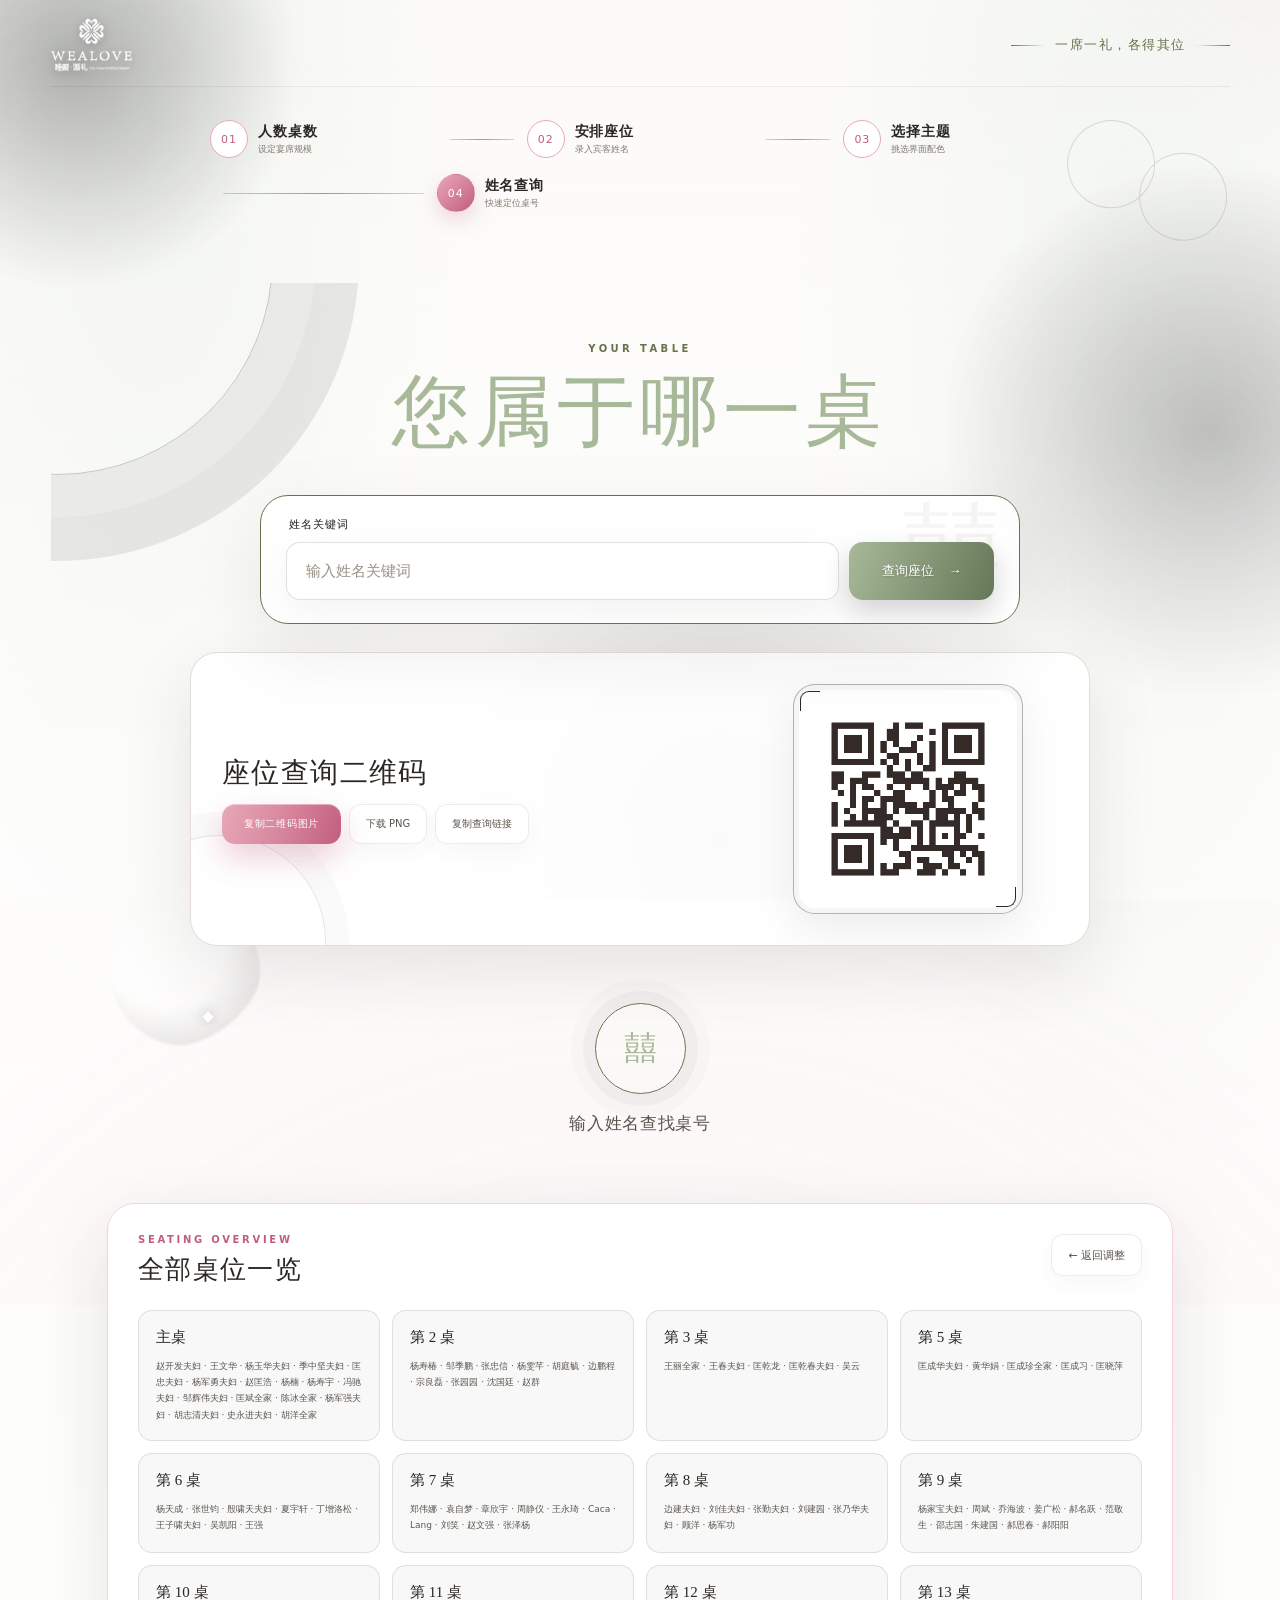
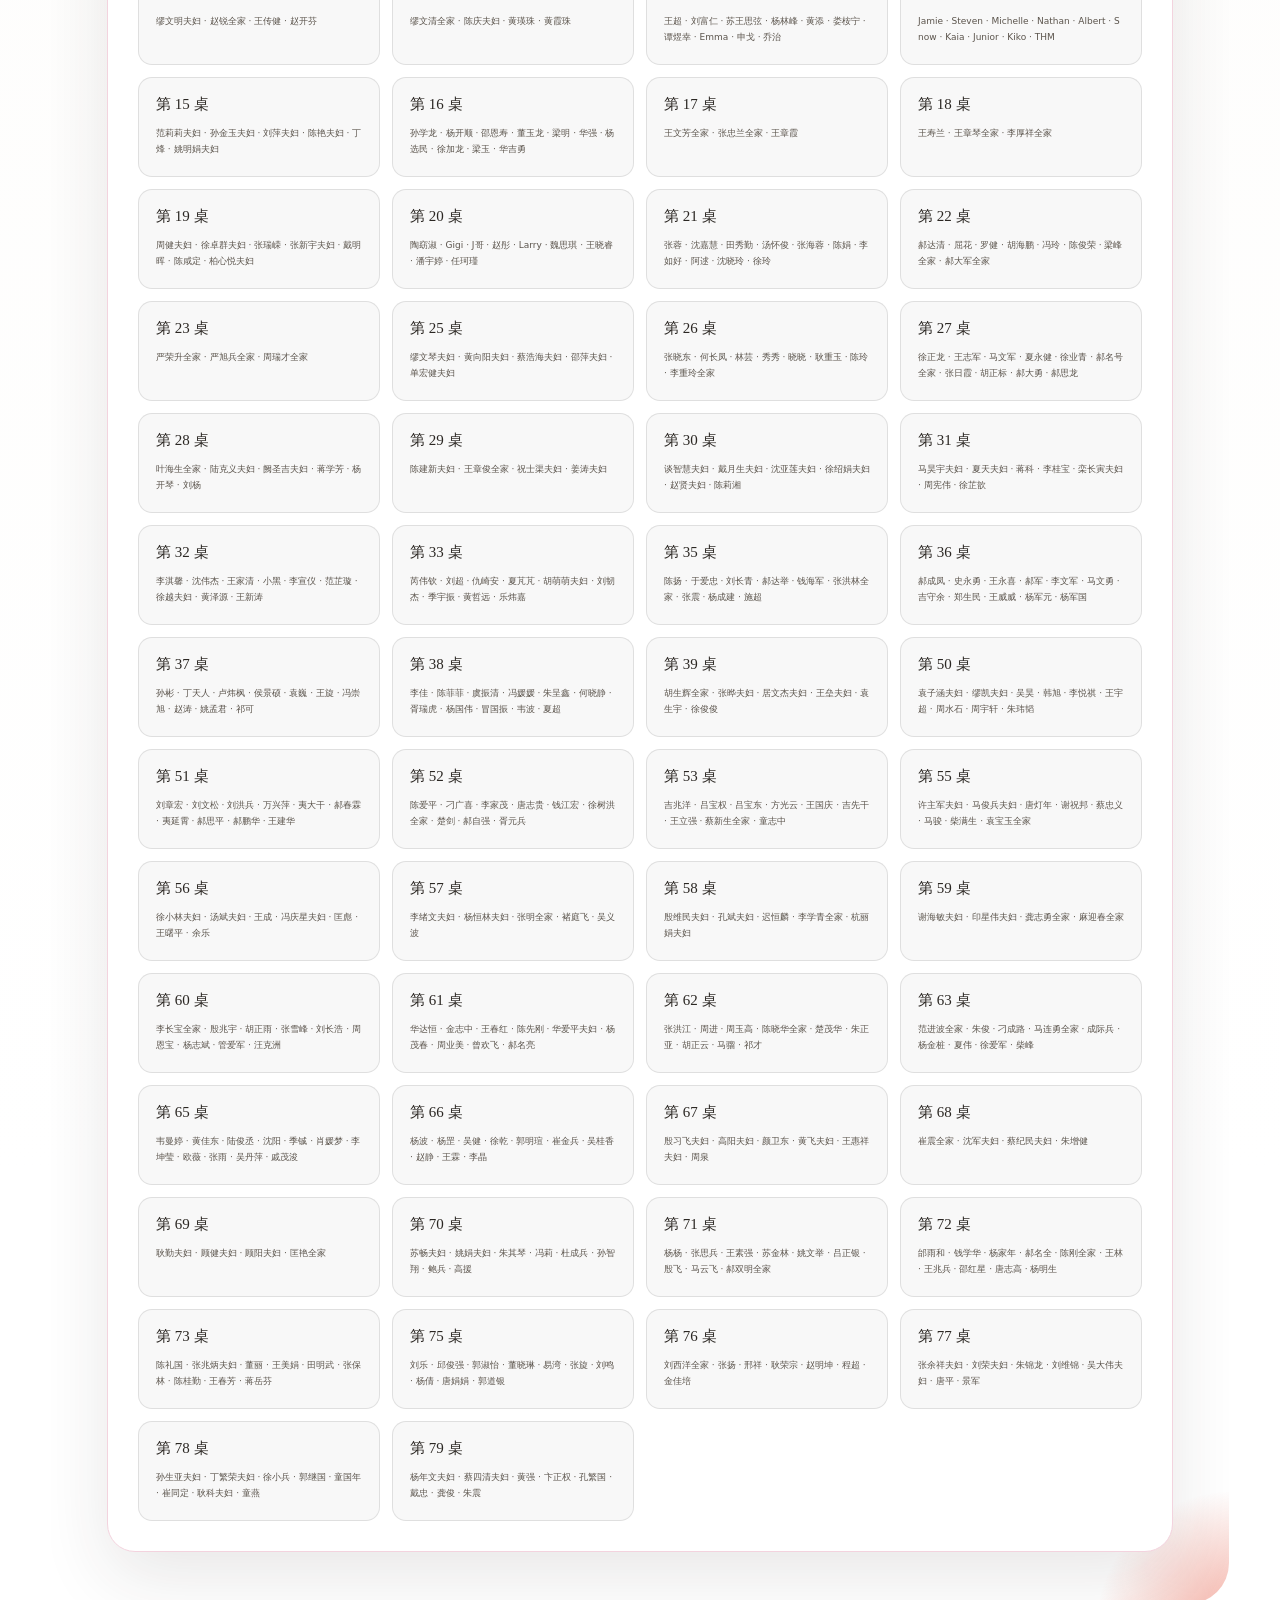
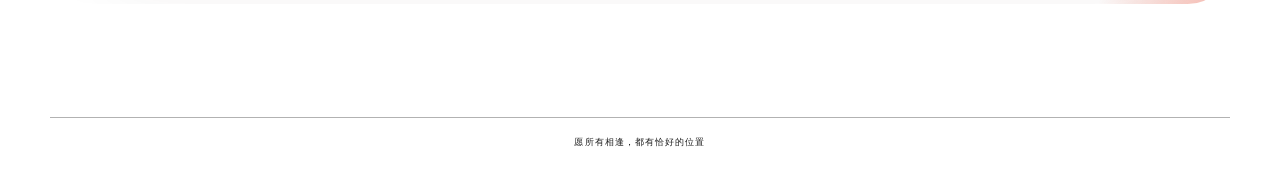
==== admin.html @ 51a12b63 "deploy admin.html" ====
<!doctype html>
<html lang="zh-CN">
<head>
<script>window.SHARE_URL_OVERRIDE = window.location.origin + "/";</script>
  <meta charset="UTF-8" />
  <meta name="viewport" content="width=device-width, initial-scale=1.0" />
  <meta name="theme-color" content="#fffaf7" />
  <link rel="icon" href="data:image/svg+xml,%3Csvg xmlns='http://www.w3.org/2000/svg' viewBox='0 0 64 64'%3E%3Crect width='64' height='64' rx='16' fill='%23fffaf7'/%3E%3Ctext x='32' y='43' text-anchor='middle' font-size='36' fill='%23b87f7d'%3E%E5%9B%8D%3C/text%3E%3C/svg%3E" />
  <title>婚庆座位</title>
  <meta name="apple-mobile-web-app-title" content="婚庆座位" />
  <meta name="description" content="输入宾客与桌数，自动排桌并快速查询座位。" />
  <style>
:root {
  --ink: #2b2723;
  --ink-soft: #635c53;
  --paper: #faf7f0;
  --paper-warm: #fbf9f4;
  --blush: #c9c9c9;
  --blush-deep: #1c1c1c;
  --rose-wash: #f0f0f0;
  --gold: #3a3a3a;
  --gold-deep: #1c1c1c;
  --line: rgba(43, 39, 35, 0.14);
  --shadow-sm: 0 12px 32px rgba(43, 39, 35, 0.08);
  --shadow-md: 0 24px 70px rgba(43, 39, 35, 0.11);
  --shadow-lg: 0 38px 100px rgba(43, 39, 35, 0.15);
  --serif: "Songti SC", "STSong", "Noto Serif SC", "Source Han Serif SC", Georgia, serif;
  --sans: "Microsoft YaHei", "PingFang SC", "Noto Sans SC", system-ui, sans-serif;
  --handwriting: "华文行楷", "STXingkai", "Kaiti SC", "STKaiti", "KaiTi", "楷体", "Segoe Script", "Brush Script MT", "Pacifico", cursive;
}

* { box-sizing: border-box; }
html { scroll-behavior: smooth; }
body {
  margin: 0;
  min-width: 320px;
  min-height: 100vh;
  color: var(--ink);
  font-family: var(--sans);
  background: linear-gradient(180deg, #f5f2ea 0%, #f7f4ec 46%, #faf8f2 100%);
  overflow-x: hidden;
}
button, input, textarea { font: inherit; }
button { color: inherit; }
button, a { -webkit-tap-highlight-color: transparent; }
button:focus-visible, input:focus-visible, textarea:focus-visible, [tabindex]:focus-visible {
  outline: 3px solid rgba(0, 0, 0, 0.23);
  outline-offset: 2px;
}

/* 动态生态背景：流动的绿意与金色柔光 */
body::before {
  content: "";
  position: fixed;
  inset: -45%;
  z-index: 0;
  pointer-events: none;
  background:
    radial-gradient(38% 52% at 12% 6%, rgba(0, 0, 0, 0.30), transparent 62%),
    radial-gradient(42% 48% at 88% 10%, rgba(0, 0, 0, 0.26), transparent 64%),
    radial-gradient(58% 62% at 50% 112%, rgba(0, 0, 0, 0.18), transparent 70%);
  animation: eco-drift 19s ease-in-out infinite alternate;
}
body::after {
  content: "";
  position: fixed;
  inset: 0;
  z-index: 0;
  pointer-events: none;
  background: linear-gradient(180deg, rgba(249, 247, 240, 0.28) 0%, rgba(249, 247, 240, 0.82) 100%);
}
@keyframes eco-drift {
  from { transform: translate3d(0, 0, 0) scale(1); }
  to { transform: translate3d(-2.5%, 2.5%, 0) scale(1.08); }
}

.is-hidden { display: none !important; }

.page-atmosphere { position: fixed; inset: 0; z-index: 0; pointer-events: none; overflow: hidden; }
.glow { position: absolute; border-radius: 50%; filter: blur(4px); opacity: 0.75; animation: breathe 9s ease-in-out infinite alternate; }
.glow-one { top: -170px; left: -160px; width: 470px; height: 470px; background: radial-gradient(circle, rgba(0, 0, 0, 0.44), rgba(0, 0, 0, 0) 68%); }
.glow-two { top: 18%; right: -200px; width: 540px; height: 540px; background: radial-gradient(circle, rgba(0, 0, 0, 0.3), rgba(0, 0, 0, 0) 71%); animation-delay: -4s; }
.glow-three { bottom: -250px; left: 32%; width: 620px; height: 620px; background: radial-gradient(circle, rgba(0, 0, 0, 0.27), rgba(0, 0, 0, 0) 70%); animation-delay: -7s; }
@keyframes breathe { from { transform: scale(0.94) translate3d(0, 0, 0); opacity: 0.55; } to { transform: scale(1.1) translate3d(10px, -12px, 0); opacity: 0.9; } }

.corner-rings { position: absolute; top: 105px; right: 4.5vw; width: 150px; height: 150px; opacity: 0.18; transform: rotate(-14deg); }
.corner-rings span { position: absolute; width: 88px; height: 88px; border: 1px solid var(--gold); border-radius: 50%; }
.corner-rings span:first-child { left: 0; top: 7px; }
.corner-rings span:last-child { right: 0; bottom: 6px; }
.petal-field { position: absolute; inset: 0; }
.petal {
  --fall-duration: 13s; --fall-delay: 0s; --petal-size: 13px; --drift: 90px; --spin: 320deg;
  position: absolute; top: -40px; left: var(--petal-left, 10%); width: var(--petal-size); height: calc(var(--petal-size) * 0.72);
  border-radius: 80% 10% 80% 10%;
  background: linear-gradient(135deg, rgba(255, 255, 255, 0.95), rgba(0, 0, 0, 0.72));
  box-shadow: 0 0 10px rgba(0, 0, 0, 0.18); opacity: 0;
  animation: petal-fall var(--fall-duration) linear var(--fall-delay) infinite;
}
.petal:nth-child(3n) { background: linear-gradient(135deg, rgba(255, 255, 255, 0.98), rgba(0, 0, 0, 0.72)); }
.petal:nth-child(4n) { transform: scale(0.72); }
@keyframes petal-fall {
  0% { transform: translate3d(0, -5vh, 0) rotate(0deg); opacity: 0; }
  10% { opacity: 0.7; }
  45% { transform: translate3d(calc(var(--drift) * 0.55), 44vh, 0) rotate(calc(var(--spin) * 0.45)); opacity: 0.56; }
  78% { opacity: 0.48; }
  100% { transform: translate3d(var(--drift), 108vh, 0) rotate(var(--spin)); opacity: 0; }
}

.site-header, .progress-nav, .app-shell, .site-footer { position: relative; z-index: 2; }
.site-header { width: min(1180px, calc(100% - 48px)); margin: 0 auto; padding: 30px 0 24px; display: flex; align-items: center; justify-content: space-between; border-bottom: 1px solid rgba(0, 0, 0, 0.1); }
.brand { display: inline-flex; gap: 13px; align-items: center; color: inherit; text-decoration: none; }
.brand-mark { width: 47px; height: 47px; display: grid; place-items: center; border: 1px solid rgba(0, 0, 0, 0.52); border-radius: 50%; color: var(--gold-deep); font-family: var(--serif); font-size: 23px; background: rgba(255, 255, 255, 0.68); box-shadow: inset 0 0 0 4px rgba(255, 255, 255, 0.72), 0 8px 20px rgba(134, 124, 114, 0.07); }
.brand-copy { display: grid; gap: 2px; }
.brand-copy strong { font-family: var(--serif); font-size: 20px; font-weight: 600; letter-spacing: 0.18em; }
.brand-copy small { color: #82786e; font-size: 8px; letter-spacing: 0.18em; }
.header-note { display: flex; align-items: center; gap: 10px; margin: 0; color: #726960; font-family: var(--serif); font-size: 13px; letter-spacing: 0.12em; }
.header-note span, .site-footer span { display: block; width: 34px; height: 1px; background: linear-gradient(90deg, transparent, var(--gold)); }
.header-note span { transform: rotate(180deg); }

.progress-nav { width: min(860px, calc(100% - 48px)); margin: 25px auto 0; display: grid; grid-template-columns: 1fr minmax(42px, 90px) 1fr minmax(42px, 90px) 1fr; align-items: center; }
.progress-step { appearance: none; border: 0; background: transparent; display: flex; align-items: center; gap: 10px; padding: 8px 0; text-align: left; cursor: pointer; opacity: 0.44; transition: opacity 0.35s ease, transform 0.35s ease; }
.progress-step:disabled { cursor: default; }
.progress-step.is-active, .progress-step.is-complete { opacity: 1; }
.progress-step.is-active .step-index { color: #fff; border-color: var(--blush-deep); background: var(--blush-deep); box-shadow: 0 8px 20px rgba(0, 0, 0, 0.23); }
.progress-step.is-complete .step-index { color: var(--gold-deep); border-color: rgba(0, 0, 0, 0.65); background: #faf7ec; }
.step-index { flex: 0 0 38px; width: 38px; height: 38px; display: grid; place-items: center; border: 1px solid rgba(122, 112, 102, 0.22); border-radius: 50%; color: #7a7167; font-size: 11px; letter-spacing: 0.08em; transition: 0.35s ease; }
.step-copy { display: grid; gap: 2px; }
.step-copy strong { font-family: var(--serif); font-size: 14px; font-weight: 600; letter-spacing: 0.06em; white-space: nowrap; }
.step-copy small { color: #82786e; font-size: 9px; white-space: nowrap; }
.progress-line { height: 1px; margin: 0 13px; background: linear-gradient(90deg, rgba(0, 0, 0, 0.16), rgba(0, 0, 0, 0.38), rgba(0, 0, 0, 0.16)); }

.app-shell { width: min(1180px, calc(100% - 48px)); margin: 0 auto; padding: 62px 0 112px; }
.view { min-height: 420px; }
.view.is-active { animation: view-in 0.72s cubic-bezier(0.22, 0.9, 0.24, 1) both; }
@keyframes view-in { from { opacity: 0; transform: translateY(18px); filter: blur(3px); } to { opacity: 1; transform: translateY(0); filter: blur(0); } }
.eyebrow, .section-kicker { margin: 0 0 12px; color: var(--gold-deep); font-size: 10px; font-weight: 600; letter-spacing: 0.27em; text-transform: uppercase; }
.hero-copy { max-width: 790px; margin-bottom: 46px; }
.hero-copy h1, .section-heading h1, .lookup-hero h1 { margin: 0; font-family: var(--serif); font-size: clamp(37px, 5vw, 66px); font-weight: 500; line-height: 1.24; letter-spacing: 0.03em; }
.hero-copy h1 em { position: relative; color: var(--blush-deep); font-style: normal; }
.hero-copy h1 em::after { content: ""; position: absolute; left: 1%; right: 0; bottom: -7px; height: 9px; background: url("data:image/svg+xml,%3Csvg width='260' height='10' viewBox='0 0 260 10' xmlns='http://www.w3.org/2000/svg'%3E%3Cpath d='M1 7C71 2.4 163 1.8 259 3.7' fill='none' stroke='%23d8b7b4' stroke-width='1.5' stroke-linecap='round'/%3E%3C/svg%3E") center / 100% 100% no-repeat; opacity: 0.72; }
.hero-desc { max-width: 690px; margin: 24px 0 0; color: var(--ink-soft); font-size: 15px; line-height: 1.95; }
.reveal { animation: reveal-up 0.75s cubic-bezier(0.2, 0.75, 0.2, 1) both; }
.delay-one { animation-delay: 0.08s; }
.delay-two { animation-delay: 0.16s; }
@keyframes reveal-up { from { opacity: 0; transform: translateY(16px); } to { opacity: 1; transform: translateY(0); } }
.setup-layout { display: grid; grid-template-columns: minmax(0, 1.16fr) minmax(360px, 0.84fr); gap: 26px; align-items: stretch; }
.form-card, .preview-card, .lookup-card, .overview-section { border: 1px solid rgba(0, 0, 0, 0.14); border-radius: 28px; background: rgba(255, 255, 255, 0.76); box-shadow: var(--shadow-md); backdrop-filter: blur(18px); }
.form-card { padding: 38px; position: relative; overflow: hidden; }
.form-card::before { content: ""; position: absolute; right: -92px; bottom: -108px; width: 260px; height: 260px; border: 1px solid rgba(0, 0, 0, 0.12); border-radius: 50%; box-shadow: 0 0 0 24px rgba(0, 0, 0, 0.035), 0 0 0 49px rgba(0, 0, 0, 0.025); }
.card-heading, .overview-heading { display: flex; justify-content: space-between; align-items: flex-start; gap: 20px; }
.card-heading h2, .overview-heading h2 { margin: 0; font-family: var(--serif); font-size: 26px; font-weight: 500; letter-spacing: 0.05em; }
.card-heading .section-kicker { margin-bottom: 7px; }
.mini-ring { display: block; width: 39px; height: 39px; border: 1px solid rgba(0, 0, 0, 0.42); border-radius: 50%; position: relative; }
.mini-ring::after { content: ""; position: absolute; width: 23px; height: 23px; right: -9px; top: 12px; border: 1px solid rgba(0, 0, 0, 0.52); border-radius: 50%; }
.input-grid { display: grid; grid-template-columns: 1fr 1fr; gap: 18px; margin-top: 34px; }
.field-group { display: grid; gap: 11px; }
.field-label { display: flex; align-items: baseline; justify-content: space-between; gap: 14px; }
.field-label b { font-family: var(--serif); font-size: 15px; font-weight: 600; }
.field-label small { color: #82786e; font-size: 10px; }
.input-wrap { position: relative; display: block; }
.input-wrap input { width: 100%; height: 60px; padding: 0 58px 0 18px; border: 1px solid rgba(0, 0, 0, 0.16); border-radius: 15px; color: var(--ink); background: rgba(248, 248, 248, 0.86); box-shadow: inset 0 1px 0 #fff, 0 8px 24px rgba(82, 74, 67, 0.035); font-size: 19px; font-weight: 600; transition: border-color 0.25s ease, box-shadow 0.25s ease, transform 0.25s ease; }
.input-wrap input::placeholder { color: #9a9085; font-size: 14px; font-weight: 400; }
.input-wrap input:focus { border-color: rgba(0, 0, 0, 0.53); box-shadow: 0 0 0 4px rgba(0, 0, 0, 0.12), 0 12px 28px rgba(82, 74, 67, 0.06); transform: translateY(-1px); }
.input-unit { position: absolute; right: 18px; top: 50%; transform: translateY(-50%); color: #82786e; font-family: var(--serif); font-size: 14px; }
.input-unit::before { content: ""; position: absolute; left: -13px; top: 50%; width: 1px; height: 19px; background: rgba(124, 114, 104, 0.13); transform: translateY(-50%); }
.calculation-note { display: flex; gap: 12px; align-items: center; margin: 25px 0 0; padding: 15px 17px; border: 1px solid rgba(0, 0, 0, 0.15); border-radius: 14px; background: linear-gradient(105deg, rgba(251, 227, 223, 0.82), rgba(248, 248, 248, 0.93)); }
.note-icon { flex: 0 0 29px; width: 29px; height: 29px; display: grid; place-items: center; border: 1px solid rgba(0, 0, 0, 0.32); border-radius: 50%; color: var(--gold-deep); font-family: var(--serif); font-size: 13px; }
.calculation-note p { margin: 0; color: #635c53; font-size: 11px; line-height: 1.7; }
.form-error { min-height: 20px; margin: 13px 0 0; color: #1c1c1c; font-size: 12px; }
.primary-button, .soft-button, .confirm-button { appearance: none; border: 0; cursor: pointer; transition: transform 0.25s ease, box-shadow 0.25s ease, background 0.25s ease, opacity 0.25s ease; }
.primary-button { width: 100%; min-height: 58px; margin-top: 8px; padding: 0 23px; display: inline-flex; align-items: center; justify-content: center; gap: 18px; border-radius: 15px; color: #fff; background: linear-gradient(110deg, #1c1c1c, #1c1c1c 62%, #1c1c1c); box-shadow: 0 16px 34px rgba(0, 0, 0, 0.25), inset 0 1px 0 rgba(255, 255, 255, 0.28); font-family: var(--serif); font-size: 15px; letter-spacing: 0.07em; position: relative; overflow: hidden; }
.primary-button::before { content: ""; position: absolute; inset: 0; background: linear-gradient(100deg, transparent 15%, rgba(255, 255, 255, 0.22) 46%, transparent 72%); transform: translateX(-110%); transition: transform 0.75s ease; }
.primary-button:hover:not(:disabled) { transform: translateY(-2px); box-shadow: 0 20px 42px rgba(0, 0, 0, 0.31), inset 0 1px 0 rgba(255, 255, 255, 0.3); }
.primary-button:hover:not(:disabled)::before { transform: translateX(110%); }
.primary-button:disabled { cursor: not-allowed; opacity: 0.42; box-shadow: none; }
.primary-button.compact { width: auto; min-height: 48px; margin: 0; padding: 0 22px; border-radius: 13px; font-size: 13px; }
.button-arrow { font-family: var(--sans); font-size: 19px; transition: transform 0.25s ease; }
.primary-button:hover .button-arrow { transform: translateX(4px); }
.text-button { display: block; margin: 14px auto 0; padding: 5px 8px; border: 0; color: var(--blush-deep); background: transparent; font-family: var(--serif); font-size: 12px; cursor: pointer; border-bottom: 1px solid rgba(0, 0, 0, 0.28); }.preview-card { position: relative; overflow: hidden; padding: 35px 34px 30px; color: #fff; background: linear-gradient(155deg, rgba(255, 255, 255, 0.97), rgba(255, 247, 245, 0.92)), var(--paper); }
.preview-card::before { content: ""; position: absolute; top: -70px; right: -62px; width: 230px; height: 230px; border: 1px solid rgba(0, 0, 0, 0.17); border-radius: 50%; box-shadow: 0 0 0 31px rgba(0, 0, 0, 0.04), 0 0 0 65px rgba(0, 0, 0, 0.025); }
.preview-top { position: relative; display: flex; align-items: center; justify-content: space-between; }
.preview-top .section-kicker { margin: 0; }
.preview-status { padding: 6px 10px; border: 1px solid rgba(0, 0, 0, 0.25); border-radius: 999px; color: #726960; background: rgba(255, 255, 255, 0.7); font-size: 9px; }
.preview-status.ready { color: #111111; background: #f5f5f5; border-color: rgba(0, 0, 0, 0.4); }
.average-display { position: relative; display: grid; grid-template-columns: auto 1fr; align-items: end; margin: 42px 0 34px; padding-bottom: 25px; border-bottom: 1px solid rgba(123, 113, 103, 0.1); }
.average-number { color: var(--blush-deep); font-family: var(--serif); font-size: clamp(62px, 8vw, 86px); line-height: 0.82; font-weight: 400; letter-spacing: -0.05em; }
.average-unit { align-self: end; padding: 0 0 3px 10px; color: #635c53; font-family: var(--serif); font-size: 14px; }
.average-display small { grid-column: 1 / -1; margin-top: 13px; color: #8a8075; font-size: 9px; letter-spacing: 0.18em; }
.preview-stats { display: grid; grid-template-columns: repeat(3, 1fr); gap: 10px; }
.preview-stats div { padding: 13px 8px; text-align: center; border-radius: 13px; background: rgba(246, 246, 246, 0.74); border: 1px solid rgba(141, 131, 121, 0.09); }
.preview-stats strong { display: block; color: #38342f; font-family: var(--serif); font-size: 22px; font-weight: 500; }
.preview-stats small { display: block; margin-top: 5px; color: #8a8075; font-size: 9px; }
.formula-card { position: relative; margin-top: 19px; padding: 16px; border-left: 2px solid rgba(0, 0, 0, 0.56); border-radius: 0 12px 12px 0; background: linear-gradient(90deg, rgba(251, 227, 223, 0.8), rgba(255, 255, 255, 0.56)); }
.formula-card span { color: var(--gold-deep); font-size: 9px; letter-spacing: 0.16em; }
.formula-card p { margin: 7px 0 0; color: #524b44; font-size: 11px; line-height: 1.75; }
.preview-footnote { position: relative; margin: 18px 0 0; color: #82786e; font-size: 9px; line-height: 1.7; }

.section-heading { display: flex; justify-content: space-between; align-items: flex-end; gap: 35px; margin-bottom: 31px; }
.section-heading h1 { font-size: clamp(31px, 4vw, 48px); }
.section-heading > div:first-child > p:last-child { margin: 13px 0 0; color: var(--ink-soft); font-size: 13px; line-height: 1.75; }
.heading-actions { flex: 0 0 auto; display: flex; gap: 10px; }
.soft-button { min-height: 42px; padding: 0 16px; border: 1px solid rgba(132, 122, 112, 0.14); border-radius: 12px; color: #5b544c; background: rgba(255, 255, 255, 0.76); box-shadow: 0 8px 20px rgba(82, 74, 67, 0.045); font-size: 11px; }
.soft-button:hover { transform: translateY(-1px); border-color: rgba(0, 0, 0, 0.31); background: #fff; box-shadow: 0 11px 24px rgba(82, 74, 67, 0.08); }
.danger-soft { color: #1c1c1c; }
.seating-summary { display: grid; grid-template-columns: auto minmax(140px, 1fr) auto; align-items: center; gap: 23px; padding: 21px 25px; margin-bottom: 22px; border: 1px solid rgba(147, 137, 127, 0.13); border-radius: 20px; background: rgba(255, 255, 255, 0.72); box-shadow: var(--shadow-sm); backdrop-filter: blur(14px); }
.summary-main { display: flex; align-items: center; gap: 13px; }
.summary-icon { width: 40px; height: 40px; display: grid; place-items: center; border-radius: 50%; color: var(--blush-deep); background: var(--rose-wash); font-size: 19px; }
.summary-main p { margin: 0; font-family: var(--serif); font-size: 13px; }
.summary-main p strong { color: var(--blush-deep); font-size: 20px; font-weight: 500; }
.summary-main small { display: block; margin-top: 3px; color: #82786e; font-size: 9px; }
.progress-track { height: 7px; border-radius: 999px; background: rgba(0, 0, 0, 0.18); overflow: hidden; }
.progress-track span { display: block; width: 0; height: 100%; border-radius: inherit; background: linear-gradient(90deg, #ececec, #1c1c1c 58%, #1c1c1c); transition: width 0.55s cubic-bezier(0.22, 0.8, 0.26, 1); }
.summary-percent { min-width: 45px; color: var(--blush-deep); font-family: var(--serif); font-size: 17px; text-align: right; }
.table-toolbar { display: flex; justify-content: space-between; align-items: center; gap: 20px; margin: 23px 0 17px; }
.toolbar-search { width: min(360px, 100%); display: flex; align-items: center; gap: 9px; padding: 0 14px; height: 42px; border: 1px solid rgba(128, 118, 108, 0.14); border-radius: 12px; background: rgba(255, 255, 255, 0.7); }
.toolbar-search span { color: #82786e; font-size: 18px; }
.toolbar-search input { width: 100%; border: 0; outline: 0; color: var(--ink); background: transparent; font-size: 12px; }
.toolbar-search input::placeholder { color: #92887d; }
#tableResultCount { margin: 0; color: #7a7167; font-size: 10px; }
.tables-grid { display: grid; grid-template-columns: repeat(3, minmax(0, 1fr)); gap: 18px; }
.table-card { position: relative; min-width: 0; padding: 22px; border: 1px solid rgba(140, 130, 120, 0.13); border-radius: 22px; background: linear-gradient(145deg, rgba(255, 255, 255, 0.94), rgba(246, 246, 246, 0.85)), #fff; box-shadow: 0 13px 36px rgba(82, 74, 67, 0.065); overflow: hidden; animation: card-in 0.52s cubic-bezier(0.2, 0.8, 0.25, 1) both; transition: transform 0.25s ease, box-shadow 0.25s ease, border-color 0.25s ease; }
.table-card::before { content: ""; position: absolute; top: -48px; right: -43px; width: 115px; height: 115px; border: 1px solid rgba(0, 0, 0, 0.12); border-radius: 50%; box-shadow: 0 0 0 16px rgba(0, 0, 0, 0.025); }
.table-card:hover { transform: translateY(-3px); border-color: rgba(0, 0, 0, 0.24); box-shadow: 0 18px 44px rgba(82, 74, 67, 0.1); }
.table-card.remainder-card { border-color: rgba(0, 0, 0, 0.3); background: linear-gradient(145deg, rgba(255, 255, 255, 0.97), rgba(251, 227, 223, 0.88)), #fff; }
.table-card.full-card { border-color: rgba(0, 0, 0, 0.31); }
.table-card.full-card::after { content: "满"; position: absolute; top: 18px; right: 17px; width: 28px; height: 28px; display: grid; place-items: center; border-radius: 50%; color: #fff; background: rgba(0, 0, 0, 0.88); font-family: var(--serif); font-size: 11px; box-shadow: 0 7px 16px rgba(0, 0, 0, 0.18); }
@keyframes card-in { from { opacity: 0; transform: translateY(13px) scale(0.985); } to { opacity: 1; transform: translateY(0) scale(1); } }
.table-card-head { display: flex; align-items: flex-start; justify-content: space-between; gap: 14px; position: relative; z-index: 1; }
.table-number { display: flex; align-items: flex-end; gap: 7px; min-width: 0; }
.table-number small { align-self: center; color: #92887d; font-size: 8px; letter-spacing: 0.15em; writing-mode: vertical-rl; transform: rotate(180deg); }
.table-number strong { color: #322e29; font-family: var(--serif); font-size: 34px; font-weight: 400; line-height: 1; letter-spacing: -0.06em; }
.table-number span { padding-bottom: 3px; color: #6a6259; font-family: var(--serif); font-size: 12px; }
.table-meta { padding-right: 1px; text-align: right; }
.table-type { display: inline-block; margin-bottom: 5px; padding: 4px 8px; border: 1px solid rgba(0, 0, 0, 0.17); border-radius: 999px; color: #1c1c1c; background: rgba(237, 138, 122, 0.62); font-size: 8px; }
.remainder-card .table-type { color: #111111; border-color: rgba(0, 0, 0, 0.24); background: rgba(242, 160, 147, 0.7); }
.table-meta p { margin: 0; color: #8a8075; font-size: 9px; }
.table-meta p b { color: #453f39; font-size: 13px; font-weight: 600; }
.seat-progress { height: 4px; margin: 17px 0 15px; border-radius: 99px; background: rgba(0, 0, 0, 0.17); overflow: hidden; }
.seat-progress span { display: block; height: 100%; width: 0; border-radius: inherit; background: linear-gradient(90deg, #ececec, #1c1c1c); transition: width 0.45s ease; }
.remainder-card .seat-progress span { background: linear-gradient(90deg, #3a3a3a, #1c1c1c); }
.names-list { display: flex; flex-wrap: wrap; align-content: flex-start; gap: 7px; min-height: 91px; max-height: 170px; overflow-y: auto; scrollbar-width: thin; scrollbar-color: rgba(0, 0, 0, 0.24) transparent; }
.names-list::-webkit-scrollbar { width: 4px; }
.names-list::-webkit-scrollbar-thumb { background: rgba(0, 0, 0, 0.24); border-radius: 99px; }
.name-chip { height: 28px; max-width: 100%; display: inline-flex; align-items: center; gap: 2px; padding: 0 5px 0 8px; border: 1px solid rgba(143, 133, 123, 0.11); border-radius: 8px; background: #f6f6f6; animation: chip-in 0.3s ease both; }
@keyframes chip-in { from { opacity: 0; transform: scale(0.9); } to { opacity: 1; transform: scale(1); } }
.name-chip input { width: var(--name-width, 48px); max-width: 105px; border: 0; outline: 0; padding: 0; color: #3c3833; background: transparent; font-size: 11px; }
.name-chip button { flex: 0 0 18px; width: 18px; height: 18px; display: grid; place-items: center; padding: 0; border: 0; border-radius: 50%; color: #92887d; background: transparent; font-size: 14px; line-height: 1; cursor: pointer; transition: color 0.2s ease, background 0.2s ease; }
.name-chip button:hover { color: #1c1c1c; background: rgba(0, 0, 0, 0.15); }
.empty-names { width: 100%; min-height: 91px; display: grid; place-items: center; align-content: center; gap: 5px; border: 1px dashed rgba(142, 132, 122, 0.17); border-radius: 10px; color: #92887d; font-size: 10px; text-align: center; }
.empty-names span { color: rgba(0, 0, 0, 0.72); font-family: var(--serif); font-size: 19px; }
.quick-add { display: flex; gap: 7px; margin-top: 14px; }
.quick-add input { min-width: 0; flex: 1; height: 38px; padding: 0 11px; border: 1px solid rgba(0, 0, 0, 0.13); border-radius: 10px; outline: 0; color: var(--ink); background: rgba(248, 248, 248, 0.82); font-size: 10px; transition: 0.2s ease; }
.quick-add input:focus { border-color: rgba(0, 0, 0, 0.42); box-shadow: 0 0 0 3px rgba(0, 0, 0, 0.1); }
.quick-add input:disabled { cursor: not-allowed; opacity: 0.55; }
.quick-add button { flex: 0 0 38px; width: 38px; height: 38px; border: 0; border-radius: 10px; color: #fff; background: #1c1c1c; font-size: 19px; cursor: pointer; transition: 0.2s ease; }
.quick-add button:hover:not(:disabled) { background: #1c1c1c; transform: translateY(-1px); }
.quick-add button:disabled { opacity: 0.35; cursor: not-allowed; }
.card-bulk-button { width: 100%; margin-top: 8px; padding: 6px; border: 0; color: #82786e; background: transparent; font-size: 9px; cursor: pointer; }
.card-bulk-button:hover { color: var(--blush-deep); }
.empty-filter { padding: 40px; color: #82786e; text-align: center; font-family: var(--serif); font-size: 13px; }
.sticky-next { position: sticky; z-index: 5; bottom: 18px; width: min(600px, calc(100% - 20px)); margin: 31px auto 0; padding: 12px 13px 12px 20px; display: flex; align-items: center; justify-content: space-between; gap: 20px; border: 1px solid rgba(142, 132, 122, 0.16); border-radius: 18px; background: rgba(255, 255, 255, 0.9); box-shadow: 0 18px 50px rgba(92, 83, 75, 0.16); backdrop-filter: blur(18px); }
.sticky-next > div { min-width: 0; display: grid; gap: 3px; }
.sticky-next strong { font-family: var(--serif); font-size: 12px; font-weight: 600; }
.sticky-next small { color: #82786e; font-size: 9px; }.lookup-hero { max-width: 700px; margin: 6px auto 32px; text-align: center; }
.lookup-hero h1 { font-size: clamp(36px, 5vw, 58px); }
.lookup-hero > p:last-child { margin: 16px auto 0; color: var(--ink-soft); font-size: 13px; line-height: 1.8; }
.lookup-card { width: min(760px, 100%); margin: 0 auto; padding: 21px 25px 23px; position: relative; overflow: hidden; }
.lookup-card::after { content: "囍"; position: absolute; right: 17px; top: 5px; color: rgba(0, 0, 0, 0.075); font-family: var(--serif); font-size: 100px; line-height: 1; pointer-events: none; }
.lookup-form { position: relative; z-index: 1; }
.lookup-form > label { display: block; margin: 0 0 10px 3px; color: #635c53; font-family: var(--serif); font-size: 11px; letter-spacing: 0.08em; }
.lookup-input-row { display: grid; grid-template-columns: 1fr auto; gap: 10px; }
.lookup-input-row input { min-width: 0; height: 58px; padding: 0 19px; border: 1px solid rgba(0, 0, 0, 0.15); border-radius: 14px; outline: 0; color: var(--ink); background: rgba(248, 248, 248, 0.9); font-size: 15px; transition: 0.25s ease; }
.lookup-input-row input:focus { border-color: rgba(0, 0, 0, 0.47); box-shadow: 0 0 0 4px rgba(0, 0, 0, 0.11); }
.lookup-input-row input::placeholder { color: #9a9085; }
.lookup-input-row button { min-width: 145px; height: 58px; padding: 0 20px; display: inline-flex; align-items: center; justify-content: center; gap: 15px; border: 0; border-radius: 14px; color: #fff; background: linear-gradient(110deg, #1c1c1c, #1c1c1c); box-shadow: 0 12px 28px rgba(0, 0, 0, 0.22); font-family: var(--serif); font-size: 13px; cursor: pointer; transition: 0.25s ease; }
.lookup-input-row button:hover { transform: translateY(-1px); box-shadow: 0 16px 34px rgba(0, 0, 0, 0.28); }
.quick-names { position: relative; z-index: 1; margin-top: 16px; padding-top: 15px; border-top: 1px solid rgba(0, 0, 0, 0.09); }
.quick-names > span { display: block; margin-bottom: 9px; color: #8a8075; font-size: 9px; letter-spacing: 0.08em; }
#quickNamesList { display: flex; flex-wrap: wrap; gap: 6px; max-height: 73px; overflow-y: auto; }
.quick-name { padding: 5px 9px; border: 1px solid rgba(0, 0, 0, 0.1); border-radius: 999px; color: #5b544c; background: #f6f6f6; font-size: 9px; cursor: pointer; transition: 0.2s ease; }
.quick-name:hover { color: var(--blush-deep); border-color: rgba(0, 0, 0, 0.28); }
.lookup-result { width: min(760px, 100%); margin: 25px auto 0; }
.result-found, .result-empty { position: relative; border: 1px solid rgba(0, 0, 0, 0.24); border-radius: 25px; background: rgba(255, 255, 255, 0.88); box-shadow: var(--shadow-md); overflow: hidden; animation: result-open 0.65s cubic-bezier(0.18, 0.82, 0.24, 1) both; }
.result-found::before, .result-found::after { content: ""; position: absolute; border-radius: 50%; pointer-events: none; }
.result-found::before { width: 220px; height: 220px; right: -108px; top: -110px; border: 1px solid rgba(0, 0, 0, 0.17); box-shadow: 0 0 0 26px rgba(0, 0, 0, 0.025); }
.result-found::after { width: 110px; height: 110px; left: -53px; bottom: -63px; background: radial-gradient(circle, rgba(0, 0, 0, 0.3), transparent 67%); }
@keyframes result-open { from { opacity: 0; transform: translateY(16px) scale(0.98); } to { opacity: 1; transform: translateY(0) scale(1); } }
.result-found-header { padding: 20px 25px; display: flex; align-items: center; gap: 11px; border-bottom: 1px solid rgba(137, 127, 117, 0.09); }
.result-found-header span { width: 29px; height: 29px; display: grid; place-items: center; border-radius: 50%; color: #fff; background: #1c1c1c; font-size: 14px; }
.result-found-header p { margin: 0; color: #635c53; font-size: 11px; }
.result-found-header strong { color: #38342f; font-family: var(--serif); font-size: 14px; }
.result-main { position: relative; padding: 32px 26px 29px; display: grid; grid-template-columns: auto 1fr; gap: 24px; align-items: center; }
.result-table-seal { width: 116px; height: 116px; display: grid; place-items: center; align-content: center; border: 1px solid rgba(0, 0, 0, 0.4); border-radius: 50%; color: #1c1c1c; background: radial-gradient(circle, #fbf8f0 48%, #f5f5f5); box-shadow: inset 0 0 0 6px rgba(255, 255, 255, 0.82), 0 13px 30px rgba(152, 142, 132, 0.09); }
.result-table-seal small { font-size: 8px; letter-spacing: 0.18em; }
.result-table-seal strong { margin: 1px 0 0; font-family: var(--serif); font-size: 48px; font-weight: 400; line-height: 1; }
.result-table-seal span { font-family: var(--serif); font-size: 11px; }
.result-copy h2 { margin: 0 0 8px; font-family: var(--serif); font-size: 22px; font-weight: 500; letter-spacing: 0.05em; }
.result-copy h2 mark { color: var(--blush-deep); background: transparent; }
.result-copy > p { margin: 0; color: #726960; font-size: 11px; line-height: 1.8; }
.result-tags { display: flex; flex-wrap: wrap; gap: 7px; margin-top: 14px; }
.result-tags span { padding: 5px 9px; border-radius: 999px; color: #635c53; background: #f6f6f6; border: 1px solid rgba(0, 0, 0, 0.1); font-size: 9px; }
.result-matches { display: grid; gap: 12px; }
.result-empty { padding: 44px 25px; text-align: center; }
.result-empty .empty-symbol { display: grid; place-items: center; width: 50px; height: 50px; margin: 0 auto 13px; border: 1px solid rgba(0, 0, 0, 0.31); border-radius: 50%; color: var(--gold-deep); font-family: var(--serif); font-size: 19px; }
.result-empty h2 { margin: 0; font-family: var(--serif); font-size: 19px; font-weight: 500; }
.result-empty p { margin: 9px 0 0; color: #7a7167; font-size: 11px; line-height: 1.7; }
.lookup-placeholder { width: min(600px, 100%); margin: 57px auto 0; text-align: center; }
.placeholder-ring { width: 91px; height: 91px; margin: 0 auto 18px; display: grid; place-items: center; border: 1px solid rgba(0, 0, 0, 0.27); border-radius: 50%; box-shadow: 0 0 0 12px rgba(0, 0, 0, 0.035), 0 0 0 24px rgba(0, 0, 0, 0.02); animation: ring-pulse 3s ease-in-out infinite; }
.placeholder-ring span { color: rgba(0, 0, 0, 0.65); font-family: var(--serif); font-size: 33px; }
@keyframes ring-pulse { 0%, 100% { transform: scale(1); opacity: 0.8; } 50% { transform: scale(1.035); opacity: 1; } }
.lookup-placeholder h2 { margin: 0; color: #453f39; font-family: var(--serif); font-size: 17px; font-weight: 500; letter-spacing: 0.04em; }
.lookup-placeholder p { margin: 8px 0 0; color: #8a8075; font-size: 10px; }
.overview-section { margin-top: 68px; padding: 30px; }
.overview-heading { margin-bottom: 23px; }
.overview-heading .section-kicker { margin-bottom: 7px; }
.overview-grid { display: grid; grid-template-columns: repeat(4, minmax(0, 1fr)); gap: 12px; }
.overview-card { padding: 17px; border: 1px solid rgba(0, 0, 0, 0.1); border-radius: 14px; background: rgba(246, 246, 246, 0.73); transition: 0.22s ease; }
.overview-card:hover { transform: translateY(-2px); border-color: rgba(0, 0, 0, 0.24); }
.overview-card-head { display: flex; align-items: center; justify-content: space-between; gap: 8px; margin-bottom: 11px; }
.overview-card-head strong { font-family: var(--serif); font-size: 15px; font-weight: 500; }
.overview-card-head span { color: #8a8075; font-size: 8px; }
.overview-names { min-height: 34px; color: #5b544c; font-size: 9px; line-height: 1.8; word-break: break-all; }
.overview-names em { color: #92887d; font-style: normal; }

.app-dialog { width: min(570px, calc(100% - 30px)); padding: 0; border: 1px solid rgba(0, 0, 0, 0.15); border-radius: 24px; color: var(--ink); background: rgba(255, 255, 255, 0.96); box-shadow: 0 35px 100px rgba(85, 77, 70, 0.24); overflow: hidden; }
.app-dialog::backdrop { background: rgba(80, 72, 65, 0.22); backdrop-filter: blur(6px); }
.app-dialog > form { margin: 0; padding: 29px; position: relative; }
.dialog-close { position: absolute; right: 17px; top: 16px; width: 33px; height: 33px; display: grid; place-items: center; padding: 0 0 2px; border: 0; border-radius: 50%; color: #82786e; background: #f9f5ea; font-size: 20px; cursor: pointer; }
.app-dialog h2 { margin: 0; font-family: var(--serif); font-size: 24px; font-weight: 500; }
.dialog-desc { margin: 9px 0 18px; color: #726960; font-size: 11px; line-height: 1.7; }
.dialog-textarea-label { display: block; }
#batchNames { width: 100%; min-height: 210px; resize: vertical; padding: 15px; border: 1px solid rgba(0, 0, 0, 0.14); border-radius: 14px; outline: 0; color: var(--ink); background: #fbf8f0; font-size: 12px; line-height: 1.85; transition: 0.2s ease; }
#batchNames:focus { border-color: rgba(0, 0, 0, 0.43); box-shadow: 0 0 0 4px rgba(0, 0, 0, 0.1); }
.dialog-meta { min-height: 39px; display: flex; align-items: center; justify-content: space-between; gap: 12px; }
.dialog-meta > span { color: #7a7167; font-size: 9px; }
.file-button { padding: 6px 9px; border-bottom: 1px solid rgba(0, 0, 0, 0.27); color: #1c1c1c; font-size: 9px; cursor: pointer; }
#nameFile { display: none; }
.dialog-actions { display: flex; justify-content: flex-end; gap: 9px; margin-top: 10px; }
.confirm-dialog { width: min(410px, calc(100% - 30px)); text-align: center; }
.confirm-dialog > form { padding: 31px; }
.confirm-symbol { width: 48px; height: 48px; margin: 0 auto 14px; display: grid; place-items: center; border-radius: 50%; color: var(--blush-deep); background: var(--rose-wash); font-family: var(--serif); font-size: 22px; }
.confirm-dialog h2 { font-size: 21px; }
.confirm-dialog p { margin: 10px 0 20px; color: #726960; font-size: 11px; line-height: 1.7; }
.dialog-actions.centered { justify-content: center; }
.confirm-button { min-height: 42px; padding: 0 20px; border-radius: 12px; color: #fff; background: #1c1c1c; font-size: 11px; }
.confirm-button:hover { transform: translateY(-1px); background: #1c1c1c; }
.toast { position: fixed; z-index: 100; left: 50%; bottom: 26px; max-width: calc(100% - 36px); padding: 11px 17px; border: 1px solid rgba(0, 0, 0, 0.23); border-radius: 999px; color: #fff; background: rgba(72, 64, 58, 0.9); box-shadow: 0 14px 35px rgba(66, 58, 52, 0.18); font-size: 10px; opacity: 0; pointer-events: none; transform: translate(-50%, 12px); transition: 0.3s ease; }
.toast.show { opacity: 1; transform: translate(-50%, 0); }
.site-footer { width: min(1180px, calc(100% - 48px)); margin: 0 auto 30px; display: flex; align-items: center; justify-content: center; gap: 15px; color: #8a8075; font-family: var(--serif); font-size: 9px; letter-spacing: 0.12em; }
.site-footer span:last-child { transform: rotate(180deg); }
.site-footer p { margin: 0; }


/* QR sharing */
.share-qr-card {
  width: min(900px, 100%);
  margin: 28px auto 0;
  padding: 31px;
  display: grid;
  grid-template-columns: minmax(0, 1fr) 300px;
  align-items: center;
  gap: 34px;
  position: relative;
  overflow: hidden;
  border: 1px solid rgba(0, 0, 0, 0.22);
  border-radius: 27px;
  background:
    radial-gradient(circle at 93% 8%, rgba(0, 0, 0, 0.19), transparent 29%),
    linear-gradient(145deg, rgba(255, 255, 255, 0.94), rgba(251, 227, 223, 0.9));
  box-shadow: var(--shadow-md);
  backdrop-filter: blur(18px);
}
.share-qr-card::before {
  content: "";
  position: absolute;
  left: -77px;
  bottom: -102px;
  width: 210px;
  height: 210px;
  border: 1px solid rgba(0, 0, 0, 0.11);
  border-radius: 50%;
  box-shadow: 0 0 0 23px rgba(0, 0, 0, 0.018);
  pointer-events: none;
}
.qr-copy { position: relative; z-index: 1; min-width: 0; }
.qr-copy .section-kicker { margin-bottom: 7px; }
.qr-copy h2 {
  margin: 0;
  font-family: var(--serif);
  font-size: 28px;
  font-weight: 500;
  letter-spacing: 0.05em;
}
.qr-description {
  margin: 11px 0 20px;
  color: #635c53;
  font-size: 11px;
  line-height: 1.82;
}
.qr-link-label {
  display: block;
  margin: 0 0 8px 2px;
  color: #726960;
  font-size: 9px;
  letter-spacing: 0.08em;
}
.qr-link-row {
  display: grid;
  grid-template-columns: minmax(0, 1fr) auto;
  gap: 8px;
}
.qr-link-row input {
  min-width: 0;
  height: 43px;
  padding: 0 12px;
  border: 1px solid rgba(0, 0, 0, 0.14);
  border-radius: 11px;
  outline: 0;
  color: #3c3833;
  background: rgba(248, 248, 248, 0.85);
  font-size: 10px;
  transition: 0.2s ease;
}
.qr-link-row input:focus {
  border-color: rgba(0, 0, 0, 0.43);
  box-shadow: 0 0 0 3px rgba(0, 0, 0, 0.1);
}
.qr-link-row button {
  min-width: 86px;
  padding: 0 13px;
  border: 1px solid rgba(0, 0, 0, 0.2);
  border-radius: 11px;
  color: #1c1c1c;
  background: #f6f6f6;
  font-size: 10px;
  cursor: pointer;
  transition: 0.2s ease;
}
.qr-link-row button:hover { border-color: rgba(0, 0, 0, 0.4); background: #fff; }
.qr-actions {
  display: flex;
  flex-wrap: wrap;
  gap: 8px;
  margin-top: 12px;
}
.qr-actions .primary-button.compact,
.qr-actions .soft-button { min-height: 40px; font-size: 10px; }
.qr-status {
  min-height: 17px;
  margin: 11px 1px 0;
  color: #726960;
  font-size: 9px;
  line-height: 1.6;
}
.qr-status.is-warning { color: #1c1c1c; }
.qr-status.is-success { color: #1c1c1c; }
.qr-status.is-error { color: #1c1c1c; }
.qr-canvas-wrap {
  position: relative;
  z-index: 1;
  display: grid;
  justify-items: center;
  gap: 13px;
}
.qr-frame {
  width: 230px;
  height: 230px;
  padding: 13px;
  position: relative;
  border: 1px solid rgba(0, 0, 0, 0.3);
  border-radius: 22px;
  background: #fff;
  box-shadow: 0 16px 42px rgba(97, 88, 80, 0.11), inset 0 0 0 5px rgba(246, 246, 246, 0.95);
}
.qr-frame canvas {
  display: block;
  width: 100%;
  height: 100%;
  border-radius: 7px;
}
.qr-corner {
  position: absolute;
  width: 20px;
  height: 20px;
  border-color: rgba(0, 0, 0, 0.64);
  pointer-events: none;
}
.qr-corner-one { left: 6px; top: 6px; border-left: 1px solid; border-top: 1px solid; border-radius: 9px 0 0; }
.qr-corner-two { right: 6px; bottom: 6px; border-right: 1px solid; border-bottom: 1px solid; border-radius: 0 0 9px; }
.qr-canvas-wrap > p {
  margin: 0;
  display: flex;
  align-items: center;
  gap: 7px;
  color: #6a6259;
  font-family: var(--serif);
  font-size: 10px;
  letter-spacing: 0.08em;
}
.qr-canvas-wrap > p span {
  width: 24px;
  height: 24px;
  display: grid;
  place-items: center;
  border: 1px solid rgba(0, 0, 0, 0.28);
  border-radius: 50%;
  color: var(--blush-deep);
  font-size: 12px;
}


/* Dreamy white lookup */
#lookupView {
  position: relative;
  isolation: isolate;
  overflow: hidden;
  padding: 56px clamp(18px, 4.5vw, 56px) 52px;
  border: 1px solid rgba(255, 255, 255, 0.96);
  border-radius: 42px;
  background:
    radial-gradient(circle at 13% 8%, rgba(237, 138, 122, 0.56), transparent 31%),
    radial-gradient(circle at 88% 15%, rgba(242, 160, 147, 0.68), transparent 28%),
    radial-gradient(circle at 78% 88%, rgba(237, 138, 122, 0.5), transparent 32%),
    linear-gradient(145deg, rgba(255, 255, 255, 0.98), rgba(253, 249, 243, 0.94));
  box-shadow:
    0 38px 110px rgba(120, 110, 100, 0.13),
    inset 0 1px 0 #fff,
    inset 0 0 80px rgba(255, 255, 255, 0.76);
}
#lookupView::before,
#lookupView::after {
  content: "";
  position: absolute;
  z-index: 0;
  border-radius: 50%;
  pointer-events: none;
}
#lookupView::before {
  width: 430px;
  height: 430px;
  left: -210px;
  top: -240px;
  border: 1px solid rgba(0, 0, 0, 0.2);
  box-shadow: 0 0 0 42px rgba(255, 255, 255, 0.2), 0 0 0 86px rgba(0, 0, 0, 0.08);
  animation: dream-orbit 11s ease-in-out infinite alternate;
}
#lookupView::after {
  width: 280px;
  height: 280px;
  right: -145px;
  bottom: -165px;
  background: radial-gradient(circle, rgba(237, 138, 122, 0.72), rgba(255, 255, 255, 0) 70%);
  animation: dream-breathe 8s ease-in-out infinite alternate;
}
#lookupView > * { position: relative; z-index: 2; }
.dream-clouds {
  position: absolute !important;
  inset: 0;
  z-index: 0 !important;
  overflow: hidden;
  pointer-events: none;
}
.dream-clouds span {
  position: absolute;
  display: block;
  border-radius: 50%;
  background: radial-gradient(circle at 36% 32%, #fff, rgba(255, 255, 255, 0.72) 44%, rgba(0, 0, 0, 0.16) 73%, transparent 75%);
  filter: blur(1px);
  opacity: 0.8;
  animation: cloud-drift 10s ease-in-out infinite alternate;
}
.dream-clouds span:nth-child(1) { width: 150px; height: 150px; left: 5%; top: 21%; animation-delay: -3s; }
.dream-clouds span:nth-child(2) { width: 88px; height: 88px; right: 7%; top: 33%; opacity: 0.67; animation-delay: -6s; }
.dream-clouds span:nth-child(3) { width: 120px; height: 120px; right: 20%; bottom: 8%; opacity: 0.52; animation-delay: -1.5s; }
.dream-clouds i {
  position: absolute;
  width: 8px;
  height: 8px;
  display: block;
  background: #fff;
  box-shadow: 0 0 12px #b5b5b5, 0 0 25px rgba(255, 255, 255, 0.9);
  transform: rotate(45deg);
  animation: star-twinkle 3.2s ease-in-out infinite;
}
.dream-clouds i::before,
.dream-clouds i::after {
  content: "";
  position: absolute;
  inset: 2px 6px;
  background: #fff;
  box-shadow: 0 0 10px #b5b5b5;
}
.dream-clouds i::after { transform: rotate(90deg); }
.dream-clouds i:nth-of-type(1) { left: 13%; top: 25%; animation-delay: -0.8s; }
.dream-clouds i:nth-of-type(2) { right: 23%; top: 16%; transform: rotate(45deg) scale(0.72); animation-delay: -2.1s; }
.dream-clouds i:nth-of-type(3) { right: 11%; bottom: 22%; transform: rotate(45deg) scale(0.58); animation-delay: -1.3s; }
@keyframes dream-orbit {
  from { transform: translate3d(0, 0, 0) rotate(0deg); }
  to { transform: translate3d(22px, 18px, 0) rotate(24deg); }
}
@keyframes dream-breathe {
  from { transform: scale(0.9); opacity: 0.54; }
  to { transform: scale(1.15); opacity: 0.95; }
}
@keyframes cloud-drift {
  from { transform: translate3d(-8px, 4px, 0) scale(0.96); }
  to { transform: translate3d(14px, -10px, 0) scale(1.05); }
}
@keyframes star-twinkle {
  0%, 100% { opacity: 0.25; transform: rotate(45deg) scale(0.62); }
  50% { opacity: 1; transform: rotate(45deg) scale(1.2); }
}
#lookupView .lookup-hero {
  position: relative;
  z-index: 4;
  max-width: 840px;
  margin: 4px auto 37px;
}
#lookupView .lookup-hero .eyebrow {
  color: #1c1c1c;
  letter-spacing: 0.34em;
}
#lookupView .lookup-hero h1 {
  color: #4a443e;
  font-size: clamp(43px, 7vw, 78px);
  line-height: 1.18;
  letter-spacing: 0.06em;
  text-shadow: 0 2px 0 #fff, 0 15px 40px rgba(130, 122, 112, 0.2);
}
#lookupView .lookup-card {
  position: relative;
  z-index: 4;
  width: min(760px, 100%);
  border: 1px solid rgba(255, 255, 255, 0.98);
  background: rgba(255, 255, 255, 0.91);
  box-shadow: 0 26px 70px rgba(120, 112, 104, 0.14), inset 0 1px 0 #fff;
}
#lookupView .lookup-card::after { color: rgba(170, 160, 148, 0.1); }
#lookupView .lookup-form > label { color: #1c1c1c; }
#lookupView .lookup-input-row input {
  border: 1px solid rgba(195, 185, 172, 0.58);
  background: rgba(255, 255, 255, 0.96);
  box-shadow: 0 13px 35px rgba(125, 117, 108, 0.08), inset 0 1px 0 #fff;
}
#lookupView .lookup-input-row input:focus {
  border-color: rgba(150, 141, 130, 0.62);
  box-shadow: 0 0 0 4px rgba(195, 185, 172, 0.22), 0 15px 38px rgba(125, 117, 108, 0.1);
}
#lookupView .lookup-input-row button {
  background: linear-gradient(115deg, #b5b5b5, #3a3a3a 58%, #3a3a3a);
  box-shadow: 0 14px 32px rgba(130, 122, 112, 0.25), inset 0 1px 0 rgba(255, 255, 255, 0.5);
}
#lookupView .quick-names { border-top-color: rgba(176, 166, 154, 0.18); }
#lookupView .quick-name { background: #fff; border-color: rgba(185, 175, 162, 0.35); }
#lookupView .lookup-result { z-index: 4; }
#lookupView .result-found,
#lookupView .result-empty {
  border-color: rgba(200, 190, 177, 0.56);
  background: rgba(255, 255, 255, 0.94);
  box-shadow: 0 28px 80px rgba(120, 112, 104, 0.15), inset 0 1px 0 #fff;
}
#lookupView .result-found-header span { background: #3a3a3a; }
#lookupView .result-table-seal {
  color: #1c1c1c;
  border-color: rgba(170, 160, 148, 0.58);
  background: radial-gradient(circle, #fff 48%, #f8f3e6);
  box-shadow: inset 0 0 0 6px rgba(255, 255, 255, 0.9), 0 16px 35px rgba(120, 112, 104, 0.11);
}
#lookupView .result-copy h2 mark { color: #1c1c1c; }
#lookupView .result-tags span { background: #fbf8f0; border-color: rgba(185, 175, 162, 0.28); }
#lookupView .placeholder-ring {
  color: #3a3a3a;
  border-color: rgba(170, 160, 148, 0.38);
  box-shadow: 0 0 0 13px rgba(225, 215, 202, 0.42), 0 0 0 28px rgba(245, 240, 232, 0.52);
}
#lookupView .lookup-placeholder h2 { color: #5a534b; }
#lookupView .share-qr-card,
#lookupView .overview-section {
  border-color: rgba(210, 200, 187, 0.62);
  background: rgba(255, 255, 255, 0.9);
}
body.shared-lookup-mode .progress-nav,
body.shared-lookup-mode #shareQrCard,
body.shared-lookup-mode .overview-section,
body.shared-lookup-mode .site-footer {
  display: none !important;
}
body.shared-lookup-mode .app-shell { padding-top: 44px; padding-bottom: 40px; }
body.shared-lookup-mode #lookupView { min-height: 70vh; }
body.shared-lookup-mode .lookup-hero { margin-top: 22px; }

@media (max-width: 1000px) {
  .setup-layout { grid-template-columns: 1fr; }
  .preview-card { min-height: 380px; }
  .tables-grid { grid-template-columns: repeat(2, minmax(0, 1fr)); }
  .overview-grid { grid-template-columns: repeat(3, minmax(0, 1fr)); }
}
@media (max-width: 720px) {
  #lookupView { padding: 42px 15px 34px; border-radius: 28px; }
  #lookupView .lookup-hero { margin-bottom: 27px; }
  #lookupView .lookup-hero h1 { font-size: 39px; }
  .dream-clouds span:nth-child(1) { width: 105px; height: 105px; }
  .dream-clouds span:nth-child(2) { width: 68px; height: 68px; }
  body.shared-lookup-mode .app-shell { padding-top: 28px; }

  .share-qr-card { grid-template-columns: 1fr; gap: 25px; padding: 25px 20px; }
  .qr-canvas-wrap { grid-row: 1; }
  .qr-frame { width: 210px; height: 210px; }
  .qr-copy { text-align: center; }
  .qr-link-row { text-align: left; }
  .qr-actions { justify-content: center; }
  .qr-actions .primary-button.compact,
  .qr-actions .soft-button { flex: 1 1 135px; justify-content: center; }

  .site-header, .progress-nav, .app-shell, .site-footer { width: min(100% - 30px, 1180px); }
  .site-header { padding: 21px 0 18px; }
  .header-note { display: none; }
  .brand-mark { width: 42px; height: 42px; font-size: 21px; }
  .brand-copy strong { font-size: 18px; }
  .progress-nav { grid-template-columns: repeat(3, 1fr); margin-top: 17px; }
  .progress-line { display: none; }
  .progress-step { justify-content: center; }
  .step-index { flex-basis: 31px; width: 31px; height: 31px; font-size: 9px; }
  .step-copy { display: none; }
  .app-shell { padding: 41px 0 84px; }
  .hero-copy { margin-bottom: 31px; }
  .hero-copy h1 { font-size: 36px; }
  .hero-desc { font-size: 13px; }
  .form-card, .preview-card { padding: 25px 20px; border-radius: 22px; }
  .input-grid { grid-template-columns: 1fr; }
  .card-heading h2 { font-size: 22px; }
  .section-heading { align-items: flex-start; flex-direction: column; gap: 19px; }
  .heading-actions { width: 100%; }
  .heading-actions .soft-button { flex: 1; }
  .seating-summary { grid-template-columns: 1fr auto; gap: 15px; padding: 18px; }
  .progress-track { grid-column: 1 / -1; grid-row: 2; }
  .summary-percent { grid-column: 2; grid-row: 1; }
  .tables-grid { grid-template-columns: 1fr; }
  .table-toolbar { align-items: flex-start; flex-direction: column; gap: 9px; }
  .toolbar-search { width: 100%; }
  .sticky-next { width: calc(100% - 8px); padding: 10px 10px 10px 14px; gap: 8px; }
  .sticky-next small { display: none; }
  .sticky-next .primary-button.compact { padding: 0 15px; font-size: 11px; }
  .lookup-hero { margin-top: 0; }
  .lookup-card { padding: 18px; }
  .lookup-input-row { grid-template-columns: 1fr; }
  .lookup-input-row button { width: 100%; }
  .result-main { grid-template-columns: 1fr; text-align: center; }
  .result-table-seal { margin: 0 auto; }
  .result-tags { justify-content: center; }
  .overview-section { padding: 22px 17px; }
  .overview-heading { align-items: flex-start; flex-direction: column; gap: 14px; }
  .overview-grid { grid-template-columns: repeat(2, minmax(0, 1fr)); }
  .app-dialog > form { padding: 24px 18px; }
  .dialog-meta { align-items: flex-start; flex-direction: column; gap: 4px; }
  .dialog-actions { width: 100%; }
  .dialog-actions .soft-button, .dialog-actions .primary-button.compact { flex: 1; justify-content: center; }
}
@media (max-width: 430px) {
  .progress-nav { width: calc(100% - 22px); }
  .brand-copy small { display: none; }
  .hero-copy h1 { font-size: 31px; }
  .average-number { font-size: 58px; }
  .preview-stats { gap: 6px; }
  .preview-stats div { padding: 11px 4px; }
  .overview-grid { grid-template-columns: 1fr; }
  .result-table-seal { width: 103px; height: 103px; }
  .result-table-seal strong { font-size: 42px; }
}
@media (prefers-reduced-motion: reduce) {
  *, *::before, *::after { scroll-behavior: auto !important; animation-duration: 0.001ms !important; animation-iteration-count: 1 !important; transition-duration: 0.001ms !important; }
}/* ---- Excel import window (step 1) ---- */
.import-divider {
  margin: 24px 0 20px;
  display: flex;
  align-items: center;
  gap: 14px;
  color: #92887d;
}
.import-divider::before,
.import-divider::after {
  content: "";
  flex: 1;
  height: 1px;
  background: linear-gradient(90deg, transparent, rgba(0, 0, 0, 0.35), transparent);
}
.import-divider span {
  font-family: var(--serif);
  font-size: 12px;
  letter-spacing: 0.18em;
  color: var(--gold-deep);
}
.excel-import {
  padding: 18px;
  border: 1px dashed rgba(0, 0, 0, 0.34);
  border-radius: 18px;
  background: linear-gradient(160deg, rgba(246, 246, 246, 0.72), rgba(248, 248, 248, 0.55));
}
.import-heading {
  display: flex;
  align-items: center;
  gap: 12px;
  margin-bottom: 14px;
}
.import-icon {
  flex: 0 0 40px;
  width: 40px;
  height: 40px;
  display: grid;
  place-items: center;
  border: 1px solid rgba(0, 0, 0, 0.36);
  border-radius: 50%;
  color: var(--gold-deep);
  background: rgba(255, 255, 255, 0.72);
  font-size: 18px;
}
.import-copy b {
  display: block;
  font-family: var(--serif);
  font-size: 14px;
  letter-spacing: 0.04em;
  color: var(--ink);
}
.import-copy small {
  display: block;
  margin-top: 3px;
  font-size: 11px;
  line-height: 1.6;
  color: var(--ink-soft);
}
.file-drop {
  display: flex;
  flex-direction: column;
  align-items: center;
  justify-content: center;
  gap: 4px;
  padding: 16px 14px;
  border: 1px dashed rgba(0, 0, 0, 0.42);
  border-radius: 14px;
  cursor: pointer;
  text-align: center;
  background: rgba(255, 255, 255, 0.62);
  transition: border-color 0.25s ease, background 0.25s ease, transform 0.25s ease;
}
.file-drop:hover {
  border-color: rgba(0, 0, 0, 0.62);
  background: rgba(248, 248, 248, 0.9);
  transform: translateY(-1px);
}
.file-drop .drop-title {
  font-family: var(--serif);
  font-size: 14px;
  letter-spacing: 0.05em;
  color: var(--gold-deep);
}
.file-drop .drop-hint {
  font-size: 11px;
  color: var(--ink-soft);
}
#excelFile {
  position: absolute;
  width: 1px;
  height: 1px;
  opacity: 0;
  pointer-events: none;
}
.import-status {
  margin: 10px 2px 0;
  min-height: 17px;
  font-size: 11px;
  line-height: 1.5;
  color: var(--ink-soft);
}
.import-status.is-error {
  color: #b3564e;
}


/* ===== 浪漫唯美风增强 ===== */
h1, h2, .brand-copy strong, .result-copy h2, .result-empty h2, .lookup-placeholder h2,
.overview-card-head strong, .sticky-next strong, .table-number strong {
  font-family: var(--handwriting) !important;
}
.hero-copy h1, .lookup-hero h1 {
  text-shadow: 0 2px 28px rgba(255, 255, 255, 0.72), 0 1px 0 rgba(255, 255, 255, 0.5);
}
.brand-copy strong {
  font-size: 24px;
  letter-spacing: 0.1em;
}
.hero-copy h1 em, .lookup-hero h1 {
  color: #1c1c1c;
}

/* 花瓣：更多柔粉/香槟/浅金色调，飘落更柔 */
.petal {
  box-shadow: 0 0 14px rgba(0, 0, 0, 0.2), 0 0 3px rgba(255, 255, 255, 0.55);
}
.petal:nth-child(5n) {
  background: linear-gradient(135deg, rgba(248, 248, 248, 0.98), rgba(0, 0, 0, 0.62));
}
.petal:nth-child(7n) {
  background: linear-gradient(135deg, rgba(248, 248, 248, 0.98), rgba(0, 0, 0, 0.66));
  border-radius: 50% 50% 50% 0;
}

/* 柔光呼吸 */
.glow-one { background: radial-gradient(circle, rgba(0, 0, 0, 0.42), rgba(0, 0, 0, 0) 68%); }
.glow-two { background: radial-gradient(circle, rgba(0, 0, 0, 0.4), rgba(0, 0, 0, 0) 71%); }
.glow-three { background: radial-gradient(circle, rgba(0, 0, 0, 0.32), rgba(0, 0, 0, 0) 70%); }

/* 卡片更通透、米白 */
.form-card, .preview-card, .lookup-card, .overview-section, .result-found, .result-empty {
  background: rgba(246, 246, 246, 0.72);
  backdrop-filter: blur(22px);
}
.app-shell { position: relative; z-index: 2; }

@media (max-width: 700px) {
  body::before { filter: blur(3px) saturate(0.94) brightness(1.05); }
}


/* ===== 动态生态 · 高级感 ===== */
/* 叶片飘落（复用花瓣粒子） */
.petal {
  border-radius: 0 62% 0 62%;
  background: linear-gradient(135deg, rgba(255, 255, 255, 0.92), rgba(0, 0, 0, 0.78));
  box-shadow: 0 0 12px rgba(0, 0, 0, 0.16), 0 0 3px rgba(255, 255, 255, 0.5);
}
.petal:nth-child(3n) {
  border-radius: 62% 0 62% 0;
  background: linear-gradient(135deg, rgba(248, 248, 248, 0.95), rgba(0, 0, 0, 0.72));
}
.petal:nth-child(4n) { transform: scale(0.68); border-radius: 50% 50% 50% 0; }
.petal:nth-child(5n) {
  background: linear-gradient(135deg, rgba(254, 247, 245, 0.96), rgba(0, 0, 0, 0.7));
}
.petal:nth-child(6n) {
  border-radius: 0 50% 50% 50%;
  background: linear-gradient(135deg, rgba(248, 248, 248, 0.94), rgba(0, 0, 0, 0.68));
}

/* 品牌 Logo */
.brand-logo {
  display: block;
  height: 56px;
  width: auto;
  filter: drop-shadow(0 6px 18px rgba(43, 39, 35, 0.14));
}
.site-footer .brand-logo {
  height: 42px;
  margin: 0 auto 6px;
}
.site-footer {
  display: grid;
  justify-items: center;
  gap: 8px;
  text-align: center;
}

/* 标题：深绿 + 金色仪式感 */
h1, h2, .brand-copy strong, .result-copy h2, .result-empty h2, .lookup-placeholder h2,
.overview-card-head strong, .sticky-next strong, .table-number strong {
  font-family: var(--handwriting) !important;
}
.hero-copy h1, .lookup-hero h1 {
  color: #2b2723;
  text-shadow: 0 2px 28px rgba(255, 255, 255, 0.7);
}
.hero-copy h1 em {
  color: #1c1c1c;
}

/* 按钮：墨绿→金 高级渐变 */
.primary-button {
  background: linear-gradient(110deg, #1c1c1c, #453f39 60%, #3a3631);
  box-shadow: 0 16px 34px rgba(0, 0, 0, 0.24), inset 0 1px 0 rgba(255, 255, 255, 0.22);
}
.primary-button:hover:not(:disabled) {
  box-shadow: 0 20px 42px rgba(0, 0, 0, 0.3), inset 0 1px 0 rgba(255, 255, 255, 0.26);
}
.lookup-input-row button {
  background: linear-gradient(110deg, #1c1c1c, #3a3631);
  box-shadow: 0 12px 28px rgba(0, 0, 0, 0.2);
}

/* 卡片：象牙白磨砂 + 金边 */
.form-card, .preview-card, .lookup-card, .overview-section, .result-found, .result-empty {
  background: rgba(248, 248, 248, 0.78);
  backdrop-filter: blur(22px);
  border-color: rgba(0, 0, 0, 0.28);
}
.result-table-seal {
  color: #1c1c1c;
  background: radial-gradient(circle, #f7f7f7 48%, #efefef);
}

@media (max-width: 700px) {
  .brand-logo { height: 46px; }
}


/* ===== 白色主题 · Logo 居中突出 ===== */
body {
  background: linear-gradient(180deg, #ffffff 0%, #fcfbf8 52%, #ffffff 100%) !important;
}
body::before {
  background:
    radial-gradient(34% 44% at 14% 4%, rgba(0, 0, 0, 0.13), transparent 62%),
    radial-gradient(36% 42% at 86% 8%, rgba(0, 0, 0, 0.11), transparent 64%),
    radial-gradient(52% 56% at 50% 112%, rgba(0, 0, 0, 0.08), transparent 70%) !important;
  opacity: 0.85;
}
body::after {
  background: linear-gradient(180deg, rgba(255, 255, 255, 0.08) 0%, rgba(255, 255, 255, 0.5) 100%) !important;
}

/* 顶部：Logo 居中 + 突出 */
.site-header {
  flex-direction: column !important;
  align-items: center !important;
  gap: 16px !important;
  padding: 32px 0 22px !important;
  border-bottom: 1px solid rgba(0, 0, 0, 0.18) !important;
}
.brand {
  justify-content: center;
  padding: 18px 38px;
  border-radius: 26px;
  background: rgba(255, 255, 255, 0.8);
  box-shadow: 0 20px 60px rgba(43, 39, 35, 0.12), inset 0 0 0 1px rgba(0, 0, 0, 0.2);
  backdrop-filter: blur(12px);
}
.brand-logo {
  height: 100px !important;
  width: auto !important;
  filter: drop-shadow(0 10px 24px rgba(43, 39, 35, 0.16)) !important;
}
.header-note {
  justify-content: center !important;
  color: #1c1c1c !important;
  gap: 12px !important;
}
.header-note span {
  background: linear-gradient(90deg, transparent, #1c1c1c) !important;
}
.header-note span:last-child {
  background: linear-gradient(90deg, #1c1c1c, transparent) !important;
}

/* 卡片更白 */
.form-card, .preview-card, .lookup-card, .overview-section, .result-found, .result-empty {
  background: rgba(255, 255, 255, 0.9) !important;
  border-color: rgba(0, 0, 0, 0.2) !important;
}

/* 查询界面纯白 + 极淡绿金光晕 */
#lookupView {
  background:
    radial-gradient(circle at 12% 6%, rgba(0, 0, 0, 0.08), transparent 34%),
    radial-gradient(circle at 88% 12%, rgba(0, 0, 0, 0.08), transparent 30%),
    linear-gradient(145deg, #ffffff, #fcfbf8) !important;
  box-shadow: 0 38px 110px rgba(43, 39, 35, 0.09), inset 0 1px 0 #fff !important;
  border-color: rgba(0, 0, 0, 0.18) !important;
}
.dream-clouds span { opacity: 0.45 !important; }

/* 页脚 Logo 也居中、稍大 */
.site-footer {
  display: grid !important;
  justify-items: center !important;
  gap: 10px !important;
  text-align: center !important;
  padding: 18px 0 6px !important;
}
.site-footer .brand-logo { height: 60px !important; }

@media (max-width: 700px) {
  .brand-logo { height: 76px !important; }
  .brand { padding: 13px 24px; border-radius: 20px; }
  .site-header { padding: 24px 0 16px !important; }
}


/* ===== 白色高级感 · 鎏金点缀 · Logo 融入背景 ===== */
/* Logo：去掉边框/底卡/阴影，自然融入白底 */
.brand {
  justify-content: center !important;
  padding: 0 !important;
  border-radius: 0 !important;
  background: transparent !important;
  box-shadow: none !important;
  backdrop-filter: none !important;
}
.brand-logo {
  height: 96px !important;
  filter: none !important;
}

/* 头部与页脚：一条细鎏金线 */
.site-header {
  border-bottom: 0 !important;
  position: relative !important;
}
.site-header::after {
  content: "";
  position: absolute;
  left: 50%;
  bottom: 0;
  transform: translateX(-50%);
  width: min(720px, 72vw);
  height: 1px;
  background: linear-gradient(90deg, transparent, rgba(0, 0, 0, 0.85), transparent);
}
.site-footer {
  border-top: 1px solid rgba(0, 0, 0, 0.3) !important;
  padding-top: 18px !important;
}

/* 鎏金按钮 */
.primary-button {
  background: linear-gradient(110deg, #3a3a3a, #1c1c1c 56%, #1c1c1c) !important;
  color: #fff !important;
  box-shadow: 0 16px 36px rgba(0, 0, 0, 0.26), inset 0 1px 0 rgba(255, 255, 255, 0.42) !important;
}
.primary-button:hover:not(:disabled) {
  box-shadow: 0 20px 44px rgba(0, 0, 0, 0.32), inset 0 1px 0 rgba(255, 255, 255, 0.46) !important;
}
.lookup-input-row button {
  background: linear-gradient(110deg, #3a3a3a, #1c1c1c) !important;
  color: #fff !important;
  box-shadow: 0 12px 28px rgba(0, 0, 0, 0.22) !important;
}

/* 细金描边与焦点 */
.form-card, .preview-card, .lookup-card, .overview-section, .result-found, .result-empty {
  border-color: rgba(0, 0, 0, 0.28) !important;
}
.input-wrap input:focus,
.lookup-input-row input:focus,
#batchNames:focus {
  border-color: rgba(0, 0, 0, 0.55) !important;
  box-shadow: 0 0 0 4px rgba(0, 0, 0, 0.14), 0 12px 28px rgba(0, 0, 0, 0.07) !important;
}

/* 进度步骤激活：鎏金 */
.progress-step.is-active .step-index {
  color: #fff !important;
  background: linear-gradient(135deg, #3a3a3a, #1c1c1c) !important;
  border-color: transparent !important;
}
.progress-step.is-complete .step-index {
  color: #1c1c1c !important;
  border-color: rgba(0, 0, 0, 0.6) !important;
  background: #ffffff !important;
}

/* 小标题金色 */
.eyebrow, .section-kicker {
  color: #1c1c1c !important;
}
.note-icon {
  color: #1c1c1c !important;
  border-color: rgba(0, 0, 0, 0.45) !important;
}
.result-table-seal {
  color: #1c1c1c !important;
  background: radial-gradient(circle, #ffffff 46%, #faf5e9) !important;
  border-color: rgba(0, 0, 0, 0.5) !important;
}

@media (max-width: 700px) {
  .brand-logo { height: 74px !important; }
}


/* ===== 黄金质感：金属渐变 + 高光 ===== */
.primary-button {
  background: linear-gradient(110deg, #9a9a9a 0%, #3a3a3a 36%, #1c1c1c 66%, #c9c9c9 100%) !important;
  color: #fff !important;
  text-shadow: 0 1px 2px rgba(0, 0, 0, 0.28) !important;
  box-shadow: 0 16px 36px rgba(0, 0, 0, 0.34), inset 0 1px 0 rgba(255, 255, 255, 0.6), inset 0 -1px 0 rgba(0, 0, 0, 0.28) !important;
}
.primary-button:hover:not(:disabled) {
  background: linear-gradient(110deg, #f2a093 0%, #3a3a3a 36%, #1c1c1c 66%, #c9c9c9 100%) !important;
  box-shadow: 0 20px 44px rgba(0, 0, 0, 0.4), inset 0 1px 0 rgba(255, 255, 255, 0.65), inset 0 -1px 0 rgba(0, 0, 0, 0.28) !important;
}
.lookup-input-row button {
  background: linear-gradient(110deg, #9a9a9a 0%, #3a3a3a 42%, #1c1c1c 100%) !important;
  color: #fff !important;
  text-shadow: 0 1px 2px rgba(0, 0, 0, 0.24) !important;
  box-shadow: 0 12px 28px rgba(0, 0, 0, 0.3), inset 0 1px 0 rgba(255, 255, 255, 0.55) !important;
}
.progress-step.is-active .step-index {
  background: linear-gradient(135deg, #9a9a9a, #3a3a3a 45%, #1c1c1c) !important;
}


/* ===== 红色主题 · 白色 Logo + 轻微阴影 ===== */
/* 顶部红色横幅 */
.site-header {
  flex-direction: column !important;
  align-items: center !important;
  gap: 13px !important;
  padding: 32px 24px 28px !important;
  background: linear-gradient(130deg, #1c1c1c 0%, #a61b29 52%, #111111 100%) !important;
  border-radius: 30px !important;
  margin-top: 20px !important;
  box-shadow: 0 26px 60px rgba(0, 0, 0, 0.30) !important;
  border-bottom: 0 !important;
}
.site-header::after { display: none !important; }

/* 白色 Logo + 轻微阴影 */
.brand {
  padding: 0 !important;
  background: transparent !important;
  box-shadow: none !important;
  border-radius: 0 !important;
}
.brand-logo {
  height: 96px !important;
  filter: drop-shadow(0 7px 18px rgba(0, 0, 0, 0.32)) !important;
}
.header-note {
  color: rgba(255, 255, 255, 0.92) !important;
}
.header-note span {
  background: linear-gradient(90deg, transparent, rgba(255, 255, 255, 0.75)) !important;
}
.header-note span:last-child {
  background: linear-gradient(90deg, rgba(255, 255, 255, 0.75), transparent) !important;
}

/* 页脚：白底 + 红点缀 */
.site-footer {
  border-top: 1px solid rgba(0, 0, 0, 0.3) !important;
  color: #1c1c1c !important;
}

/* 红色金属质感按钮 */
.primary-button {
  background: linear-gradient(110deg, #9a9a9a 0%, #3a3a3a 36%, #b01e1e 66%, #c9c9c9 100%) !important;
  color: #fff !important;
  text-shadow: 0 1px 2px rgba(0, 0, 0, 0.28) !important;
  box-shadow: 0 16px 36px rgba(176, 30, 30, 0.32), inset 0 1px 0 rgba(255, 255, 255, 0.5), inset 0 -1px 0 rgba(0, 0, 0, 0.28) !important;
}
.primary-button:hover:not(:disabled) {
  background: linear-gradient(110deg, #f09a8a 0%, #e05a4a 36%, #c22020 66%, #9a9a9a 100%) !important;
}
.lookup-input-row button {
  background: linear-gradient(110deg, #9a9a9a 0%, #3a3a3a 44%, #b01e1e 100%) !important;
  color: #fff !important;
  text-shadow: 0 1px 2px rgba(0, 0, 0, 0.24) !important;
  box-shadow: 0 12px 28px rgba(176, 30, 30, 0.28), inset 0 1px 0 rgba(255, 255, 255, 0.5) !important;
}
.progress-step.is-active .step-index {
  background: linear-gradient(135deg, #c9c9c9, #1c1c1c 45%, #111111) !important;
}

@media (max-width: 700px) {
  .brand-logo { height: 74px !important; }
  .site-header { border-radius: 22px !important; padding: 24px 18px 22px !important; }
}


/* ===== Logo 去边框，自然融入背景 ===== */
.site-header {
  background: transparent !important;
  box-shadow: none !important;
  border-radius: 0 !important;
  margin-top: 0 !important;
  padding: 30px 0 22px !important;
}
.site-header::after { display: none !important; }
.brand {
  padding: 0 !important;
  background: transparent !important;
  box-shadow: none !important;
  border-radius: 0 !important;
}
.brand-logo {
  height: 96px !important;
  filter: drop-shadow(0 5px 14px rgba(0, 0, 0, 0.20)) !important;
}
.header-note {
  color: #1c1c1c !important;
}
.header-note span {
  background: linear-gradient(90deg, transparent, rgba(0, 0, 0, 0.55)) !important;
}
.header-note span:last-child {
  background: linear-gradient(90deg, rgba(0, 0, 0, 0.55), transparent) !important;
}
@media (max-width: 700px) {
  .brand-logo { height: 74px !important; }
}



/* ===== 最终修订：Logo 左上角 · 更小 · 无重影 ===== */
.site-header {
  flex-direction: row !important;
  align-items: center !important;
  justify-content: space-between !important;
  gap: 12px !important;
  padding: 18px 0 14px !important;
  margin-top: 0 !important;
  border-radius: 0 !important;
  background: transparent !important;
  box-shadow: none !important;
}
.site-header::after { display: none !important; }
.brand {
  justify-content: flex-start !important;
  padding: 0 !important;
  background: transparent !important;
  box-shadow: none !important;
  border-radius: 0 !important;
}
.brand-logo {
  height: 54px !important;
  width: auto !important;
  filter: drop-shadow(0 2px 5px rgba(43, 39, 35, 0.28)) !important;
}
.header-note {
  color: #1c1c1c !important;
  gap: 10px !important;
}
.header-note span {
  background: linear-gradient(90deg, transparent, rgba(0, 0, 0, 0.5)) !important;
}
.header-note span:last-child {
  background: linear-gradient(90deg, rgba(0, 0, 0, 0.5), transparent) !important;
}

/* 座位表图片上传（第一界面） */
.chart-import {
  margin-top: 14px;
  padding: 18px;
  border: 1px dashed rgba(0, 0, 0, 0.34);
  border-radius: 18px;
  background: linear-gradient(160deg, rgba(246, 246, 246, 0.72), rgba(248, 248, 248, 0.55));
}
#chartImageFile {
  position: absolute;
  width: 1px;
  height: 1px;
  opacity: 0;
  pointer-events: none;
}
.chart-preview {
  margin-top: 12px;
  display: grid;
  gap: 10px;
  justify-items: center;
}
.chart-preview img {
  display: block;
  width: 100%;
  max-width: 440px;
  height: auto;
  border-radius: 14px;
  border: 1px solid rgba(0, 0, 0, 0.22);
  box-shadow: 0 12px 30px rgba(43, 39, 35, 0.1);
}

/* 第三界面：座位表图片 */
.chart-card {
  margin-top: 26px;
  padding: 20px;
  border: 1px solid rgba(0, 0, 0, 0.2);
  border-radius: 24px;
  background: rgba(255, 255, 255, 0.9);
  box-shadow: var(--shadow-sm);
}
.chart-card .chart-heading { margin-bottom: 12px; }
.chart-card .chart-heading h2 { margin: 2px 0 0; }
.chart-figure { margin: 0; }
.chart-figure img {
  display: block;
  width: 100%;
  height: auto;
  border-radius: 14px;
}

@media (max-width: 700px) {
  .brand-logo { height: 44px !important; }
  .site-header { padding: 14px 0 12px !important; }
}



/* ===== 第三界面座位表图片：点击放大 ===== */
.chart-figure { position: relative; cursor: zoom-in; }
.chart-figure img { cursor: zoom-in; }
.chart-hint {
  margin: 10px 0 0;
  text-align: center;
  font-size: 12px;
  letter-spacing: 0.04em;
  color: #82786e;
}
.image-lightbox {
  position: fixed;
  inset: 0;
  z-index: 1000;
  display: flex;
  align-items: center;
  justify-content: center;
  background: rgba(30, 25, 22, 0.84);
  backdrop-filter: blur(6px);
  padding: 24px;
}
.image-lightbox img {
  max-width: 92vw;
  max-height: 90vh;
  border-radius: 12px;
  box-shadow: 0 30px 80px rgba(0, 0, 0, 0.45);
  background: #ffffff;
}
.lightbox-close {
  position: absolute;
  top: 18px;
  right: 22px;
  width: 46px;
  height: 46px;
  border: none;
  border-radius: 50%;
  background: rgba(255, 255, 255, 0.94);
  color: #111111;
  font-size: 26px;
  line-height: 1;
  cursor: pointer;
  box-shadow: 0 8px 22px rgba(0, 0, 0, 0.25);
}
.lightbox-close:hover { background: #ffffff; }



/* ============================================================
   高级简约：白色为主 · 黑色为辅（基础风格）
   ============================================================ */
:root {
  --theme-primary: #1c1c1c;
  --theme-primary-dark: #000000;
  --theme-secondary: #4a4a4a;
  --theme-accent: #c6a15b;
  --theme-base: #f4f0e6;
}

body {
  background: #ffffff !important;
}
body::before {
  background:
    radial-gradient(30% 36% at 12% 4%, rgba(0, 0, 0, 0.05), transparent 62%),
    radial-gradient(32% 38% at 88% 8%, rgba(0, 0, 0, 0.04), transparent 64%),
    radial-gradient(50% 50% at 50% 112%, rgba(0, 0, 0, 0.03), transparent 70%) !important;
  opacity: 0.9 !important;
}
body::after {
  background: linear-gradient(180deg, rgba(255, 255, 255, 0.06), rgba(255, 255, 255, 0.4)) !important;
}

.site-header {
  border-bottom: 1px solid #ececec !important;
  background: transparent !important;
  box-shadow: none !important;
}
.header-note { color: #1c1c1c !important; }
.header-note span { background: linear-gradient(90deg, transparent, #1c1c1c) !important; }
.header-note span:last-child { background: linear-gradient(90deg, #1c1c1c, transparent) !important; }
.brand-logo { filter: drop-shadow(0 2px 5px rgba(0, 0, 0, 0.22)) !important; }

.eyebrow, .section-kicker { color: #1c1c1c !important; }
.hero-copy h1, .lookup-hero h1, .section-heading h1 { color: #1c1c1c !important; text-shadow: none !important; }
.hero-copy h1 em { color: #1c1c1c !important; }
.hero-copy h1 em::after { opacity: 0.18; }

.primary-button {
  background: linear-gradient(110deg, #2b2b2b, #111111) !important;
  color: #ffffff !important;
  text-shadow: none !important;
  box-shadow: 0 14px 30px rgba(0, 0, 0, 0.16), inset 0 1px 0 rgba(255, 255, 255, 0.18) !important;
}
.primary-button:hover:not(:disabled) {
  background: linear-gradient(110deg, #333333, #111111) !important;
  box-shadow: 0 18px 38px rgba(0, 0, 0, 0.2), inset 0 1px 0 rgba(255, 255, 255, 0.22) !important;
}
.text-button { color: #1c1c1c !important; border-bottom-color: rgba(0, 0, 0, 0.3) !important; }

.progress-step.is-active .step-index {
  color: #ffffff !important;
  background: #1c1c1c !important;
  border-color: transparent !important;
  box-shadow: 0 8px 20px rgba(0, 0, 0, 0.16) !important;
}
.progress-step.is-complete .step-index {
  color: #1c1c1c !important;
  border-color: rgba(0, 0, 0, 0.35) !important;
  background: #ffffff !important;
}

.form-card, .lookup-card, .overview-section, .chart-card {
  border-color: #e7e7e7 !important;
  background: #ffffff !important;
}
.form-card::before { border-color: rgba(0, 0, 0, 0.08) !important; box-shadow: none !important; }

.input-wrap input:focus, .lookup-input-row input:focus, #batchNames:focus {
  border-color: #1c1c1c !important;
  box-shadow: 0 0 0 4px rgba(0, 0, 0, 0.06), 0 12px 28px rgba(0, 0, 0, 0.06) !important;
}

.note-icon, .import-icon { color: #1c1c1c !important; border-color: rgba(0, 0, 0, 0.25) !important; }

.excel-import, .chart-import {
  border-color: rgba(0, 0, 0, 0.18) !important;
  background: #fafafa !important;
}
.file-drop { border-color: rgba(0, 0, 0, 0.28) !important; background: #ffffff !important; }
.file-drop:hover { border-color: #1c1c1c !important; background: #fafafa !important; }
.file-drop .drop-title { color: #1c1c1c !important; }

/* 第一步：移除方案预览后，表单单列居中 */
.setup-layout {
  grid-template-columns: minmax(0, 1fr) !important;
  max-width: 760px;
  margin: 0 auto;
}

/* ============================================================
   第三步：主题选择
   ============================================================ */
.theme-grid {
  display: grid;
  grid-template-columns: repeat(auto-fill, minmax(230px, 1fr));
  gap: 16px;
  margin: 8px 0 34px;
}
.theme-card {
  appearance: none;
  display: grid;
  gap: 14px;
  justify-items: start;
  text-align: left;
  padding: 18px 18px 17px;
  border: 1px solid #e5e5e5;
  border-radius: 18px;
  background: #ffffff;
  cursor: pointer;
  transition: border-color 0.22s ease, box-shadow 0.22s ease, transform 0.22s ease;
}
.theme-card:hover { transform: translateY(-2px); border-color: #1c1c1c; }
.theme-card.is-selected {
  border-color: #1c1c1c;
  box-shadow: 0 0 0 3px rgba(0, 0, 0, 0.08);
}
.theme-card strong { font-family: var(--serif); font-size: 14px; font-weight: 600; color: #1c1c1c; }
.theme-swatches { display: flex; gap: 9px; }
.theme-swatches i {
  width: 30px; height: 30px; border-radius: 50%;
  border: 1px solid rgba(0, 0, 0, 0.09);
  box-shadow: inset 0 0 0 3px rgba(255, 255, 255, 0.6);
}

/* ============================================================
   最终查询界面：应用所选主题色
   ============================================================ */
#lookupView {
  background: linear-gradient(180deg, var(--theme-base), #ffffff 62%) !important;
  border-color: rgba(0, 0, 0, 0.08) !important;
}
#lookupView .eyebrow { color: var(--theme-secondary) !important; }
#lookupTitle { color: var(--theme-primary) !important; }
.lookup-input-row input {
  border-color: rgba(0, 0, 0, 0.12) !important;
  background: #ffffff !important;
}
.lookup-input-row input:focus { border-color: var(--theme-primary) !important; box-shadow: 0 0 0 4px rgba(0, 0, 0, 0.06) !important; }
.lookup-input-row button {
  background: linear-gradient(110deg, var(--theme-primary), var(--theme-primary-dark)) !important;
  box-shadow: 0 12px 28px rgba(0, 0, 0, 0.18) !important;
}
.lookup-input-row button:hover { box-shadow: 0 16px 34px rgba(0, 0, 0, 0.24) !important; }
.search-flourish { color: var(--theme-secondary) !important; }

.result-found, .result-empty { border-color: var(--theme-secondary) !important; background: #ffffff !important; }
.result-found::before { border-color: var(--theme-secondary) !important; }
.result-found::after { background: radial-gradient(circle, var(--theme-secondary), transparent 67%) !important; opacity: 0.18 !important; }
.result-found-header span { background: var(--theme-primary) !important; }
.result-table-seal {
  color: var(--theme-primary) !important;
  border-color: var(--theme-secondary) !important;
  background: radial-gradient(circle, #ffffff 46%, var(--theme-base)) !important;
}
.result-copy h2 mark { color: var(--theme-primary) !important; }
.result-tags span { color: var(--theme-secondary) !important; border-color: var(--theme-secondary) !important; background: #fafafa !important; }
.result-empty .empty-symbol { color: var(--theme-primary) !important; border-color: var(--theme-secondary) !important; }
.placeholder-ring { border-color: var(--theme-secondary) !important; box-shadow: 0 0 0 12px rgba(0, 0, 0, 0.03), 0 0 0 24px rgba(0, 0, 0, 0.015) !important; }
.placeholder-ring span { color: var(--theme-primary) !important; }

@media (max-width: 700px) {
  .theme-grid { grid-template-columns: 1fr 1fr; gap: 11px; }
}



/* ============================================================
   主题应用到整个界面背景（不只是互动框）
   ============================================================ */
body.theme-scope {
  background:
    radial-gradient(38% 42% at 12% 4%, var(--theme-soft), transparent 62%),
    radial-gradient(40% 44% at 88% 8%, var(--theme-soft), transparent 64%),
    linear-gradient(180deg, var(--theme-bg), #ffffff 82%) !important;
}
body.theme-scope::before { opacity: 0.9 !important; }
body.theme-scope .site-header { border-bottom-color: rgba(0, 0, 0, 0.06) !important; }
body.theme-scope .header-note { color: var(--theme-secondary) !important; }
body.theme-scope .header-note span { background: linear-gradient(90deg, transparent, var(--theme-secondary)) !important; }
body.theme-scope .header-note span:last-child { background: linear-gradient(90deg, var(--theme-secondary), transparent) !important; }
body.theme-scope #lookupView {
  background: transparent !important;
  box-shadow: none !important;
  border-color: transparent !important;
}
body.theme-scope .lookup-card {
  background: rgba(255, 255, 255, 0.88) !important;
  border-color: var(--theme-secondary) !important;
}



/* ============================================================
   前三界面：默认粉色（高级裸粉/干枯玫瑰）
   ============================================================ */
body {
  background: linear-gradient(180deg, #ffffff 0%, #fdf3f6 52%, #ffffff 100%) !important;
}
body::before {
  background:
    radial-gradient(34% 44% at 14% 4%, rgba(217, 139, 160, 0.16), transparent 62%),
    radial-gradient(36% 42% at 86% 8%, rgba(217, 139, 160, 0.14), transparent 64%),
    radial-gradient(52% 56% at 50% 112%, rgba(217, 139, 160, 0.10), transparent 70%) !important;
  opacity: 0.9 !important;
}
.eyebrow, .section-kicker { color: #C25E7D !important; }
.hero-copy h1, .section-heading h1 { color: #3a2a30 !important; }
.hero-copy h1 em { color: #C25E7D !important; }
.header-note { color: #C25E7D !important; }
.header-note span { background: linear-gradient(90deg, transparent, #D98BA0) !important; }
.header-note span:last-child { background: linear-gradient(90deg, #D98BA0, transparent) !important; }
.text-button { color: #C25E7D !important; border-bottom-color: #E7A8B8 !important; }

.primary-button {
  background: linear-gradient(110deg, #E7A8B8 0%, #D98BA0 45%, #C25E7D 100%) !important;
  color: #fff !important;
  text-shadow: none !important;
  box-shadow: 0 14px 30px rgba(194, 94, 125, 0.3), inset 0 1px 0 rgba(255, 255, 255, 0.4) !important;
}
.primary-button:hover:not(:disabled) {
  background: linear-gradient(110deg, #F0BCC9 0%, #D98BA0 45%, #C25E7D 100%) !important;
  box-shadow: 0 18px 38px rgba(194, 94, 125, 0.36), inset 0 1px 0 rgba(255, 255, 255, 0.45) !important;
}

.progress-step.is-active .step-index {
  background: linear-gradient(135deg, #E7A8B8, #C25E7D) !important;
  color: #fff !important;
  border-color: transparent !important;
  box-shadow: 0 8px 20px rgba(194, 94, 125, 0.24) !important;
}
.progress-step.is-complete .step-index {
  color: #C25E7D !important;
  border-color: #E7A8B8 !important;
  background: #fff !important;
}

.form-card, .lookup-card, .overview-section, .chart-card { border-color: #F3D3DE !important; }
.form-card::before { border-color: rgba(217, 139, 160, 0.16) !important; box-shadow: 0 0 0 24px rgba(217, 139, 160, 0.04), 0 0 0 49px rgba(217, 139, 160, 0.025) !important; }
.input-wrap input:focus, .lookup-input-row input:focus, #batchNames:focus {
  border-color: #D98BA0 !important;
  box-shadow: 0 0 0 4px rgba(217, 139, 160, 0.15), 0 12px 28px rgba(194, 94, 125, 0.08) !important;
}
.note-icon, .import-icon { color: #C25E7D !important; border-color: #E7A8B8 !important; }
.excel-import, .chart-import { border-color: #F3D3DE !important; background: linear-gradient(160deg, #fdf3f6, #fdf6f8) !important; }
.file-drop { border-color: #F3D3DE !important; }
.file-drop:hover { border-color: #D98BA0 !important; background: #fdf3f6 !important; }
.file-drop .drop-title { color: #C25E7D !important; }
.mini-ring { border-color: #E7A8B8 !important; }

/* 前三界面：粉色花瓣 */
.petal {
  background: linear-gradient(135deg, rgba(255, 255, 255, 0.96), #F3C6D6) !important;
  box-shadow: 0 0 12px rgba(201, 106, 134, 0.22), 0 0 3px rgba(255, 255, 255, 0.6) !important;
}
.petal:nth-child(3n) { background: linear-gradient(135deg, #F7D4E0, #E7A8B8) !important; }
.petal:nth-child(5n) { background: linear-gradient(135deg, rgba(255, 255, 255, 0.96), #E7A8B8) !important; }
.petal:nth-child(6n) { background: linear-gradient(135deg, #F3C6D6, #D98BA0) !important; }
.petal:nth-child(7n) { background: linear-gradient(135deg, #FBE3EB, #E7A8B8) !important; }

/* ============================================================
   第四界面：花瓣颜色跟随所选主题（主色 + 最鲜明点缀色）
   ============================================================ */
body.theme-scope .petal {
  background: linear-gradient(135deg, rgba(255, 255, 255, 0.92), var(--theme-primary)) !important;
  box-shadow: 0 0 12px var(--theme-accent), 0 0 3px rgba(255, 255, 255, 0.5) !important;
}
body.theme-scope .petal:nth-child(3n) { background: linear-gradient(135deg, var(--theme-accent), var(--theme-primary)) !important; }
body.theme-scope .petal:nth-child(5n) { background: linear-gradient(135deg, rgba(255, 255, 255, 0.92), var(--theme-accent)) !important; }
body.theme-scope .petal:nth-child(6n) { background: linear-gradient(135deg, var(--theme-primary), var(--theme-accent)) !important; }
body.theme-scope .petal:nth-child(7n) { background: linear-gradient(135deg, var(--theme-soft), var(--theme-secondary)) !important; }



/* ============================================================
   查询结果：去除人名上的黄色高亮标记
   ============================================================ */
.result-found-header mark,
.result-copy p mark {
  background: transparent !important;
  color: inherit !important;
}

</style>
<script>window.SHARED_SEATING_DATA={"version":2,"source":"座位安排.xlsx","totalGuests":483,"totalTables":62,"tables":[{"id":"table-1","number":1,"label":"主桌","capacity":18,"isMain":true,"isImported":true,"names":["赵开发夫妇","王文华","杨玉华夫妇","季中坚夫妇","匡忠夫妇","杨军勇夫妇","赵匡浩","杨楠","杨寿宇","冯驰夫妇","邹辉伟夫妇","匡斌全家","陈冰全家","杨军强夫妇","胡志清夫妇","史永进夫妇","胡洋全家"]},{"id":"table-2","number":2,"label":"2","capacity":11,"isMain":false,"isImported":true,"names":["杨寿椿","邹季鹏","张忠信","杨雯芊","胡庭毓","边鹏程","宗良磊","张园园","沈国廷","赵群"]},{"id":"table-3","number":3,"label":"3","capacity":11,"isMain":false,"isImported":true,"names":["王丽全家","王春夫妇","匡乾龙","匡乾春夫妇","吴云"]},{"id":"table-4","number":5,"label":"5","capacity":5,"isMain":false,"isImported":true,"names":["匡成华夫妇","黄华娟","匡成珍全家","匡成习","匡晓萍"]},{"id":"table-5","number":6,"label":"6","capacity":8,"isMain":false,"isImported":true,"names":["杨天成","张世钧","殷啸天夫妇","夏宇轩","丁增洛松","王子啸夫妇","吴凯阳","王强"]},{"id":"table-6","number":7,"label":"7","capacity":10,"isMain":false,"isImported":true,"names":["郑伟娜","袁自梦","章欣宇","周静仪","王永琦","Caca","Lang","刘笑","赵文强","张泽杨"]},{"id":"table-7","number":8,"label":"8","capacity":11,"isMain":false,"isImported":true,"names":["边建夫妇","刘佳夫妇","张勤夫妇","刘建园","张乃华夫妇","顾洋","杨军功"]},{"id":"table-8","number":9,"label":"9","capacity":11,"isMain":false,"isImported":true,"names":["杨家宝夫妇","周斌","乔海波","姜广松","郝名跃","范敬生","邵志国","朱建国","郝思春","郝阳阳"]},{"id":"table-9","number":10,"label":"10","capacity":9,"isMain":false,"isImported":true,"names":["缪文明夫妇","赵锐全家","王传健","赵开芬"]},{"id":"table-10","number":11,"label":"11","capacity":9,"isMain":false,"isImported":true,"names":["缪文清全家","陈庆夫妇","黄瑛珠","黄霞珠"]},{"id":"table-11","number":12,"label":"12","capacity":10,"isMain":false,"isImported":true,"names":["王超","刘富仁","苏王思弦","杨林峰","黄添","娄桉宁","谭煜幸","Emma","申戈","乔治"]},{"id":"table-12","number":13,"label":"13","capacity":10,"isMain":false,"isImported":true,"names":["Jamie","Steven","Michelle","Nathan","Albert","Snow","Kaia","Junior","Kiko","THM"]},{"id":"table-13","number":15,"label":"15","capacity":6,"isMain":false,"isImported":true,"names":["范莉莉夫妇","孙金玉夫妇","刘萍夫妇","陈艳夫妇","丁烽","姚明娟夫妇"]},{"id":"table-14","number":16,"label":"16","capacity":10,"isMain":false,"isImported":true,"names":["孙学龙","杨开顺","邵恩寿","董玉龙","梁明","华强","杨选民","徐加龙","梁玉","华吉勇"]},{"id":"table-15","number":17,"label":"17","capacity":3,"isMain":false,"isImported":true,"names":["王文芳全家","张忠兰全家","王章霞"]},{"id":"table-16","number":18,"label":"18","capacity":3,"isMain":false,"isImported":true,"names":["王寿兰","王章琴全家","李厚祥全家"]},{"id":"table-17","number":19,"label":"19","capacity":7,"isMain":false,"isImported":true,"names":["周健夫妇","徐卓群夫妇","张瑞嵘","张新宇夫妇","戴明晖","陈咸定","柏心悦夫妇"]},{"id":"table-18","number":20,"label":"20","capacity":9,"isMain":false,"isImported":true,"names":["陶窈淑","Gigi","J哥","赵彤","Larry","魏思琪","王晓睿","潘宇婷","任珂瑾"]},{"id":"table-19","number":21,"label":"21","capacity":10,"isMain":false,"isImported":true,"names":["张蓉","沈嘉慧","田秀勤","汤怀俊","张海蓉","陈娟","李如好","阿逑","沈晓玲","徐玲"]},{"id":"table-20","number":22,"label":"22","capacity":8,"isMain":false,"isImported":true,"names":["郝达清","屈花","罗健","胡海鹏","冯玲","陈俊荣","梁峰全家","郝大军全家"]},{"id":"table-21","number":23,"label":"23","capacity":11,"isMain":false,"isImported":true,"names":["严荣升全家","严旭兵全家","周瑞才全家"]},{"id":"table-22","number":25,"label":"25","capacity":5,"isMain":false,"isImported":true,"names":["缪文琴夫妇","黄向阳夫妇","蔡浩海夫妇","邵萍夫妇","单宏健夫妇"]},{"id":"table-23","number":26,"label":"26","capacity":8,"isMain":false,"isImported":true,"names":["张晓东","何长凤","林芸","秀秀","晓晓","耿重玉","陈玲","李重玲全家"]},{"id":"table-24","number":27,"label":"27","capacity":11,"isMain":false,"isImported":true,"names":["徐正龙","王志军","马文军","夏永健","徐业青","郝名号全家","张日霞","胡正标","郝大勇","郝思龙"]},{"id":"table-25","number":28,"label":"28","capacity":6,"isMain":false,"isImported":true,"names":["叶海生全家","陆克义夫妇","阙圣吉夫妇","蒋学芳","杨开琴","刘杨"]},{"id":"table-26","number":29,"label":"29","capacity":4,"isMain":false,"isImported":true,"names":["陈建新夫妇","王章俊全家","祝士渠夫妇","姜涛夫妇"]},{"id":"table-27","number":30,"label":"30","capacity":6,"isMain":false,"isImported":true,"names":["谈智慧夫妇","戴月生夫妇","沈亚莲夫妇","徐绍娟夫妇","赵贤夫妇","陈莉湘"]},{"id":"table-28","number":31,"label":"31","capacity":7,"isMain":false,"isImported":true,"names":["马昊宇夫妇","夏天夫妇","蒋科","李桂宝","栾长寅夫妇","周宪伟","徐芷歆"]},{"id":"table-29","number":32,"label":"32","capacity":9,"isMain":false,"isImported":true,"names":["李淇馨","沈伟杰","王家清","小黑","李宣仪","范芷璇","徐越夫妇","黄泽源","王新涛"]},{"id":"table-30","number":33,"label":"33","capacity":9,"isMain":false,"isImported":true,"names":["芮伟钦","刘超","仇崎安","夏芃芃","胡萌萌夫妇","刘韧杰","季宇振","黄哲远","乐炜嘉"]},{"id":"table-31","number":35,"label":"35","capacity":9,"isMain":false,"isImported":true,"names":["陈扬","于爱忠","刘长青","郝达举","钱海军","张洪林全家","张震","杨成建","施超"]},{"id":"table-32","number":36,"label":"36","capacity":11,"isMain":false,"isImported":true,"names":["郝成凤","史永勇","王永喜","郝军","李文军","马文勇","吉守余","郑生民","王威威","杨军元","杨军国"]},{"id":"table-33","number":37,"label":"37","capacity":10,"isMain":false,"isImported":true,"names":["孙彬","丁天人","卢炜枫","侯景硕","袁巍","王旋","冯崇旭","赵涛","姚孟君","祁可"]},{"id":"table-34","number":38,"label":"38","capacity":11,"isMain":false,"isImported":true,"names":["李佳","陈菲菲","虞振清","冯媛媛","朱呈鑫","何晓静","胥瑞虎","杨国伟","冒国振","韦波","夏超"]},{"id":"table-35","number":39,"label":"39","capacity":6,"isMain":false,"isImported":true,"names":["胡生辉全家","张晔夫妇","居文杰夫妇","王垒夫妇","袁生宇","徐俊俊"]},{"id":"table-36","number":50,"label":"50","capacity":9,"isMain":false,"isImported":true,"names":["袁子涵夫妇","缪凯夫妇","吴昊","韩旭","李悦祺","王宇超","周水石","周宇轩","朱玮韬"]},{"id":"table-37","number":51,"label":"51","capacity":10,"isMain":false,"isImported":true,"names":["刘章宏","刘文松","刘洪兵","万兴萍","夷大干","郝春霖","夷延霄","郝思平","郝鹏华","王建华"]},{"id":"table-38","number":52,"label":"52","capacity":9,"isMain":false,"isImported":true,"names":["陈爱平","刁广喜","李家茂","唐志贵","钱江宏","徐树洪全家","楚剑","郝自强","胥元兵"]},{"id":"table-39","number":53,"label":"53","capacity":9,"isMain":false,"isImported":true,"names":["吉兆洋","吕宝权","吕宝东","方光云","王国庆","吉先干","王立强","蔡新生全家","童志中"]},{"id":"table-40","number":55,"label":"55","capacity":11,"isMain":false,"isImported":true,"names":["许主军夫妇","马俊兵夫妇","唐灯年","谢祝邦","蔡忠义","马骏","柴满生","袁宝玉全家"]},{"id":"table-41","number":56,"label":"56","capacity":7,"isMain":false,"isImported":true,"names":["徐小林夫妇","汤斌夫妇","王成","冯庆星夫妇","匡彪","王曙平","余乐"]},{"id":"table-42","number":57,"label":"57","capacity":5,"isMain":false,"isImported":true,"names":["李绪文夫妇","杨恒林夫妇","张明全家","褚庭飞","吴义波"]},{"id":"table-43","number":58,"label":"58","capacity":5,"isMain":false,"isImported":true,"names":["殷维民夫妇","孔斌夫妇","迟恒麟","李学青全家","杭丽娟夫妇"]},{"id":"table-44","number":59,"label":"59","capacity":4,"isMain":false,"isImported":true,"names":["谢海敏夫妇","印星伟夫妇","龚志勇全家","麻迎春全家"]},{"id":"table-45","number":60,"label":"60","capacity":9,"isMain":false,"isImported":true,"names":["李长宝全家","殷兆宇","胡正雨","张雪峰","刘长浩","周恩宝","杨志斌","管爱军","汪克洲"]},{"id":"table-46","number":61,"label":"61","capacity":9,"isMain":false,"isImported":true,"names":["华达恒","金志中","王春红","陈先刚","华爱平夫妇","杨茂春","周业美","曾欢飞","郝名亮"]},{"id":"table-47","number":62,"label":"62","capacity":9,"isMain":false,"isImported":true,"names":["张洪江","周进","周玉高","陈晓华全家","楚茂华","朱正亚","胡正云","马骝","祁才"]},{"id":"table-48","number":63,"label":"63","capacity":11,"isMain":false,"isImported":true,"names":["范进波全家","朱俊","刁成路","马连勇全家","成际兵","杨金桩","夏伟","徐爱军","柴峰"]},{"id":"table-49","number":65,"label":"65","capacity":11,"isMain":false,"isImported":true,"names":["韦曼婷","黄佳东","陆俊丞","沈阳","季铖","肖媛梦","李坤莹","欧薇","张雨","吴丹萍","戚茂浚"]},{"id":"table-50","number":66,"label":"66","capacity":10,"isMain":false,"isImported":true,"names":["杨波","杨罡","吴健","徐乾","郭明瑄","崔金兵","吴桂香","赵静","王霖","李晶"]},{"id":"table-51","number":67,"label":"67","capacity":6,"isMain":false,"isImported":true,"names":["殷习飞夫妇","高阳夫妇","颜卫东","黄飞夫妇","王惠祥夫妇","周泉"]},{"id":"table-52","number":68,"label":"68","capacity":4,"isMain":false,"isImported":true,"names":["崔震全家","沈军夫妇","蔡纪民夫妇","朱增健"]},{"id":"table-53","number":69,"label":"69","capacity":4,"isMain":false,"isImported":true,"names":["耿勤夫妇","顾健夫妇","顾阳夫妇","匡艳全家"]},{"id":"table-54","number":70,"label":"70","capacity":8,"isMain":false,"isImported":true,"names":["苏畅夫妇","姚娟夫妇","朱其琴","冯莉","杜成兵","孙智翔","鲍兵","高援"]},{"id":"table-55","number":71,"label":"71","capacity":9,"isMain":false,"isImported":true,"names":["杨杨","张思兵","王素强","苏金林","姚文举","吕正银","殷飞","马云飞","郝双明全家"]},{"id":"table-56","number":72,"label":"72","capacity":11,"isMain":false,"isImported":true,"names":["邰雨和","钱学华","杨家年","郝名全","陈刚全家","王林","王兆兵","邵红星","唐志高","杨明生"]},{"id":"table-57","number":73,"label":"73","capacity":9,"isMain":false,"isImported":true,"names":["陈礼国","张兆炳夫妇","董丽","王美娟","田明武","张保林","陈桂勤","王春芳","蒋岳芬"]},{"id":"table-58","number":75,"label":"75","capacity":10,"isMain":false,"isImported":true,"names":["刘乐","邱俊强","郭淑怡","董晓琳","易湾","张旋","刘鸣","杨倩","唐娟娟","郭道银"]},{"id":"table-59","number":76,"label":"76","capacity":9,"isMain":false,"isImported":true,"names":["刘西洋全家","张扬","邢祥","耿荣宗","赵明坤","程超","金佳培"]},{"id":"table-60","number":77,"label":"77","capacity":7,"isMain":false,"isImported":true,"names":["张余祥夫妇","刘荣夫妇","朱锦龙","刘维锦","吴大伟夫妇","唐平","景军"]},{"id":"table-61","number":78,"label":"78","capacity":8,"isMain":false,"isImported":true,"names":["孙生亚夫妇","丁繁荣夫妇","徐小兵","郭继国","童国年","崔同定","耿科夫妇","童燕"]},{"id":"table-62","number":79,"label":"79","capacity":8,"isMain":false,"isImported":true,"names":["杨年文夫妇","蔡四清夫妇","黄强","卞正权","孔繁国","戴忠","龚俊","朱震"]}],"shareId":"fa7e66fab7","chartImage":null,"theme":1};window.SHARED_VIEW_MODE="admin";</script>
</head>
<body>
  <div class="page-atmosphere" aria-hidden="true">
    <span class="glow glow-one"></span>
    <span class="glow glow-two"></span>
    <span class="glow glow-three"></span>
    <div class="petal-field" id="petalField"></div>
    <div class="corner-rings">
      <span></span>
      <span></span>
    </div>
  </div>

  <header class="site-header">
    <a class="brand" href="#" id="brandHome" aria-label="返回第一步">
      <img class="brand-logo" src="[data-uri]" alt="公司 logo" />
    </a>
    <p class="header-note"><span></span> 一席一礼，各得其位 <span></span></p>
  </header>

  <nav class="progress-nav" aria-label="操作步骤">
    <button class="progress-step is-active" type="button" data-target-step="1" aria-current="step">
      <span class="step-index">01</span>
      <span class="step-copy"><strong>人数桌数</strong><small>设定宴席规模</small></span>
    </button>
    <span class="progress-line" aria-hidden="true"></span>
    <button class="progress-step" type="button" data-target-step="2" disabled>
      <span class="step-index">02</span>
      <span class="step-copy"><strong>安排座位</strong><small>录入宾客姓名</small></span>
    </button>
    <span class="progress-line" aria-hidden="true"></span>
    <button class="progress-step" type="button" data-target-step="3" disabled>
      <span class="step-index">03</span>
      <span class="step-copy"><strong>选择主题</strong><small>挑选界面配色</small></span>
    </button>
    <span class="progress-line" aria-hidden="true"></span>
    <button class="progress-step" type="button" data-target-step="4" disabled>
      <span class="step-index">04</span>
      <span class="step-copy"><strong>姓名查询</strong><small>快速定位桌号</small></span>
    </button>
  </nav>

  <main class="app-shell">
    <section class="view is-active" id="setupView" data-view="1" aria-labelledby="setupTitle">
      <div class="hero-copy reveal">
        <p class="eyebrow">SEATING ARRANGEMENT</p>
        <h1 id="setupTitle">让每一次落座，<br /><em>都恰到好处。</em></h1>
        <p class="hero-desc">输入总人数与总桌数，系统会给出清晰、均衡的排桌方案。若有剩余人数，将并入最后一桌，确保总桌数不变。</p>
      </div>

      <div class="setup-layout">
        <div class="form-card reveal delay-one">
          <div class="card-heading">
            <div>
              <p class="section-kicker">宴席基础信息</p>
              <h2>开始规划座位</h2>
            </div>
            <span class="mini-ring" aria-hidden="true"></span>
          </div>

          <div class="input-grid">
            <label class="field-group" for="guestTotal">
              <span class="field-label"><b>总人数</b><small>包含所有宾客</small></span>
              <span class="input-wrap">
                <input id="guestTotal" name="guestTotal" type="number" min="1" max="9999" step="1" inputmode="numeric" placeholder="例如 100" autocomplete="off" />
                <span class="input-unit">人</span>
              </span>
            </label>

            <label class="field-group" for="tableTotal">
              <span class="field-label"><b>总桌数</b><small>预计摆放桌数</small></span>
              <span class="input-wrap">
                <input id="tableTotal" name="tableTotal" type="number" min="1" max="999" step="1" inputmode="numeric" placeholder="例如 12" autocomplete="off" />
                <span class="input-unit">桌</span>
              </span>
            </label>
          </div>

          <p class="form-error" id="formError" role="alert" aria-live="polite"></p>
          <button class="primary-button" id="calculateBtn" type="button">
            <span>生成排桌方案</span>
            <span class="button-arrow" aria-hidden="true">→</span>
          </button>
          <button class="text-button is-hidden" id="resumeBtn" type="button">继续上次的座位安排</button>

          <div class="import-divider" aria-hidden="true"><span>或</span></div>

          <div class="excel-import">
            <div class="import-heading">
              <span class="import-icon" aria-hidden="true">⇪</span>
              <div class="import-copy">
                <b>直接导入座位表</b>
                <small>支持 .xlsx / .xls / .csv，第一行为桌号，下方为对应姓名</small>
              </div>
            </div>
            <label class="file-drop" for="excelFile">
              <span class="drop-title">点击选择文件</span>
              <span class="drop-hint">导入后自动排桌，并直接进入查询界面</span>
            </label>
            <input id="excelFile" type="file" accept=".xlsx,.xls,.csv" />
            <p class="import-status" id="importStatus" aria-live="polite"></p>
          </div>

          <div class="chart-import">
            <div class="import-heading">
              <span class="import-icon" aria-hidden="true">▧</span>
              <div class="import-copy">
                <b>上传座位表图片（可选）</b>
                <small>支持 jpg / png，图片将显示在查询页</small>
              </div>
            </div>
            <label class="file-drop" for="chartImageFile">
              <span class="drop-title" id="chartDropTitle">点击选择座位表图片</span>
              <span class="drop-hint">宾客扫码后即可看到座位表</span>
            </label>
            <input id="chartImageFile" type="file" accept="image/*" />
            <div class="chart-preview is-hidden" id="chartPreviewWrap">
              <img id="chartPreviewImg" alt="座位表预览" />
              <button class="soft-button compact" id="chartRemoveBtn" type="button">移除图片</button>
            </div>
            <p class="import-status" id="chartStatus" aria-live="polite"></p>
          </div>
        </div>

      </div>
    </section>

    <section class="view" id="seatingView" data-view="2" aria-labelledby="seatingTitle" hidden>
      <div class="section-heading">
        <div>
          <p class="eyebrow">TABLE ARRANGEMENT</p>
          <h1 id="seatingTitle">安排每一桌的宾客</h1>
          <p>点击姓名即可修改，输入后按回车可连续添加。也可一次性粘贴完整名单。</p>
        </div>
        <div class="heading-actions">
          <button class="soft-button" id="batchImportBtn" type="button"><span>⇧</span> 批量导入名单</button>
          <button class="soft-button danger-soft" id="clearNamesBtn" type="button">清空姓名</button>
        </div>
      </div>

      <div class="seating-summary">
        <div class="summary-main">
          <span class="summary-icon" aria-hidden="true">♡</span>
          <div>
            <p>当前已安排 <strong id="assignedCount">0</strong> / <span id="expectedCount">0</span> 人</p>
            <small id="assignmentHint">还未录入宾客姓名</small>
          </div>
        </div>
        <div class="progress-track" aria-hidden="true"><span id="assignmentProgress"></span></div>
        <div class="summary-percent" id="assignmentPercent">0%</div>
      </div>

      <div class="table-toolbar">
        <label class="toolbar-search" for="tableSearch">
          <span aria-hidden="true">⌕</span>
          <input id="tableSearch" type="search" placeholder="筛选桌号或姓名" autocomplete="off" />
        </label>
        <p id="tableResultCount">共 0 桌</p>
      </div>

      <div class="tables-grid" id="tablesGrid"></div>
      <div class="empty-filter is-hidden" id="emptyFilter">没有找到符合条件的桌子</div>

      <div class="sticky-next">
        <div>
          <strong id="nextButtonTitle">请先安排宾客</strong>
          <small id="nextButtonHint">姓名录入后即可进入查询</small>
        </div>
        <button class="primary-button compact" id="goToSearchBtn" type="button" disabled>
          <span>下一步 · 选择主题</span><span class="button-arrow" aria-hidden="true">→</span>
        </button>
      </div>
    </section>

    <section class="view" id="themeView" data-view="3" aria-labelledby="themeTitle" hidden>
      <div class="section-heading">
        <div>
          <p class="eyebrow">THEME SELECTION</p>
          <h1 id="themeTitle">选择最终界面的主题</h1>
          <p>为姓名查询页挑选一套配色，宾客扫码后将看到所选风格。</p>
        </div>
      </div>
      <div class="theme-grid" id="themeGrid"></div>
      <div class="sticky-next">
        <div>
          <strong id="themeNextTitle">请选择一套主题</strong>
          <small>选择后即可进入最终姓名查询</small>
        </div>
        <button class="primary-button compact" id="themeConfirmBtn" type="button">
          <span>进入姓名查询</span><span class="button-arrow" aria-hidden="true">→</span>
        </button>
      </div>
    </section>

    <section class="view" id="lookupView" data-view="4" aria-labelledby="lookupTitle" hidden>
      <div class="dream-clouds" aria-hidden="true">
        <span></span><span></span><span></span><i></i><i></i><i></i>
      </div>
      <div class="lookup-hero">
        <p class="eyebrow">YOUR TABLE</p>
        <h1 id="lookupTitle">您属于哪一桌</h1>
      </div>

      <div class="lookup-card">
        <form class="lookup-form" id="lookupForm">
          <span class="search-flourish" aria-hidden="true"></span>
          <label for="guestSearch">姓名关键词</label>
          <div class="lookup-input-row">
            <input id="guestSearch" type="search" placeholder="输入姓名关键词" autocomplete="off" />
            <button type="submit"><span>查询座位</span><span aria-hidden="true">→</span></button>
          </div>
        </form>
      </div>


      <section class="chart-card is-hidden" id="chartCard" aria-label="座位表">
        <div class="chart-heading">
          <div>
            <p class="section-kicker">SEATING CHART</p>
            <h2>座位表</h2>
          </div>
        </div>
        <figure class="chart-figure" id="chartFigure">
          <img id="chartImageDisplay" alt="座位表，点击放大" />
          <figcaption class="chart-hint">点击图片可放大查看</figcaption>
        </figure>
      </section>

      <section class="share-qr-card" id="shareQrCard" aria-labelledby="shareQrTitle">
        <div class="qr-copy">
          <h2 id="shareQrTitle">座位查询二维码</h2>
          <div class="qr-actions">
            <button class="primary-button compact" id="copyQrBtn" type="button">复制二维码图片</button>
            <button class="soft-button" id="downloadQrBtn" type="button">下载 PNG</button>
            <button class="soft-button" id="copyQrLinkBtn" type="button">复制查询链接</button>
          </div>
          <div class="is-hidden" aria-hidden="true">
            <label for="qrTargetUrl">二维码指向</label>
            <input id="qrTargetUrl" type="url" tabindex="-1" />
            <button id="qrRefreshBtn" type="button">重新生成</button>
            <p class="qr-status" id="qrStatus" aria-live="polite"></p>
          </div>
        </div>
        <div class="qr-canvas-wrap">
          <div class="qr-frame">
            <canvas id="qrCanvas" width="320" height="320" aria-label="座位查询二维码"></canvas>
            <span class="qr-corner qr-corner-one"></span>
            <span class="qr-corner qr-corner-two"></span>
          </div>
        </div>
      </section>

      <div class="lookup-result is-hidden" id="lookupResult" aria-live="polite"></div>

      <div class="lookup-placeholder" id="lookupPlaceholder">
        <div class="placeholder-ring"><span>囍</span></div>
        <h2>输入姓名查找桌号</h2>
      </div>

      <div class="overview-section">
        <div class="overview-heading">
          <div>
            <p class="section-kicker">SEATING OVERVIEW</p>
            <h2>全部桌位一览</h2>
          </div>
          <button class="soft-button" id="backToSeatingBtn" type="button">← 返回调整</button>
        </div>
        <div class="overview-grid" id="overviewGrid"></div>
      </div>
    </section>
  </main>

  <footer class="site-footer">
    <p>愿所有相逢，都有恰好的位置</p>
  </footer>

  <dialog class="app-dialog" id="batchDialog">
    <form method="dialog" id="batchForm">
      <button class="dialog-close" type="button" id="dialogCloseBtn" aria-label="关闭">×</button>
      <p class="section-kicker">QUICK ENTRY</p>
      <h2 id="batchDialogTitle">批量录入姓名</h2>
      <p class="dialog-desc" id="batchDialogDesc">每行一个姓名，也可使用逗号、顿号分隔。</p>
      <label class="dialog-textarea-label" for="batchNames">
        <textarea id="batchNames" rows="10" placeholder="林诗雨&#10;陈予安&#10;周晚晴&#10;赵明远"></textarea>
      </label>
      <div class="dialog-meta">
        <span id="batchCounter">已识别 0 个姓名</span>
        <label class="file-button" for="nameFile">从 TXT / CSV 读取</label>
        <input id="nameFile" type="file" accept=".txt,.csv,text/plain,text/csv" />
      </div>
      <div class="dialog-actions">
        <button class="soft-button" type="button" id="dialogCancelBtn">取消</button>
        <button class="primary-button compact" type="submit" id="batchConfirmBtn">确认添加</button>
      </div>
    </form>
  </dialog>

  <dialog class="app-dialog confirm-dialog" id="confirmDialog">
    <form method="dialog">
      <div class="confirm-symbol">?</div>
      <h2 id="confirmTitle">确认操作</h2>
      <p id="confirmMessage">此操作无法撤销。</p>
      <div class="dialog-actions centered">
        <button class="soft-button" value="cancel">取消</button>
        <button class="confirm-button" value="confirm">确认</button>
      </div>
    </form>
  </dialog>

  <div class="image-lightbox is-hidden" id="imageLightbox" role="dialog" aria-modal="true" aria-label="座位表大图">
    <button class="lightbox-close" id="lightboxClose" type="button" aria-label="关闭">×</button>
    <img id="lightboxImage" alt="座位表大图" />
  </div>

  <div class="toast" id="toast" role="status" aria-live="polite"></div>

  <script>
//---------------------------------------------------------------------
//
// QR Code Generator for JavaScript
//
// Copyright (c) 2009 Kazuhiko Arase
//
// URL: http://www.d-project.com/
//
// Licensed under the MIT license:
//  http://www.opensource.org/licenses/mit-license.php
//
// The word 'QR Code' is registered trademark of
// DENSO WAVE INCORPORATED
//  http://www.denso-wave.com/qrcode/faqpatent-e.html
//
//---------------------------------------------------------------------

var qrcode = function() {

  //---------------------------------------------------------------------
  // qrcode
  //---------------------------------------------------------------------

  /**
   * qrcode
   * @param typeNumber 1 to 40
   * @param errorCorrectionLevel 'L','M','Q','H'
   */
  var qrcode = function(typeNumber, errorCorrectionLevel) {

    var PAD0 = 0xEC;
    var PAD1 = 0x11;

    var _typeNumber = typeNumber;
    var _errorCorrectionLevel = QRErrorCorrectionLevel[errorCorrectionLevel];
    var _modules = null;
    var _moduleCount = 0;
    var _dataCache = null;
    var _dataList = [];

    var _this = {};

    var makeImpl = function(test, maskPattern) {

      _moduleCount = _typeNumber * 4 + 17;
      _modules = function(moduleCount) {
        var modules = new Array(moduleCount);
        for (var row = 0; row < moduleCount; row += 1) {
          modules[row] = new Array(moduleCount);
          for (var col = 0; col < moduleCount; col += 1) {
            modules[row][col] = null;
          }
        }
        return modules;
      }(_moduleCount);

      setupPositionProbePattern(0, 0);
      setupPositionProbePattern(_moduleCount - 7, 0);
      setupPositionProbePattern(0, _moduleCount - 7);
      setupPositionAdjustPattern();
      setupTimingPattern();
      setupTypeInfo(test, maskPattern);

      if (_typeNumber >= 7) {
        setupTypeNumber(test);
      }

      if (_dataCache == null) {
        _dataCache = createData(_typeNumber, _errorCorrectionLevel, _dataList);
      }

      mapData(_dataCache, maskPattern);
    };

    var setupPositionProbePattern = function(row, col) {

      for (var r = -1; r <= 7; r += 1) {

        if (row + r <= -1 || _moduleCount <= row + r) continue;

        for (var c = -1; c <= 7; c += 1) {

          if (col + c <= -1 || _moduleCount <= col + c) continue;

          if ( (0 <= r && r <= 6 && (c == 0 || c == 6) )
              || (0 <= c && c <= 6 && (r == 0 || r == 6) )
              || (2 <= r && r <= 4 && 2 <= c && c <= 4) ) {
            _modules[row + r][col + c] = true;
          } else {
            _modules[row + r][col + c] = false;
          }
        }
      }
    };

    var getBestMaskPattern = function() {

      var minLostPoint = 0;
      var pattern = 0;

      for (var i = 0; i < 8; i += 1) {

        makeImpl(true, i);

        var lostPoint = QRUtil.getLostPoint(_this);

        if (i == 0 || minLostPoint > lostPoint) {
          minLostPoint = lostPoint;
          pattern = i;
        }
      }

      return pattern;
    };

    var setupTimingPattern = function() {

      for (var r = 8; r < _moduleCount - 8; r += 1) {
        if (_modules[r][6] != null) {
          continue;
        }
        _modules[r][6] = (r % 2 == 0);
      }

      for (var c = 8; c < _moduleCount - 8; c += 1) {
        if (_modules[6][c] != null) {
          continue;
        }
        _modules[6][c] = (c % 2 == 0);
      }
    };

    var setupPositionAdjustPattern = function() {

      var pos = QRUtil.getPatternPosition(_typeNumber);

      for (var i = 0; i < pos.length; i += 1) {

        for (var j = 0; j < pos.length; j += 1) {

          var row = pos[i];
          var col = pos[j];

          if (_modules[row][col] != null) {
            continue;
          }

          for (var r = -2; r <= 2; r += 1) {

            for (var c = -2; c <= 2; c += 1) {

              if (r == -2 || r == 2 || c == -2 || c == 2
                  || (r == 0 && c == 0) ) {
                _modules[row + r][col + c] = true;
              } else {
                _modules[row + r][col + c] = false;
              }
            }
          }
        }
      }
    };

    var setupTypeNumber = function(test) {

      var bits = QRUtil.getBCHTypeNumber(_typeNumber);

      for (var i = 0; i < 18; i += 1) {
        var mod = (!test && ( (bits >> i) & 1) == 1);
        _modules[Math.floor(i / 3)][i % 3 + _moduleCount - 8 - 3] = mod;
      }

      for (var i = 0; i < 18; i += 1) {
        var mod = (!test && ( (bits >> i) & 1) == 1);
        _modules[i % 3 + _moduleCount - 8 - 3][Math.floor(i / 3)] = mod;
      }
    };

    var setupTypeInfo = function(test, maskPattern) {

      var data = (_errorCorrectionLevel << 3) | maskPattern;
      var bits = QRUtil.getBCHTypeInfo(data);

      // vertical
      for (var i = 0; i < 15; i += 1) {

        var mod = (!test && ( (bits >> i) & 1) == 1);

        if (i < 6) {
          _modules[i][8] = mod;
        } else if (i < 8) {
          _modules[i + 1][8] = mod;
        } else {
          _modules[_moduleCount - 15 + i][8] = mod;
        }
      }

      // horizontal
      for (var i = 0; i < 15; i += 1) {

        var mod = (!test && ( (bits >> i) & 1) == 1);

        if (i < 8) {
          _modules[8][_moduleCount - i - 1] = mod;
        } else if (i < 9) {
          _modules[8][15 - i - 1 + 1] = mod;
        } else {
          _modules[8][15 - i - 1] = mod;
        }
      }

      // fixed module
      _modules[_moduleCount - 8][8] = (!test);
    };

    var mapData = function(data, maskPattern) {

      var inc = -1;
      var row = _moduleCount - 1;
      var bitIndex = 7;
      var byteIndex = 0;
      var maskFunc = QRUtil.getMaskFunction(maskPattern);

      for (var col = _moduleCount - 1; col > 0; col -= 2) {

        if (col == 6) col -= 1;

        while (true) {

          for (var c = 0; c < 2; c += 1) {

            if (_modules[row][col - c] == null) {

              var dark = false;

              if (byteIndex < data.length) {
                dark = ( ( (data[byteIndex] >>> bitIndex) & 1) == 1);
              }

              var mask = maskFunc(row, col - c);

              if (mask) {
                dark = !dark;
              }

              _modules[row][col - c] = dark;
              bitIndex -= 1;

              if (bitIndex == -1) {
                byteIndex += 1;
                bitIndex = 7;
              }
            }
          }

          row += inc;

          if (row < 0 || _moduleCount <= row) {
            row -= inc;
            inc = -inc;
            break;
          }
        }
      }
    };

    var createBytes = function(buffer, rsBlocks) {

      var offset = 0;

      var maxDcCount = 0;
      var maxEcCount = 0;

      var dcdata = new Array(rsBlocks.length);
      var ecdata = new Array(rsBlocks.length);

      for (var r = 0; r < rsBlocks.length; r += 1) {

        var dcCount = rsBlocks[r].dataCount;
        var ecCount = rsBlocks[r].totalCount - dcCount;

        maxDcCount = Math.max(maxDcCount, dcCount);
        maxEcCount = Math.max(maxEcCount, ecCount);

        dcdata[r] = new Array(dcCount);

        for (var i = 0; i < dcdata[r].length; i += 1) {
          dcdata[r][i] = 0xff & buffer.getBuffer()[i + offset];
        }
        offset += dcCount;

        var rsPoly = QRUtil.getErrorCorrectPolynomial(ecCount);
        var rawPoly = qrPolynomial(dcdata[r], rsPoly.getLength() - 1);

        var modPoly = rawPoly.mod(rsPoly);
        ecdata[r] = new Array(rsPoly.getLength() - 1);
        for (var i = 0; i < ecdata[r].length; i += 1) {
          var modIndex = i + modPoly.getLength() - ecdata[r].length;
          ecdata[r][i] = (modIndex >= 0)? modPoly.getAt(modIndex) : 0;
        }
      }

      var totalCodeCount = 0;
      for (var i = 0; i < rsBlocks.length; i += 1) {
        totalCodeCount += rsBlocks[i].totalCount;
      }

      var data = new Array(totalCodeCount);
      var index = 0;

      for (var i = 0; i < maxDcCount; i += 1) {
        for (var r = 0; r < rsBlocks.length; r += 1) {
          if (i < dcdata[r].length) {
            data[index] = dcdata[r][i];
            index += 1;
          }
        }
      }

      for (var i = 0; i < maxEcCount; i += 1) {
        for (var r = 0; r < rsBlocks.length; r += 1) {
          if (i < ecdata[r].length) {
            data[index] = ecdata[r][i];
            index += 1;
          }
        }
      }

      return data;
    };

    var createData = function(typeNumber, errorCorrectionLevel, dataList) {

      var rsBlocks = QRRSBlock.getRSBlocks(typeNumber, errorCorrectionLevel);

      var buffer = qrBitBuffer();

      for (var i = 0; i < dataList.length; i += 1) {
        var data = dataList[i];
        buffer.put(data.getMode(), 4);
        buffer.put(data.getLength(), QRUtil.getLengthInBits(data.getMode(), typeNumber) );
        data.write(buffer);
      }

      // calc num max data.
      var totalDataCount = 0;
      for (var i = 0; i < rsBlocks.length; i += 1) {
        totalDataCount += rsBlocks[i].dataCount;
      }

      if (buffer.getLengthInBits() > totalDataCount * 8) {
        throw 'code length overflow. ('
          + buffer.getLengthInBits()
          + '>'
          + totalDataCount * 8
          + ')';
      }

      // end code
      if (buffer.getLengthInBits() + 4 <= totalDataCount * 8) {
        buffer.put(0, 4);
      }

      // padding
      while (buffer.getLengthInBits() % 8 != 0) {
        buffer.putBit(false);
      }

      // padding
      while (true) {

        if (buffer.getLengthInBits() >= totalDataCount * 8) {
          break;
        }
        buffer.put(PAD0, 8);

        if (buffer.getLengthInBits() >= totalDataCount * 8) {
          break;
        }
        buffer.put(PAD1, 8);
      }

      return createBytes(buffer, rsBlocks);
    };

    _this.addData = function(data, mode) {

      mode = mode || 'Byte';

      var newData = null;

      switch(mode) {
      case 'Numeric' :
        newData = qrNumber(data);
        break;
      case 'Alphanumeric' :
        newData = qrAlphaNum(data);
        break;
      case 'Byte' :
        newData = qr8BitByte(data);
        break;
      case 'Kanji' :
        newData = qrKanji(data);
        break;
      default :
        throw 'mode:' + mode;
      }

      _dataList.push(newData);
      _dataCache = null;
    };

    _this.isDark = function(row, col) {
      if (row < 0 || _moduleCount <= row || col < 0 || _moduleCount <= col) {
        throw row + ',' + col;
      }
      return _modules[row][col];
    };

    _this.getModuleCount = function() {
      return _moduleCount;
    };

    _this.make = function() {
      if (_typeNumber < 1) {
        var typeNumber = 1;

        for (; typeNumber < 40; typeNumber++) {
          var rsBlocks = QRRSBlock.getRSBlocks(typeNumber, _errorCorrectionLevel);
          var buffer = qrBitBuffer();

          for (var i = 0; i < _dataList.length; i++) {
            var data = _dataList[i];
            buffer.put(data.getMode(), 4);
            buffer.put(data.getLength(), QRUtil.getLengthInBits(data.getMode(), typeNumber) );
            data.write(buffer);
          }

          var totalDataCount = 0;
          for (var i = 0; i < rsBlocks.length; i++) {
            totalDataCount += rsBlocks[i].dataCount;
          }

          if (buffer.getLengthInBits() <= totalDataCount * 8) {
            break;
          }
        }

        _typeNumber = typeNumber;
      }

      makeImpl(false, getBestMaskPattern() );
    };

    _this.createTableTag = function(cellSize, margin) {

      cellSize = cellSize || 2;
      margin = (typeof margin == 'undefined')? cellSize * 4 : margin;

      var qrHtml = '';

      qrHtml += '<table style="';
      qrHtml += ' border-width: 0px; border-style: none;';
      qrHtml += ' border-collapse: collapse;';
      qrHtml += ' padding: 0px; margin: ' + margin + 'px;';
      qrHtml += '">';
      qrHtml += '<tbody>';

      for (var r = 0; r < _this.getModuleCount(); r += 1) {

        qrHtml += '<tr>';

        for (var c = 0; c < _this.getModuleCount(); c += 1) {
          qrHtml += '<td style="';
          qrHtml += ' border-width: 0px; border-style: none;';
          qrHtml += ' border-collapse: collapse;';
          qrHtml += ' padding: 0px; margin: 0px;';
          qrHtml += ' width: ' + cellSize + 'px;';
          qrHtml += ' height: ' + cellSize + 'px;';
          qrHtml += ' background-color: ';
          qrHtml += _this.isDark(r, c)? '#000000' : '#ffffff';
          qrHtml += ';';
          qrHtml += '"/>';
        }

        qrHtml += '</tr>';
      }

      qrHtml += '</tbody>';
      qrHtml += '</table>';

      return qrHtml;
    };

    _this.createSvgTag = function(cellSize, margin, alt, title) {

      var opts = {};
      if (typeof arguments[0] == 'object') {
        // Called by options.
        opts = arguments[0];
        // overwrite cellSize and margin.
        cellSize = opts.cellSize;
        margin = opts.margin;
        alt = opts.alt;
        title = opts.title;
      }

      cellSize = cellSize || 2;
      margin = (typeof margin == 'undefined')? cellSize * 4 : margin;

      // Compose alt property surrogate
      alt = (typeof alt === 'string') ? {text: alt} : alt || {};
      alt.text = alt.text || null;
      alt.id = (alt.text) ? alt.id || 'qrcode-description' : null;

      // Compose title property surrogate
      title = (typeof title === 'string') ? {text: title} : title || {};
      title.text = title.text || null;
      title.id = (title.text) ? title.id || 'qrcode-title' : null;

      var size = _this.getModuleCount() * cellSize + margin * 2;
      var c, mc, r, mr, qrSvg='', rect;

      rect = 'l' + cellSize + ',0 0,' + cellSize +
        ' -' + cellSize + ',0 0,-' + cellSize + 'z ';

      qrSvg += '<svg version="1.1" xmlns="http://www.w3.org/2000/svg"';
      qrSvg += !opts.scalable ? ' width="' + size + 'px" height="' + size + 'px"' : '';
      qrSvg += ' viewBox="0 0 ' + size + ' ' + size + '" ';
      qrSvg += ' preserveAspectRatio="xMinYMin meet"';
      qrSvg += (title.text || alt.text) ? ' role="img" aria-labelledby="' +
          escapeXml([title.id, alt.id].join(' ').trim() ) + '"' : '';
      qrSvg += '>';
      qrSvg += (title.text) ? '<title id="' + escapeXml(title.id) + '">' +
          escapeXml(title.text) + '</title>' : '';
      qrSvg += (alt.text) ? '<description id="' + escapeXml(alt.id) + '">' +
          escapeXml(alt.text) + '</description>' : '';
      qrSvg += '<rect width="100%" height="100%" fill="white" cx="0" cy="0"/>';
      qrSvg += '<path d="';

      for (r = 0; r < _this.getModuleCount(); r += 1) {
        mr = r * cellSize + margin;
        for (c = 0; c < _this.getModuleCount(); c += 1) {
          if (_this.isDark(r, c) ) {
            mc = c*cellSize+margin;
            qrSvg += 'M' + mc + ',' + mr + rect;
          }
        }
      }

      qrSvg += '" stroke="transparent" fill="black"/>';
      qrSvg += '</svg>';

      return qrSvg;
    };

    _this.createDataURL = function(cellSize, margin) {

      cellSize = cellSize || 2;
      margin = (typeof margin == 'undefined')? cellSize * 4 : margin;

      var size = _this.getModuleCount() * cellSize + margin * 2;
      var min = margin;
      var max = size - margin;

      return createDataURL(size, size, function(x, y) {
        if (min <= x && x < max && min <= y && y < max) {
          var c = Math.floor( (x - min) / cellSize);
          var r = Math.floor( (y - min) / cellSize);
          return _this.isDark(r, c)? 0 : 1;
        } else {
          return 1;
        }
      } );
    };

    _this.createImgTag = function(cellSize, margin, alt) {

      cellSize = cellSize || 2;
      margin = (typeof margin == 'undefined')? cellSize * 4 : margin;

      var size = _this.getModuleCount() * cellSize + margin * 2;

      var img = '';
      img += '<img';
      img += '\u0020src="';
      img += _this.createDataURL(cellSize, margin);
      img += '"';
      img += '\u0020width="';
      img += size;
      img += '"';
      img += '\u0020height="';
      img += size;
      img += '"';
      if (alt) {
        img += '\u0020alt="';
        img += escapeXml(alt);
        img += '"';
      }
      img += '/>';

      return img;
    };

    var escapeXml = function(s) {
      var escaped = '';
      for (var i = 0; i < s.length; i += 1) {
        var c = s.charAt(i);
        switch(c) {
        case '<': escaped += '&lt;'; break;
        case '>': escaped += '&gt;'; break;
        case '&': escaped += '&amp;'; break;
        case '"': escaped += '&quot;'; break;
        default : escaped += c; break;
        }
      }
      return escaped;
    };

    var _createHalfASCII = function(margin) {
      var cellSize = 1;
      margin = (typeof margin == 'undefined')? cellSize * 2 : margin;

      var size = _this.getModuleCount() * cellSize + margin * 2;
      var min = margin;
      var max = size - margin;

      var y, x, r1, r2, p;

      var blocks = {
        '██': '█',
        '█ ': '▀',
        ' █': '▄',
        '  ': ' '
      };

      var blocksLastLineNoMargin = {
        '██': '▀',
        '█ ': '▀',
        ' █': ' ',
        '  ': ' '
      };

      var ascii = '';
      for (y = 0; y < size; y += 2) {
        r1 = Math.floor((y - min) / cellSize);
        r2 = Math.floor((y + 1 - min) / cellSize);
        for (x = 0; x < size; x += 1) {
          p = '█';

          if (min <= x && x < max && min <= y && y < max && _this.isDark(r1, Math.floor((x - min) / cellSize))) {
            p = ' ';
          }

          if (min <= x && x < max && min <= y+1 && y+1 < max && _this.isDark(r2, Math.floor((x - min) / cellSize))) {
            p += ' ';
          }
          else {
            p += '█';
          }

          // Output 2 characters per pixel, to create full square. 1 character per pixels gives only half width of square.
          ascii += (margin < 1 && y+1 >= max) ? blocksLastLineNoMargin[p] : blocks[p];
        }

        ascii += '\n';
      }

      if (size % 2 && margin > 0) {
        return ascii.substring(0, ascii.length - size - 1) + Array(size+1).join('▀');
      }

      return ascii.substring(0, ascii.length-1);
    };

    _this.createASCII = function(cellSize, margin) {
      cellSize = cellSize || 1;

      if (cellSize < 2) {
        return _createHalfASCII(margin);
      }

      cellSize -= 1;
      margin = (typeof margin == 'undefined')? cellSize * 2 : margin;

      var size = _this.getModuleCount() * cellSize + margin * 2;
      var min = margin;
      var max = size - margin;

      var y, x, r, p;

      var white = Array(cellSize+1).join('██');
      var black = Array(cellSize+1).join('  ');

      var ascii = '';
      var line = '';
      for (y = 0; y < size; y += 1) {
        r = Math.floor( (y - min) / cellSize);
        line = '';
        for (x = 0; x < size; x += 1) {
          p = 1;

          if (min <= x && x < max && min <= y && y < max && _this.isDark(r, Math.floor((x - min) / cellSize))) {
            p = 0;
          }

          // Output 2 characters per pixel, to create full square. 1 character per pixels gives only half width of square.
          line += p ? white : black;
        }

        for (r = 0; r < cellSize; r += 1) {
          ascii += line + '\n';
        }
      }

      return ascii.substring(0, ascii.length-1);
    };

    _this.renderTo2dContext = function(context, cellSize) {
      cellSize = cellSize || 2;
      var length = _this.getModuleCount();
      for (var row = 0; row < length; row++) {
        for (var col = 0; col < length; col++) {
          context.fillStyle = _this.isDark(row, col) ? 'black' : 'white';
          context.fillRect(row * cellSize, col * cellSize, cellSize, cellSize);
        }
      }
    }

    return _this;
  };

  //---------------------------------------------------------------------
  // qrcode.stringToBytes
  //---------------------------------------------------------------------

  qrcode.stringToBytesFuncs = {
    'default' : function(s) {
      var bytes = [];
      for (var i = 0; i < s.length; i += 1) {
        var c = s.charCodeAt(i);
        bytes.push(c & 0xff);
      }
      return bytes;
    }
  };

  qrcode.stringToBytes = qrcode.stringToBytesFuncs['default'];

  //---------------------------------------------------------------------
  // qrcode.createStringToBytes
  //---------------------------------------------------------------------

  /**
   * @param unicodeData base64 string of byte array.
   * [16bit Unicode],[16bit Bytes], ...
   * @param numChars
   */
  qrcode.createStringToBytes = function(unicodeData, numChars) {

    // create conversion map.

    var unicodeMap = function() {

      var bin = base64DecodeInputStream(unicodeData);
      var read = function() {
        var b = bin.read();
        if (b == -1) throw 'eof';
        return b;
      };

      var count = 0;
      var unicodeMap = {};
      while (true) {
        var b0 = bin.read();
        if (b0 == -1) break;
        var b1 = read();
        var b2 = read();
        var b3 = read();
        var k = String.fromCharCode( (b0 << 8) | b1);
        var v = (b2 << 8) | b3;
        unicodeMap[k] = v;
        count += 1;
      }
      if (count != numChars) {
        throw count + ' != ' + numChars;
      }

      return unicodeMap;
    }();

    var unknownChar = '?'.charCodeAt(0);

    return function(s) {
      var bytes = [];
      for (var i = 0; i < s.length; i += 1) {
        var c = s.charCodeAt(i);
        if (c < 128) {
          bytes.push(c);
        } else {
          var b = unicodeMap[s.charAt(i)];
          if (typeof b == 'number') {
            if ( (b & 0xff) == b) {
              // 1byte
              bytes.push(b);
            } else {
              // 2bytes
              bytes.push(b >>> 8);
              bytes.push(b & 0xff);
            }
          } else {
            bytes.push(unknownChar);
          }
        }
      }
      return bytes;
    };
  };

  //---------------------------------------------------------------------
  // QRMode
  //---------------------------------------------------------------------

  var QRMode = {
    MODE_NUMBER :    1 << 0,
    MODE_ALPHA_NUM : 1 << 1,
    MODE_8BIT_BYTE : 1 << 2,
    MODE_KANJI :     1 << 3
  };

  //---------------------------------------------------------------------
  // QRErrorCorrectionLevel
  //---------------------------------------------------------------------

  var QRErrorCorrectionLevel = {
    L : 1,
    M : 0,
    Q : 3,
    H : 2
  };

  //---------------------------------------------------------------------
  // QRMaskPattern
  //---------------------------------------------------------------------

  var QRMaskPattern = {
    PATTERN000 : 0,
    PATTERN001 : 1,
    PATTERN010 : 2,
    PATTERN011 : 3,
    PATTERN100 : 4,
    PATTERN101 : 5,
    PATTERN110 : 6,
    PATTERN111 : 7
  };

  //---------------------------------------------------------------------
  // QRUtil
  //---------------------------------------------------------------------

  var QRUtil = function() {

    var PATTERN_POSITION_TABLE = [
      [],
      [6, 18],
      [6, 22],
      [6, 26],
      [6, 30],
      [6, 34],
      [6, 22, 38],
      [6, 24, 42],
      [6, 26, 46],
      [6, 28, 50],
      [6, 30, 54],
      [6, 32, 58],
      [6, 34, 62],
      [6, 26, 46, 66],
      [6, 26, 48, 70],
      [6, 26, 50, 74],
      [6, 30, 54, 78],
      [6, 30, 56, 82],
      [6, 30, 58, 86],
      [6, 34, 62, 90],
      [6, 28, 50, 72, 94],
      [6, 26, 50, 74, 98],
      [6, 30, 54, 78, 102],
      [6, 28, 54, 80, 106],
      [6, 32, 58, 84, 110],
      [6, 30, 58, 86, 114],
      [6, 34, 62, 90, 118],
      [6, 26, 50, 74, 98, 122],
      [6, 30, 54, 78, 102, 126],
      [6, 26, 52, 78, 104, 130],
      [6, 30, 56, 82, 108, 134],
      [6, 34, 60, 86, 112, 138],
      [6, 30, 58, 86, 114, 142],
      [6, 34, 62, 90, 118, 146],
      [6, 30, 54, 78, 102, 126, 150],
      [6, 24, 50, 76, 102, 128, 154],
      [6, 28, 54, 80, 106, 132, 158],
      [6, 32, 58, 84, 110, 136, 162],
      [6, 26, 54, 82, 110, 138, 166],
      [6, 30, 58, 86, 114, 142, 170]
    ];
    var G15 = (1 << 10) | (1 << 8) | (1 << 5) | (1 << 4) | (1 << 2) | (1 << 1) | (1 << 0);
    var G18 = (1 << 12) | (1 << 11) | (1 << 10) | (1 << 9) | (1 << 8) | (1 << 5) | (1 << 2) | (1 << 0);
    var G15_MASK = (1 << 14) | (1 << 12) | (1 << 10) | (1 << 4) | (1 << 1);

    var _this = {};

    var getBCHDigit = function(data) {
      var digit = 0;
      while (data != 0) {
        digit += 1;
        data >>>= 1;
      }
      return digit;
    };

    _this.getBCHTypeInfo = function(data) {
      var d = data << 10;
      while (getBCHDigit(d) - getBCHDigit(G15) >= 0) {
        d ^= (G15 << (getBCHDigit(d) - getBCHDigit(G15) ) );
      }
      return ( (data << 10) | d) ^ G15_MASK;
    };

    _this.getBCHTypeNumber = function(data) {
      var d = data << 12;
      while (getBCHDigit(d) - getBCHDigit(G18) >= 0) {
        d ^= (G18 << (getBCHDigit(d) - getBCHDigit(G18) ) );
      }
      return (data << 12) | d;
    };

    _this.getPatternPosition = function(typeNumber) {
      return PATTERN_POSITION_TABLE[typeNumber - 1];
    };

    _this.getMaskFunction = function(maskPattern) {

      switch (maskPattern) {

      case QRMaskPattern.PATTERN000 :
        return function(i, j) { return (i + j) % 2 == 0; };
      case QRMaskPattern.PATTERN001 :
        return function(i, j) { return i % 2 == 0; };
      case QRMaskPattern.PATTERN010 :
        return function(i, j) { return j % 3 == 0; };
      case QRMaskPattern.PATTERN011 :
        return function(i, j) { return (i + j) % 3 == 0; };
      case QRMaskPattern.PATTERN100 :
        return function(i, j) { return (Math.floor(i / 2) + Math.floor(j / 3) ) % 2 == 0; };
      case QRMaskPattern.PATTERN101 :
        return function(i, j) { return (i * j) % 2 + (i * j) % 3 == 0; };
      case QRMaskPattern.PATTERN110 :
        return function(i, j) { return ( (i * j) % 2 + (i * j) % 3) % 2 == 0; };
      case QRMaskPattern.PATTERN111 :
        return function(i, j) { return ( (i * j) % 3 + (i + j) % 2) % 2 == 0; };

      default :
        throw 'bad maskPattern:' + maskPattern;
      }
    };

    _this.getErrorCorrectPolynomial = function(errorCorrectLength) {
      var a = qrPolynomial([1], 0);
      for (var i = 0; i < errorCorrectLength; i += 1) {
        a = a.multiply(qrPolynomial([1, QRMath.gexp(i)], 0) );
      }
      return a;
    };

    _this.getLengthInBits = function(mode, type) {

      if (1 <= type && type < 10) {

        // 1 - 9

        switch(mode) {
        case QRMode.MODE_NUMBER    : return 10;
        case QRMode.MODE_ALPHA_NUM : return 9;
        case QRMode.MODE_8BIT_BYTE : return 8;
        case QRMode.MODE_KANJI     : return 8;
        default :
          throw 'mode:' + mode;
        }

      } else if (type < 27) {

        // 10 - 26

        switch(mode) {
        case QRMode.MODE_NUMBER    : return 12;
        case QRMode.MODE_ALPHA_NUM : return 11;
        case QRMode.MODE_8BIT_BYTE : return 16;
        case QRMode.MODE_KANJI     : return 10;
        default :
          throw 'mode:' + mode;
        }

      } else if (type < 41) {

        // 27 - 40

        switch(mode) {
        case QRMode.MODE_NUMBER    : return 14;
        case QRMode.MODE_ALPHA_NUM : return 13;
        case QRMode.MODE_8BIT_BYTE : return 16;
        case QRMode.MODE_KANJI     : return 12;
        default :
          throw 'mode:' + mode;
        }

      } else {
        throw 'type:' + type;
      }
    };

    _this.getLostPoint = function(qrcode) {

      var moduleCount = qrcode.getModuleCount();

      var lostPoint = 0;

      // LEVEL1

      for (var row = 0; row < moduleCount; row += 1) {
        for (var col = 0; col < moduleCount; col += 1) {

          var sameCount = 0;
          var dark = qrcode.isDark(row, col);

          for (var r = -1; r <= 1; r += 1) {

            if (row + r < 0 || moduleCount <= row + r) {
              continue;
            }

            for (var c = -1; c <= 1; c += 1) {

              if (col + c < 0 || moduleCount <= col + c) {
                continue;
              }

              if (r == 0 && c == 0) {
                continue;
              }

              if (dark == qrcode.isDark(row + r, col + c) ) {
                sameCount += 1;
              }
            }
          }

          if (sameCount > 5) {
            lostPoint += (3 + sameCount - 5);
          }
        }
      };

      // LEVEL2

      for (var row = 0; row < moduleCount - 1; row += 1) {
        for (var col = 0; col < moduleCount - 1; col += 1) {
          var count = 0;
          if (qrcode.isDark(row, col) ) count += 1;
          if (qrcode.isDark(row + 1, col) ) count += 1;
          if (qrcode.isDark(row, col + 1) ) count += 1;
          if (qrcode.isDark(row + 1, col + 1) ) count += 1;
          if (count == 0 || count == 4) {
            lostPoint += 3;
          }
        }
      }

      // LEVEL3

      for (var row = 0; row < moduleCount; row += 1) {
        for (var col = 0; col < moduleCount - 6; col += 1) {
          if (qrcode.isDark(row, col)
              && !qrcode.isDark(row, col + 1)
              &&  qrcode.isDark(row, col + 2)
              &&  qrcode.isDark(row, col + 3)
              &&  qrcode.isDark(row, col + 4)
              && !qrcode.isDark(row, col + 5)
              &&  qrcode.isDark(row, col + 6) ) {
            lostPoint += 40;
          }
        }
      }

      for (var col = 0; col < moduleCount; col += 1) {
        for (var row = 0; row < moduleCount - 6; row += 1) {
          if (qrcode.isDark(row, col)
              && !qrcode.isDark(row + 1, col)
              &&  qrcode.isDark(row + 2, col)
              &&  qrcode.isDark(row + 3, col)
              &&  qrcode.isDark(row + 4, col)
              && !qrcode.isDark(row + 5, col)
              &&  qrcode.isDark(row + 6, col) ) {
            lostPoint += 40;
          }
        }
      }

      // LEVEL4

      var darkCount = 0;

      for (var col = 0; col < moduleCount; col += 1) {
        for (var row = 0; row < moduleCount; row += 1) {
          if (qrcode.isDark(row, col) ) {
            darkCount += 1;
          }
        }
      }

      var ratio = Math.abs(100 * darkCount / moduleCount / moduleCount - 50) / 5;
      lostPoint += ratio * 10;

      return lostPoint;
    };

    return _this;
  }();

  //---------------------------------------------------------------------
  // QRMath
  //---------------------------------------------------------------------

  var QRMath = function() {

    var EXP_TABLE = new Array(256);
    var LOG_TABLE = new Array(256);

    // initialize tables
    for (var i = 0; i < 8; i += 1) {
      EXP_TABLE[i] = 1 << i;
    }
    for (var i = 8; i < 256; i += 1) {
      EXP_TABLE[i] = EXP_TABLE[i - 4]
        ^ EXP_TABLE[i - 5]
        ^ EXP_TABLE[i - 6]
        ^ EXP_TABLE[i - 8];
    }
    for (var i = 0; i < 255; i += 1) {
      LOG_TABLE[EXP_TABLE[i] ] = i;
    }

    var _this = {};

    _this.glog = function(n) {

      if (n < 1) {
        throw 'glog(' + n + ')';
      }

      return LOG_TABLE[n];
    };

    _this.gexp = function(n) {

      while (n < 0) {
        n += 255;
      }

      while (n >= 256) {
        n -= 255;
      }

      return EXP_TABLE[n];
    };

    return _this;
  }();

  //---------------------------------------------------------------------
  // qrPolynomial
  //---------------------------------------------------------------------

  function qrPolynomial(num, shift) {

    if (typeof num.length == 'undefined') {
      throw num.length + '/' + shift;
    }

    var _num = function() {
      var offset = 0;
      while (offset < num.length && num[offset] == 0) {
        offset += 1;
      }
      var _num = new Array(num.length - offset + shift);
      for (var i = 0; i < num.length - offset; i += 1) {
        _num[i] = num[i + offset];
      }
      return _num;
    }();

    var _this = {};

    _this.getAt = function(index) {
      return _num[index];
    };

    _this.getLength = function() {
      return _num.length;
    };

    _this.multiply = function(e) {

      var num = new Array(_this.getLength() + e.getLength() - 1);

      for (var i = 0; i < _this.getLength(); i += 1) {
        for (var j = 0; j < e.getLength(); j += 1) {
          num[i + j] ^= QRMath.gexp(QRMath.glog(_this.getAt(i) ) + QRMath.glog(e.getAt(j) ) );
        }
      }

      return qrPolynomial(num, 0);
    };

    _this.mod = function(e) {

      if (_this.getLength() - e.getLength() < 0) {
        return _this;
      }

      var ratio = QRMath.glog(_this.getAt(0) ) - QRMath.glog(e.getAt(0) );

      var num = new Array(_this.getLength() );
      for (var i = 0; i < _this.getLength(); i += 1) {
        num[i] = _this.getAt(i);
      }

      for (var i = 0; i < e.getLength(); i += 1) {
        num[i] ^= QRMath.gexp(QRMath.glog(e.getAt(i) ) + ratio);
      }

      // recursive call
      return qrPolynomial(num, 0).mod(e);
    };

    return _this;
  };

  //---------------------------------------------------------------------
  // QRRSBlock
  //---------------------------------------------------------------------

  var QRRSBlock = function() {

    var RS_BLOCK_TABLE = [

      // L
      // M
      // Q
      // H

      // 1
      [1, 26, 19],
      [1, 26, 16],
      [1, 26, 13],
      [1, 26, 9],

      // 2
      [1, 44, 34],
      [1, 44, 28],
      [1, 44, 22],
      [1, 44, 16],

      // 3
      [1, 70, 55],
      [1, 70, 44],
      [2, 35, 17],
      [2, 35, 13],

      // 4
      [1, 100, 80],
      [2, 50, 32],
      [2, 50, 24],
      [4, 25, 9],

      // 5
      [1, 134, 108],
      [2, 67, 43],
      [2, 33, 15, 2, 34, 16],
      [2, 33, 11, 2, 34, 12],

      // 6
      [2, 86, 68],
      [4, 43, 27],
      [4, 43, 19],
      [4, 43, 15],

      // 7
      [2, 98, 78],
      [4, 49, 31],
      [2, 32, 14, 4, 33, 15],
      [4, 39, 13, 1, 40, 14],

      // 8
      [2, 121, 97],
      [2, 60, 38, 2, 61, 39],
      [4, 40, 18, 2, 41, 19],
      [4, 40, 14, 2, 41, 15],

      // 9
      [2, 146, 116],
      [3, 58, 36, 2, 59, 37],
      [4, 36, 16, 4, 37, 17],
      [4, 36, 12, 4, 37, 13],

      // 10
      [2, 86, 68, 2, 87, 69],
      [4, 69, 43, 1, 70, 44],
      [6, 43, 19, 2, 44, 20],
      [6, 43, 15, 2, 44, 16],

      // 11
      [4, 101, 81],
      [1, 80, 50, 4, 81, 51],
      [4, 50, 22, 4, 51, 23],
      [3, 36, 12, 8, 37, 13],

      // 12
      [2, 116, 92, 2, 117, 93],
      [6, 58, 36, 2, 59, 37],
      [4, 46, 20, 6, 47, 21],
      [7, 42, 14, 4, 43, 15],

      // 13
      [4, 133, 107],
      [8, 59, 37, 1, 60, 38],
      [8, 44, 20, 4, 45, 21],
      [12, 33, 11, 4, 34, 12],

      // 14
      [3, 145, 115, 1, 146, 116],
      [4, 64, 40, 5, 65, 41],
      [11, 36, 16, 5, 37, 17],
      [11, 36, 12, 5, 37, 13],

      // 15
      [5, 109, 87, 1, 110, 88],
      [5, 65, 41, 5, 66, 42],
      [5, 54, 24, 7, 55, 25],
      [11, 36, 12, 7, 37, 13],

      // 16
      [5, 122, 98, 1, 123, 99],
      [7, 73, 45, 3, 74, 46],
      [15, 43, 19, 2, 44, 20],
      [3, 45, 15, 13, 46, 16],

      // 17
      [1, 135, 107, 5, 136, 108],
      [10, 74, 46, 1, 75, 47],
      [1, 50, 22, 15, 51, 23],
      [2, 42, 14, 17, 43, 15],

      // 18
      [5, 150, 120, 1, 151, 121],
      [9, 69, 43, 4, 70, 44],
      [17, 50, 22, 1, 51, 23],
      [2, 42, 14, 19, 43, 15],

      // 19
      [3, 141, 113, 4, 142, 114],
      [3, 70, 44, 11, 71, 45],
      [17, 47, 21, 4, 48, 22],
      [9, 39, 13, 16, 40, 14],

      // 20
      [3, 135, 107, 5, 136, 108],
      [3, 67, 41, 13, 68, 42],
      [15, 54, 24, 5, 55, 25],
      [15, 43, 15, 10, 44, 16],

      // 21
      [4, 144, 116, 4, 145, 117],
      [17, 68, 42],
      [17, 50, 22, 6, 51, 23],
      [19, 46, 16, 6, 47, 17],

      // 22
      [2, 139, 111, 7, 140, 112],
      [17, 74, 46],
      [7, 54, 24, 16, 55, 25],
      [34, 37, 13],

      // 23
      [4, 151, 121, 5, 152, 122],
      [4, 75, 47, 14, 76, 48],
      [11, 54, 24, 14, 55, 25],
      [16, 45, 15, 14, 46, 16],

      // 24
      [6, 147, 117, 4, 148, 118],
      [6, 73, 45, 14, 74, 46],
      [11, 54, 24, 16, 55, 25],
      [30, 46, 16, 2, 47, 17],

      // 25
      [8, 132, 106, 4, 133, 107],
      [8, 75, 47, 13, 76, 48],
      [7, 54, 24, 22, 55, 25],
      [22, 45, 15, 13, 46, 16],

      // 26
      [10, 142, 114, 2, 143, 115],
      [19, 74, 46, 4, 75, 47],
      [28, 50, 22, 6, 51, 23],
      [33, 46, 16, 4, 47, 17],

      // 27
      [8, 152, 122, 4, 153, 123],
      [22, 73, 45, 3, 74, 46],
      [8, 53, 23, 26, 54, 24],
      [12, 45, 15, 28, 46, 16],

      // 28
      [3, 147, 117, 10, 148, 118],
      [3, 73, 45, 23, 74, 46],
      [4, 54, 24, 31, 55, 25],
      [11, 45, 15, 31, 46, 16],

      // 29
      [7, 146, 116, 7, 147, 117],
      [21, 73, 45, 7, 74, 46],
      [1, 53, 23, 37, 54, 24],
      [19, 45, 15, 26, 46, 16],

      // 30
      [5, 145, 115, 10, 146, 116],
      [19, 75, 47, 10, 76, 48],
      [15, 54, 24, 25, 55, 25],
      [23, 45, 15, 25, 46, 16],

      // 31
      [13, 145, 115, 3, 146, 116],
      [2, 74, 46, 29, 75, 47],
      [42, 54, 24, 1, 55, 25],
      [23, 45, 15, 28, 46, 16],

      // 32
      [17, 145, 115],
      [10, 74, 46, 23, 75, 47],
      [10, 54, 24, 35, 55, 25],
      [19, 45, 15, 35, 46, 16],

      // 33
      [17, 145, 115, 1, 146, 116],
      [14, 74, 46, 21, 75, 47],
      [29, 54, 24, 19, 55, 25],
      [11, 45, 15, 46, 46, 16],

      // 34
      [13, 145, 115, 6, 146, 116],
      [14, 74, 46, 23, 75, 47],
      [44, 54, 24, 7, 55, 25],
      [59, 46, 16, 1, 47, 17],

      // 35
      [12, 151, 121, 7, 152, 122],
      [12, 75, 47, 26, 76, 48],
      [39, 54, 24, 14, 55, 25],
      [22, 45, 15, 41, 46, 16],

      // 36
      [6, 151, 121, 14, 152, 122],
      [6, 75, 47, 34, 76, 48],
      [46, 54, 24, 10, 55, 25],
      [2, 45, 15, 64, 46, 16],

      // 37
      [17, 152, 122, 4, 153, 123],
      [29, 74, 46, 14, 75, 47],
      [49, 54, 24, 10, 55, 25],
      [24, 45, 15, 46, 46, 16],

      // 38
      [4, 152, 122, 18, 153, 123],
      [13, 74, 46, 32, 75, 47],
      [48, 54, 24, 14, 55, 25],
      [42, 45, 15, 32, 46, 16],

      // 39
      [20, 147, 117, 4, 148, 118],
      [40, 75, 47, 7, 76, 48],
      [43, 54, 24, 22, 55, 25],
      [10, 45, 15, 67, 46, 16],

      // 40
      [19, 148, 118, 6, 149, 119],
      [18, 75, 47, 31, 76, 48],
      [34, 54, 24, 34, 55, 25],
      [20, 45, 15, 61, 46, 16]
    ];

    var qrRSBlock = function(totalCount, dataCount) {
      var _this = {};
      _this.totalCount = totalCount;
      _this.dataCount = dataCount;
      return _this;
    };

    var _this = {};

    var getRsBlockTable = function(typeNumber, errorCorrectionLevel) {

      switch(errorCorrectionLevel) {
      case QRErrorCorrectionLevel.L :
        return RS_BLOCK_TABLE[(typeNumber - 1) * 4 + 0];
      case QRErrorCorrectionLevel.M :
        return RS_BLOCK_TABLE[(typeNumber - 1) * 4 + 1];
      case QRErrorCorrectionLevel.Q :
        return RS_BLOCK_TABLE[(typeNumber - 1) * 4 + 2];
      case QRErrorCorrectionLevel.H :
        return RS_BLOCK_TABLE[(typeNumber - 1) * 4 + 3];
      default :
        return undefined;
      }
    };

    _this.getRSBlocks = function(typeNumber, errorCorrectionLevel) {

      var rsBlock = getRsBlockTable(typeNumber, errorCorrectionLevel);

      if (typeof rsBlock == 'undefined') {
        throw 'bad rs block @ typeNumber:' + typeNumber +
            '/errorCorrectionLevel:' + errorCorrectionLevel;
      }

      var length = rsBlock.length / 3;

      var list = [];

      for (var i = 0; i < length; i += 1) {

        var count = rsBlock[i * 3 + 0];
        var totalCount = rsBlock[i * 3 + 1];
        var dataCount = rsBlock[i * 3 + 2];

        for (var j = 0; j < count; j += 1) {
          list.push(qrRSBlock(totalCount, dataCount) );
        }
      }

      return list;
    };

    return _this;
  }();

  //---------------------------------------------------------------------
  // qrBitBuffer
  //---------------------------------------------------------------------

  var qrBitBuffer = function() {

    var _buffer = [];
    var _length = 0;

    var _this = {};

    _this.getBuffer = function() {
      return _buffer;
    };

    _this.getAt = function(index) {
      var bufIndex = Math.floor(index / 8);
      return ( (_buffer[bufIndex] >>> (7 - index % 8) ) & 1) == 1;
    };

    _this.put = function(num, length) {
      for (var i = 0; i < length; i += 1) {
        _this.putBit( ( (num >>> (length - i - 1) ) & 1) == 1);
      }
    };

    _this.getLengthInBits = function() {
      return _length;
    };

    _this.putBit = function(bit) {

      var bufIndex = Math.floor(_length / 8);
      if (_buffer.length <= bufIndex) {
        _buffer.push(0);
      }

      if (bit) {
        _buffer[bufIndex] |= (0x80 >>> (_length % 8) );
      }

      _length += 1;
    };

    return _this;
  };

  //---------------------------------------------------------------------
  // qrNumber
  //---------------------------------------------------------------------

  var qrNumber = function(data) {

    var _mode = QRMode.MODE_NUMBER;
    var _data = data;

    var _this = {};

    _this.getMode = function() {
      return _mode;
    };

    _this.getLength = function(buffer) {
      return _data.length;
    };

    _this.write = function(buffer) {

      var data = _data;

      var i = 0;

      while (i + 2 < data.length) {
        buffer.put(strToNum(data.substring(i, i + 3) ), 10);
        i += 3;
      }

      if (i < data.length) {
        if (data.length - i == 1) {
          buffer.put(strToNum(data.substring(i, i + 1) ), 4);
        } else if (data.length - i == 2) {
          buffer.put(strToNum(data.substring(i, i + 2) ), 7);
        }
      }
    };

    var strToNum = function(s) {
      var num = 0;
      for (var i = 0; i < s.length; i += 1) {
        num = num * 10 + chatToNum(s.charAt(i) );
      }
      return num;
    };

    var chatToNum = function(c) {
      if ('0' <= c && c <= '9') {
        return c.charCodeAt(0) - '0'.charCodeAt(0);
      }
      throw 'illegal char :' + c;
    };

    return _this;
  };

  //---------------------------------------------------------------------
  // qrAlphaNum
  //---------------------------------------------------------------------

  var qrAlphaNum = function(data) {

    var _mode = QRMode.MODE_ALPHA_NUM;
    var _data = data;

    var _this = {};

    _this.getMode = function() {
      return _mode;
    };

    _this.getLength = function(buffer) {
      return _data.length;
    };

    _this.write = function(buffer) {

      var s = _data;

      var i = 0;

      while (i + 1 < s.length) {
        buffer.put(
          getCode(s.charAt(i) ) * 45 +
          getCode(s.charAt(i + 1) ), 11);
        i += 2;
      }

      if (i < s.length) {
        buffer.put(getCode(s.charAt(i) ), 6);
      }
    };

    var getCode = function(c) {

      if ('0' <= c && c <= '9') {
        return c.charCodeAt(0) - '0'.charCodeAt(0);
      } else if ('A' <= c && c <= 'Z') {
        return c.charCodeAt(0) - 'A'.charCodeAt(0) + 10;
      } else {
        switch (c) {
        case ' ' : return 36;
        case '$' : return 37;
        case '%' : return 38;
        case '*' : return 39;
        case '+' : return 40;
        case '-' : return 41;
        case '.' : return 42;
        case '/' : return 43;
        case ':' : return 44;
        default :
          throw 'illegal char :' + c;
        }
      }
    };

    return _this;
  };

  //---------------------------------------------------------------------
  // qr8BitByte
  //---------------------------------------------------------------------

  var qr8BitByte = function(data) {

    var _mode = QRMode.MODE_8BIT_BYTE;
    var _data = data;
    var _bytes = qrcode.stringToBytes(data);

    var _this = {};

    _this.getMode = function() {
      return _mode;
    };

    _this.getLength = function(buffer) {
      return _bytes.length;
    };

    _this.write = function(buffer) {
      for (var i = 0; i < _bytes.length; i += 1) {
        buffer.put(_bytes[i], 8);
      }
    };

    return _this;
  };

  //---------------------------------------------------------------------
  // qrKanji
  //---------------------------------------------------------------------

  var qrKanji = function(data) {

    var _mode = QRMode.MODE_KANJI;
    var _data = data;

    var stringToBytes = qrcode.stringToBytesFuncs['SJIS'];
    if (!stringToBytes) {
      throw 'sjis not supported.';
    }
    !function(c, code) {
      // self test for sjis support.
      var test = stringToBytes(c);
      if (test.length != 2 || ( (test[0] << 8) | test[1]) != code) {
        throw 'sjis not supported.';
      }
    }('\u53cb', 0x9746);

    var _bytes = stringToBytes(data);

    var _this = {};

    _this.getMode = function() {
      return _mode;
    };

    _this.getLength = function(buffer) {
      return ~~(_bytes.length / 2);
    };

    _this.write = function(buffer) {

      var data = _bytes;

      var i = 0;

      while (i + 1 < data.length) {

        var c = ( (0xff & data[i]) << 8) | (0xff & data[i + 1]);

        if (0x8140 <= c && c <= 0x9FFC) {
          c -= 0x8140;
        } else if (0xE040 <= c && c <= 0xEBBF) {
          c -= 0xC140;
        } else {
          throw 'illegal char at ' + (i + 1) + '/' + c;
        }

        c = ( (c >>> 8) & 0xff) * 0xC0 + (c & 0xff);

        buffer.put(c, 13);

        i += 2;
      }

      if (i < data.length) {
        throw 'illegal char at ' + (i + 1);
      }
    };

    return _this;
  };

  //=====================================================================
  // GIF Support etc.
  //

  //---------------------------------------------------------------------
  // byteArrayOutputStream
  //---------------------------------------------------------------------

  var byteArrayOutputStream = function() {

    var _bytes = [];

    var _this = {};

    _this.writeByte = function(b) {
      _bytes.push(b & 0xff);
    };

    _this.writeShort = function(i) {
      _this.writeByte(i);
      _this.writeByte(i >>> 8);
    };

    _this.writeBytes = function(b, off, len) {
      off = off || 0;
      len = len || b.length;
      for (var i = 0; i < len; i += 1) {
        _this.writeByte(b[i + off]);
      }
    };

    _this.writeString = function(s) {
      for (var i = 0; i < s.length; i += 1) {
        _this.writeByte(s.charCodeAt(i) );
      }
    };

    _this.toByteArray = function() {
      return _bytes;
    };

    _this.toString = function() {
      var s = '';
      s += '[';
      for (var i = 0; i < _bytes.length; i += 1) {
        if (i > 0) {
          s += ',';
        }
        s += _bytes[i];
      }
      s += ']';
      return s;
    };

    return _this;
  };

  //---------------------------------------------------------------------
  // base64EncodeOutputStream
  //---------------------------------------------------------------------

  var base64EncodeOutputStream = function() {

    var _buffer = 0;
    var _buflen = 0;
    var _length = 0;
    var _base64 = '';

    var _this = {};

    var writeEncoded = function(b) {
      _base64 += String.fromCharCode(encode(b & 0x3f) );
    };

    var encode = function(n) {
      if (n < 0) {
        // error.
      } else if (n < 26) {
        return 0x41 + n;
      } else if (n < 52) {
        return 0x61 + (n - 26);
      } else if (n < 62) {
        return 0x30 + (n - 52);
      } else if (n == 62) {
        return 0x2b;
      } else if (n == 63) {
        return 0x2f;
      }
      throw 'n:' + n;
    };

    _this.writeByte = function(n) {

      _buffer = (_buffer << 8) | (n & 0xff);
      _buflen += 8;
      _length += 1;

      while (_buflen >= 6) {
        writeEncoded(_buffer >>> (_buflen - 6) );
        _buflen -= 6;
      }
    };

    _this.flush = function() {

      if (_buflen > 0) {
        writeEncoded(_buffer << (6 - _buflen) );
        _buffer = 0;
        _buflen = 0;
      }

      if (_length % 3 != 0) {
        // padding
        var padlen = 3 - _length % 3;
        for (var i = 0; i < padlen; i += 1) {
          _base64 += '=';
        }
      }
    };

    _this.toString = function() {
      return _base64;
    };

    return _this;
  };

  //---------------------------------------------------------------------
  // base64DecodeInputStream
  //---------------------------------------------------------------------

  var base64DecodeInputStream = function(str) {

    var _str = str;
    var _pos = 0;
    var _buffer = 0;
    var _buflen = 0;

    var _this = {};

    _this.read = function() {

      while (_buflen < 8) {

        if (_pos >= _str.length) {
          if (_buflen == 0) {
            return -1;
          }
          throw 'unexpected end of file./' + _buflen;
        }

        var c = _str.charAt(_pos);
        _pos += 1;

        if (c == '=') {
          _buflen = 0;
          return -1;
        } else if (c.match(/^\s$/) ) {
          // ignore if whitespace.
          continue;
        }

        _buffer = (_buffer << 6) | decode(c.charCodeAt(0) );
        _buflen += 6;
      }

      var n = (_buffer >>> (_buflen - 8) ) & 0xff;
      _buflen -= 8;
      return n;
    };

    var decode = function(c) {
      if (0x41 <= c && c <= 0x5a) {
        return c - 0x41;
      } else if (0x61 <= c && c <= 0x7a) {
        return c - 0x61 + 26;
      } else if (0x30 <= c && c <= 0x39) {
        return c - 0x30 + 52;
      } else if (c == 0x2b) {
        return 62;
      } else if (c == 0x2f) {
        return 63;
      } else {
        throw 'c:' + c;
      }
    };

    return _this;
  };

  //---------------------------------------------------------------------
  // gifImage (B/W)
  //---------------------------------------------------------------------

  var gifImage = function(width, height) {

    var _width = width;
    var _height = height;
    var _data = new Array(width * height);

    var _this = {};

    _this.setPixel = function(x, y, pixel) {
      _data[y * _width + x] = pixel;
    };

    _this.write = function(out) {

      //---------------------------------
      // GIF Signature

      out.writeString('GIF87a');

      //---------------------------------
      // Screen Descriptor

      out.writeShort(_width);
      out.writeShort(_height);

      out.writeByte(0x80); // 2bit
      out.writeByte(0);
      out.writeByte(0);

      //---------------------------------
      // Global Color Map

      // black
      out.writeByte(0x00);
      out.writeByte(0x00);
      out.writeByte(0x00);

      // white
      out.writeByte(0xff);
      out.writeByte(0xff);
      out.writeByte(0xff);

      //---------------------------------
      // Image Descriptor

      out.writeString(',');
      out.writeShort(0);
      out.writeShort(0);
      out.writeShort(_width);
      out.writeShort(_height);
      out.writeByte(0);

      //---------------------------------
      // Local Color Map

      //---------------------------------
      // Raster Data

      var lzwMinCodeSize = 2;
      var raster = getLZWRaster(lzwMinCodeSize);

      out.writeByte(lzwMinCodeSize);

      var offset = 0;

      while (raster.length - offset > 255) {
        out.writeByte(255);
        out.writeBytes(raster, offset, 255);
        offset += 255;
      }

      out.writeByte(raster.length - offset);
      out.writeBytes(raster, offset, raster.length - offset);
      out.writeByte(0x00);

      //---------------------------------
      // GIF Terminator
      out.writeString(';');
    };

    var bitOutputStream = function(out) {

      var _out = out;
      var _bitLength = 0;
      var _bitBuffer = 0;

      var _this = {};

      _this.write = function(data, length) {

        if ( (data >>> length) != 0) {
          throw 'length over';
        }

        while (_bitLength + length >= 8) {
          _out.writeByte(0xff & ( (data << _bitLength) | _bitBuffer) );
          length -= (8 - _bitLength);
          data >>>= (8 - _bitLength);
          _bitBuffer = 0;
          _bitLength = 0;
        }

        _bitBuffer = (data << _bitLength) | _bitBuffer;
        _bitLength = _bitLength + length;
      };

      _this.flush = function() {
        if (_bitLength > 0) {
          _out.writeByte(_bitBuffer);
        }
      };

      return _this;
    };

    var getLZWRaster = function(lzwMinCodeSize) {

      var clearCode = 1 << lzwMinCodeSize;
      var endCode = (1 << lzwMinCodeSize) + 1;
      var bitLength = lzwMinCodeSize + 1;

      // Setup LZWTable
      var table = lzwTable();

      for (var i = 0; i < clearCode; i += 1) {
        table.add(String.fromCharCode(i) );
      }
      table.add(String.fromCharCode(clearCode) );
      table.add(String.fromCharCode(endCode) );

      var byteOut = byteArrayOutputStream();
      var bitOut = bitOutputStream(byteOut);

      // clear code
      bitOut.write(clearCode, bitLength);

      var dataIndex = 0;

      var s = String.fromCharCode(_data[dataIndex]);
      dataIndex += 1;

      while (dataIndex < _data.length) {

        var c = String.fromCharCode(_data[dataIndex]);
        dataIndex += 1;

        if (table.contains(s + c) ) {

          s = s + c;

        } else {

          bitOut.write(table.indexOf(s), bitLength);

          if (table.size() < 0xfff) {

            if (table.size() == (1 << bitLength) ) {
              bitLength += 1;
            }

            table.add(s + c);
          }

          s = c;
        }
      }

      bitOut.write(table.indexOf(s), bitLength);

      // end code
      bitOut.write(endCode, bitLength);

      bitOut.flush();

      return byteOut.toByteArray();
    };

    var lzwTable = function() {

      var _map = {};
      var _size = 0;

      var _this = {};

      _this.add = function(key) {
        if (_this.contains(key) ) {
          throw 'dup key:' + key;
        }
        _map[key] = _size;
        _size += 1;
      };

      _this.size = function() {
        return _size;
      };

      _this.indexOf = function(key) {
        return _map[key];
      };

      _this.contains = function(key) {
        return typeof _map[key] != 'undefined';
      };

      return _this;
    };

    return _this;
  };

  var createDataURL = function(width, height, getPixel) {
    var gif = gifImage(width, height);
    for (var y = 0; y < height; y += 1) {
      for (var x = 0; x < width; x += 1) {
        gif.setPixel(x, y, getPixel(x, y) );
      }
    }

    var b = byteArrayOutputStream();
    gif.write(b);

    var base64 = base64EncodeOutputStream();
    var bytes = b.toByteArray();
    for (var i = 0; i < bytes.length; i += 1) {
      base64.writeByte(bytes[i]);
    }
    base64.flush();

    return 'data:image/gif;base64,' + base64;
  };

  //---------------------------------------------------------------------
  // returns qrcode function.

  return qrcode;
}();

// multibyte support
!function() {

  qrcode.stringToBytesFuncs['UTF-8'] = function(s) {
    // http://stackoverflow.com/questions/18729405/how-to-convert-utf8-string-to-byte-array
    function toUTF8Array(str) {
      var utf8 = [];
      for (var i=0; i < str.length; i++) {
        var charcode = str.charCodeAt(i);
        if (charcode < 0x80) utf8.push(charcode);
        else if (charcode < 0x800) {
          utf8.push(0xc0 | (charcode >> 6),
              0x80 | (charcode & 0x3f));
        }
        else if (charcode < 0xd800 || charcode >= 0xe000) {
          utf8.push(0xe0 | (charcode >> 12),
              0x80 | ((charcode>>6) & 0x3f),
              0x80 | (charcode & 0x3f));
        }
        // surrogate pair
        else {
          i++;
          // UTF-16 encodes 0x10000-0x10FFFF by
          // subtracting 0x10000 and splitting the
          // 20 bits of 0x0-0xFFFFF into two halves
          charcode = 0x10000 + (((charcode & 0x3ff)<<10)
            | (str.charCodeAt(i) & 0x3ff));
          utf8.push(0xf0 | (charcode >>18),
              0x80 | ((charcode>>12) & 0x3f),
              0x80 | ((charcode>>6) & 0x3f),
              0x80 | (charcode & 0x3f));
        }
      }
      return utf8;
    }
    return toUTF8Array(s);
  };

}();

(function (factory) {
  if (typeof define === 'function' && define.amd) {
      define([], factory);
  } else if (typeof exports === 'object') {
      module.exports = factory();
  }
}(function () {
    return qrcode;
}));

</script>
  
  <script>
(() => {
  'use strict';

  const STORAGE_KEY = 'xizuo-wedding-seating-v3';
  const PUBLIC_SITE_URL = 'https://reserve-serum-expense-warned.trycloudflare.com/lookup.html';
  const MAX_TABLES = 999;
  const MAX_GUESTS = 9999;
  let toastTimer = null;
  let lookupTimer = null;

  const THEMES = [
    { id: 1, name: '经典白绿花园', primary: '#A8B99A', secondary: '#66734A', accent: '#B08D57', base: '#F7F4ED' },
    { id: 2, name: '浪漫粉金', primary: '#F3C6C6', secondary: '#C97C84', accent: '#B76E79', base: '#E8D2A6' },
    { id: 3, name: '波西米亚大地', primary: '#C66A4A', secondary: '#B5793A', accent: '#D6A84B', base: '#E3D3B5' },
    { id: 4, name: '森系苔藓', primary: '#586B4C', secondary: '#7E9B76', accent: '#6B4F3A', base: '#B8B6A6' },
    { id: 5, name: '海军蓝', primary: '#1F2A44', secondary: '#8FA6B8', accent: '#C0C4C8', base: '#F3EFE6' },
    { id: 6, name: '酒红复古', primary: '#6E1F2A', secondary: '#8C2F39', accent: '#9A6B4F', base: '#B87A7A' },
    { id: 7, name: '薰衣草紫', primary: '#B9A7D6', secondary: '#D8C7E8', accent: '#8E9B8A', base: '#F2F0F4' },
    { id: 8, name: '摩洛哥宝石', primary: '#0F6B54', secondary: '#1F7A8C', accent: '#D98E04', base: '#9B1B30' },
    { id: 9, name: '黑金现代', primary: '#1C1C1C', secondary: '#C6A15B', accent: '#4A4A4A', base: '#F4F0E6' },
    { id: 10, name: '海滨海蓝', primary: '#2E6F9E', secondary: '#9BD3E6', accent: '#F08A7A', base: '#D9C7A7' }
  ];

  const els = {
    petalField: document.getElementById('petalField'),
    brandHome: document.getElementById('brandHome'),
    progressSteps: Array.from(document.querySelectorAll('.progress-step')),
    views: Array.from(document.querySelectorAll('.view')),
    guestTotal: document.getElementById('guestTotal'),
    tableTotal: document.getElementById('tableTotal'),
    formError: document.getElementById('formError'),
    calculateBtn: document.getElementById('calculateBtn'),
    resumeBtn: document.getElementById('resumeBtn'),
    previewStatus: document.getElementById('previewStatus'),
    averageNumber: document.getElementById('averageNumber'),
    averageCaption: document.getElementById('averageCaption'),
    previewTables: document.getElementById('previewTables'),
    previewBase: document.getElementById('previewBase'),
    previewLast: document.getElementById('previewLast'),
    formulaText: document.getElementById('formulaText'),
    previewFootnote: document.getElementById('previewFootnote'),
    assignedCount: document.getElementById('assignedCount'),
    expectedCount: document.getElementById('expectedCount'),
    assignmentHint: document.getElementById('assignmentHint'),
    assignmentProgress: document.getElementById('assignmentProgress'),
    assignmentPercent: document.getElementById('assignmentPercent'),
    tableSearch: document.getElementById('tableSearch'),
    tableResultCount: document.getElementById('tableResultCount'),
    tablesGrid: document.getElementById('tablesGrid'),
    emptyFilter: document.getElementById('emptyFilter'),
    batchImportBtn: document.getElementById('batchImportBtn'),
    clearNamesBtn: document.getElementById('clearNamesBtn'),
    nextButtonTitle: document.getElementById('nextButtonTitle'),
    nextButtonHint: document.getElementById('nextButtonHint'),
    goToSearchBtn: document.getElementById('goToSearchBtn'),
    lookupForm: document.getElementById('lookupForm'),
    guestSearch: document.getElementById('guestSearch'),
    quickNames: document.getElementById('quickNames'),
    quickNamesList: document.getElementById('quickNamesList'),
    lookupResult: document.getElementById('lookupResult'),
    lookupPlaceholder: document.getElementById('lookupPlaceholder'),
    overviewGrid: document.getElementById('overviewGrid'),
    backToSeatingBtn: document.getElementById('backToSeatingBtn'),
    qrTargetUrl: document.getElementById('qrTargetUrl'),
    qrCanvas: document.getElementById('qrCanvas'),
    qrRefreshBtn: document.getElementById('qrRefreshBtn'),
    copyQrBtn: document.getElementById('copyQrBtn'),
    downloadQrBtn: document.getElementById('downloadQrBtn'),
    copyQrLinkBtn: document.getElementById('copyQrLinkBtn'),
    qrStatus: document.getElementById('qrStatus'),
    batchDialog: document.getElementById('batchDialog'),
    batchForm: document.getElementById('batchForm'),
    batchDialogTitle: document.getElementById('batchDialogTitle'),
    batchDialogDesc: document.getElementById('batchDialogDesc'),
    batchNames: document.getElementById('batchNames'),
    batchCounter: document.getElementById('batchCounter'),
    batchConfirmBtn: document.getElementById('batchConfirmBtn'),
    dialogCloseBtn: document.getElementById('dialogCloseBtn'),
    dialogCancelBtn: document.getElementById('dialogCancelBtn'),
    nameFile: document.getElementById('nameFile'),
    excelFile: document.getElementById('excelFile'),
    importStatus: document.getElementById('importStatus'),
    chartImageFile: document.getElementById('chartImageFile'),
    chartPreviewWrap: document.getElementById('chartPreviewWrap'),
    chartPreviewImg: document.getElementById('chartPreviewImg'),
    chartRemoveBtn: document.getElementById('chartRemoveBtn'),
    chartStatus: document.getElementById('chartStatus'),
    chartDropTitle: document.getElementById('chartDropTitle'),
    chartCard: document.getElementById('chartCard'),
    chartImageDisplay: document.getElementById('chartImageDisplay'),
    chartFigure: document.getElementById('chartFigure'),
    imageLightbox: document.getElementById('imageLightbox'),
    lightboxImage: document.getElementById('lightboxImage'),
    lightboxClose: document.getElementById('lightboxClose'),
    themeGrid: document.getElementById('themeGrid'),
    themeConfirmBtn: document.getElementById('themeConfirmBtn'),
    themeNextTitle: document.getElementById('themeNextTitle'),
    confirmDialog: document.getElementById('confirmDialog'),
    confirmTitle: document.getElementById('confirmTitle'),
    confirmMessage: document.getElementById('confirmMessage'),
    toast: document.getElementById('toast')
  };

  const state = {
    totalGuests: 0,
    totalTables: 0,
    baseCapacity: 0,
    remainder: 0,
    tables: [],
    activeView: 1,
    tableFilter: '',
    batchTableId: null,
    isSharedLookup: false,
    shareId: null,
    chartImage: null,
    theme: 1
  };

  function createElement(tag, className, text) {
    const node = document.createElement(tag);
    if (className) node.className = className;
    if (text !== undefined && text !== null) node.textContent = String(text);
    return node;
  }

  function padTableNumber(number) {
    return String(number);
  }

  function getTablePresentation(table) {
    if (table.isMain) return { code: '主', label: '主桌', title: '主桌' };
    const code = table.label || padTableNumber(table.number);
    return { code: code, label: '第 ' + code + ' 桌', title: '第 ' + code + ' 桌' };
  }

  function parsePositiveInteger(value) {
    if (value === null || value === undefined || String(value).trim() === '') return null;
    const number = Number(value);
    return Number.isInteger(number) && number > 0 ? number : null;
  }

  function validateInputs() {
    const guests = parsePositiveInteger(els.guestTotal.value);
    const tables = parsePositiveInteger(els.tableTotal.value);

    if (guests === null) return { valid: false, message: '请输入有效的总人数。' };
    if (tables === null) return { valid: false, message: '请输入有效的总桌数。' };
    if (guests > MAX_GUESTS) return { valid: false, message: '总人数不能超过 ' + MAX_GUESTS + ' 人。' };
    if (tables > MAX_TABLES) return { valid: false, message: '总桌数不能超过 ' + MAX_TABLES + ' 桌。' };
    if (tables > guests) return { valid: false, message: '总桌数不能多于总人数，否则会出现无法安排的空桌。' };

    return { valid: true, guests: guests, tables: tables, message: '' };
  }

  function buildPlan(guests, tables) {
    const base = Math.floor(guests / tables);
    const remainder = guests % tables;
    const capacities = Array(tables).fill(base);
    if (remainder > 0) capacities[tables - 1] += remainder;
    return { guests: guests, tables: tables, base: base, remainder: remainder, capacities: capacities };
  }

  function getAssignedCount() {
    return state.tables.reduce((total, table) => total + table.names.length, 0);
  }

  function getExpectedCount() {
    return state.tables.reduce((total, table) => total + table.capacity, 0);
  }

  function formatAverage(guests, tables) {
    const value = guests / tables;
    if (Number.isInteger(value)) return String(value);
    return value.toFixed(2).replace(/0+$/, '').replace(/\.$/, '');
  }

  function showToast(message) {
    window.clearTimeout(toastTimer);
    els.toast.textContent = message;
    els.toast.classList.add('show');
    toastTimer = window.setTimeout(() => els.toast.classList.remove('show'), 2400);
  }

  function askConfirm(title, message) {
    return new Promise((resolve) => {
      els.confirmTitle.textContent = title;
      els.confirmMessage.textContent = message;
      els.confirmDialog.returnValue = 'cancel';
      els.confirmDialog.addEventListener('close', () => resolve(els.confirmDialog.returnValue === 'confirm'), { once: true });
      els.confirmDialog.showModal();
    });
  }

  function initializePetals() {
    const count = window.innerWidth < 700 ? 16 : 30;
    for (let index = 0; index < count; index += 1) {
      const petal = createElement('span', 'petal');
      petal.style.setProperty('--petal-left', (2 + Math.random() * 96).toFixed(2) + '%');
      petal.style.setProperty('--fall-duration', (11 + Math.random() * 12).toFixed(2) + 's');
      petal.style.setProperty('--fall-delay', (-Math.random() * 20).toFixed(2) + 's');
      petal.style.setProperty('--petal-size', (8 + Math.random() * 10).toFixed(1) + 'px');
      petal.style.setProperty('--drift', (45 + Math.random() * 125).toFixed(0) + 'px');
      petal.style.setProperty('--spin', (180 + Math.random() * 430).toFixed(0) + 'deg');
      els.petalField.appendChild(petal);
    }
  }

  function resetPreview() {
    if (!els.previewStatus) return;
    els.previewStatus.textContent = '等待输入';
    els.previewStatus.classList.remove('ready');
    els.averageNumber.textContent = '--';
    els.averageCaption.textContent = '平均人数';
    els.previewTables.textContent = '--';
    els.previewBase.textContent = '--';
    els.previewLast.textContent = '--';
    els.formulaText.textContent = '输入人数与桌数后自动计算';
    els.previewFootnote.textContent = '余数固定并入最后一桌，不额外增加桌数。';
  }

  function updatePreview() {
    if (!els.previewStatus) return null;
    const validation = validateInputs();
    if (!validation.valid) {
      resetPreview();
      return null;
    }

    const plan = buildPlan(validation.guests, validation.tables);
    els.previewStatus.textContent = '方案已就绪';
    els.previewStatus.classList.add('ready');
    els.averageNumber.textContent = formatAverage(plan.guests, plan.tables);
    els.averageCaption.textContent = '平均人数 / 四舍五入显示';
    els.previewTables.textContent = String(plan.tables);
    els.previewBase.textContent = String(plan.base);
    els.previewLast.textContent = String(plan.capacities[plan.tables - 1]);

    if (plan.remainder === 0) {
      els.formulaText.textContent = plan.guests + ' ÷ ' + plan.tables + ' = ' + plan.base + '，每桌人数完全一致';
      els.previewFootnote.textContent = '人数可被桌数整除，每桌均为 ' + plan.base + ' 人。';
    } else {
      els.formulaText.textContent = plan.guests + ' ÷ ' + plan.tables + ' = ' + Math.floor(plan.guests / plan.tables) + ' 余 ' + plan.remainder + '；前 ' + (plan.tables - 1) + ' 桌各 ' + plan.base + ' 人，最后一桌 ' + plan.capacities[plan.tables - 1] + ' 人';
      els.previewFootnote.textContent = '余数 ' + plan.remainder + ' 人已并入最后一桌，总桌数仍为 ' + plan.tables + ' 桌。';
    }
    return plan;
  }

  function createTablesFromPlan(plan) {
    return plan.capacities.map((capacity, index) => ({
      id: 'table-' + (index + 1),
      number: index + 1,
      capacity: capacity,
      isRemainder: plan.remainder > 0 && index === plan.capacities.length - 1,
      names: []
    }));
  }

  function utf8ToBase64Url(value) {
    const bytes = new TextEncoder().encode(value);
    let binary = '';
    const chunkSize = 0x8000;
    for (let index = 0; index < bytes.length; index += chunkSize) {
      binary += String.fromCharCode.apply(null, bytes.subarray(index, index + chunkSize));
    }
    return btoa(binary).replace(/\+/g, '-').replace(/\//g, '_').replace(/=+$/g, '');
  }

  function base64UrlToUtf8(value) {
    let base64 = String(value).replace(/-/g, '+').replace(/_/g, '/');
    while (base64.length % 4 !== 0) base64 += '=';
    const binary = atob(base64);
    const bytes = new Uint8Array(binary.length);
    for (let index = 0; index < binary.length; index += 1) bytes[index] = binary.charCodeAt(index);
    return new TextDecoder().decode(bytes);
  }

  function getShareBaseUrl() {
    const currentUrl = window.location.origin + window.location.pathname;
    const hostname = window.location.hostname;
    const isLocalAddress =
      window.location.protocol === 'file:' ||
      ['localhost', '127.0.0.1'].includes(hostname) ||
      /^192\.168\./.test(hostname) ||
      /^10\./.test(hostname) ||
      /^172\.(1[6-9]|2[0-9]|3[0-1])\./.test(hostname);
    if (isLocalAddress) return PUBLIC_SITE_URL;
    return /\/lookup\.html$/i.test(window.location.pathname) ? currentUrl : window.location.origin + '/lookup.html';
  }

  function buildShareUrl() {
    if (window.SHARE_URL_OVERRIDE) return String(window.SHARE_URL_OVERRIDE);
    const payload = {
      v: 1,
      g: state.totalGuests,
      t: state.totalTables,
      x: state.tables.map((table) => table.names.slice())
    };
    const shareUrl = new URL(getShareBaseUrl());
    shareUrl.searchParams.set('seat', utf8ToBase64Url(JSON.stringify(payload)));
    shareUrl.searchParams.set('step', '3');
    return shareUrl.toString();
  }

  function applySharedPayload(payload, allowV1) {
    if (payload && (payload.version === 2 || payload.v === 2) && Array.isArray(payload.tables)) {
      const normalizedTables = payload.tables.map((table, index) => {
        const names = Array.isArray(table.names)
          ? table.names.filter((name) => typeof name === 'string' && name.trim()).map((name) => name.trim())
          : [];
        const capacity = Math.max(Number(table.capacity) || 0, names.length, 1);
        const number = Number(table.number) || index + 1;
        return {
          id: String(table.id || 'table-' + (index + 1)),
          number: number,
          label: table.label ? String(table.label) : padTableNumber(number),
          capacity: capacity,
          isMain: Boolean(table.isMain),
          isImported: Boolean(table.isImported),
          isRemainder: false,
          names: names.slice(0, capacity)
        };
      }).sort((a, b) => {
        if (a.isMain !== b.isMain) return a.isMain ? -1 : 1;
        return a.number - b.number;
      });
      if (normalizedTables.length === 0) return false;
      const totalGuests = normalizedTables.reduce((sum, table) => sum + table.names.length, 0);
      state.totalGuests = totalGuests;
      state.totalTables = normalizedTables.length;
      state.shareId = payload.shareId ? String(payload.shareId) : null;
      state.baseCapacity = Math.floor(totalGuests / normalizedTables.length);
      state.remainder = totalGuests % normalizedTables.length;
      state.tables = normalizedTables;
    } else if (allowV1 && payload && payload.v === 1) {
      const guests = Number(payload.g);
      const tables = Number(payload.t);
      if (!Number.isInteger(guests) || !Number.isInteger(tables) || guests < 1 || tables < 1 || tables > guests) return false;
      const plan = buildPlan(guests, tables);
      if (!Array.isArray(payload.x) || payload.x.length !== tables) return false;
      state.totalGuests = guests;
      state.totalTables = tables;
      state.baseCapacity = plan.base;
      state.remainder = plan.remainder;
      state.tables = plan.capacities.map((capacity, index) => ({
        id: 'table-' + (index + 1),
        number: index + 1,
        label: padTableNumber(index + 1),
        capacity: capacity,
        isMain: false,
        isImported: false,
        isRemainder: plan.remainder > 0 && index === plan.capacities.length - 1,
        names: Array.isArray(payload.x[index])
          ? payload.x[index].filter((name) => typeof name === 'string' && name.trim()).map((name) => name.trim()).slice(0, capacity)
          : []
      }));
    } else {
      return false;
    }

    state.chartImage = (payload && typeof payload.chartImage === 'string' && payload.chartImage) ? payload.chartImage : null;
    state.theme = Number(payload.theme) || 1;
    applyTheme(state.theme);
    state.activeView = 4;
    state.isSharedLookup = window.SHARED_VIEW_MODE !== 'admin';
    document.body.classList.toggle('shared-lookup-mode', state.isSharedLookup);
    if (state.isSharedLookup) document.body.classList.add('theme-scope');
    els.guestTotal.value = String(state.totalGuests);
    els.tableTotal.value = String(state.totalTables);
    updatePreview();
    return true;
  }

  function loadSharedState() {
    if (window.SHARED_SEATING_DATA) {
      try {
        return applySharedPayload(window.SHARED_SEATING_DATA, false);
      } catch (error) {
        console.warn('无法读取导入的座位数据', error);
        return false;
      }
    }
    const params = new URLSearchParams(window.location.search);
    const shareToken = params.get('seat') || (window.location.hash.startsWith('#seat=') ? window.location.hash.slice(6) : '');
    if (!shareToken) return false;
    try {
      const payload = JSON.parse(base64UrlToUtf8(shareToken));
      const loaded = applySharedPayload(payload, true);
      if (!loaded) return false;
      window.history.replaceState(null, '', window.location.origin + window.location.pathname);
      return true;
    } catch (error) {
      console.warn('无法读取二维码座位数据', error);
      return false;
    }
  }

  function setQrStatus(message, type) {
    els.qrStatus.textContent = message;
    els.qrStatus.classList.remove('is-warning', 'is-success', 'is-error');
    if (type) els.qrStatus.classList.add('is-' + type);
  }

  function renderQrCanvas(target) {
    if (typeof window.qrcode !== 'function') {
      setQrStatus('二维码组件加载失败，请刷新页面后重试。', 'error');
      return false;
    }
    try {
      const code = window.qrcode(0, 'L');
      code.addData(target);
      code.make();
      const moduleCount = code.getModuleCount();
      const canvasSize = 720;
      const quietZone = 4;
      const cellSize = Math.max(1, Math.floor(canvasSize / (moduleCount + quietZone * 2)));
      const actualSize = cellSize * (moduleCount + quietZone * 2);
      const canvas = els.qrCanvas;
      const context = canvas.getContext('2d');
      canvas.width = actualSize;
      canvas.height = actualSize;
      context.imageSmoothingEnabled = false;
      context.fillStyle = '#ffffff';
      context.fillRect(0, 0, actualSize, actualSize);
      context.fillStyle = '#342b29';
      for (let row = 0; row < moduleCount; row += 1) {
        for (let column = 0; column < moduleCount; column += 1) {
          if (code.isDark(row, column)) {
            context.fillRect((column + quietZone) * cellSize, (row + quietZone) * cellSize, cellSize, cellSize);
          }
        }
      }
      canvas.dataset.target = target;
      return true;
    } catch (error) {
      console.warn('二维码生成失败', error);
      return false;
    }
  }

  function buildPayloadV2() {
    return {
      version: 2,
      source: '网站导入',
      totalGuests: state.totalGuests,
      totalTables: state.totalTables,
      shareId: state.shareId || null,
      chartImage: state.chartImage || null,
      theme: state.theme,
      tables: state.tables.map((table) => ({
        id: table.id,
        number: table.number,
        label: table.label || padTableNumber(table.number),
        capacity: table.capacity,
        isMain: Boolean(table.isMain),
        isImported: Boolean(table.isImported),
        names: table.names.slice()
      }))
    };
  }

  async function requestSharePage() {
    try {
      const response = await fetch('/api/share', {
        method: 'POST',
        headers: { 'Content-Type': 'application/json' },
        body: JSON.stringify(buildPayloadV2())
      });
      if (!response.ok) return null;
      const data = await response.json();
      if (data && typeof data.shareUrl === 'string' && data.shareUrl) return data.shareUrl;
      return null;
    } catch (error) {
      return null;
    }
  }

  async function prepareQrShare() {
    if (state.isSharedLookup) return;
    if (state.tables.length === 0 || getAssignedCount() === 0) {
      setQrStatus('录入宾客姓名后即可生成座位查询二维码。', 'warning');
      return;
    }

    setQrStatus('正在生成座位查询二维码…', 'warning');

    const override = window.SHARE_URL_OVERRIDE ? String(window.SHARE_URL_OVERRIDE) : null;
    const shareUrl = override || await requestSharePage() || buildShareUrl();

    if (renderQrCanvas(shareUrl)) {
      els.qrTargetUrl.value = shareUrl;
      if (window.location.protocol === 'file:') {
        setQrStatus('二维码已生成。当前是本机文件地址，请通过局域网或公开网站链接打开后再生成可扫码二维码。', 'warning');
      } else if (['localhost', '127.0.0.1'].includes(window.location.hostname)) {
        setQrStatus('二维码已生成。当前使用本机地址，手机无法直接访问，请改用局域网 IP 或公开网站链接。', 'warning');
      } else {
        setQrStatus('二维码已生成，扫码即可直接查询座位。', 'success');
      }
      return;
    }

    const fallback = getShareBaseUrl();
    els.qrTargetUrl.value = fallback;
    if (renderQrCanvas(fallback)) {
      setQrStatus('数据较多，已生成指向查询页的二维码。', 'warning');
    } else {
      setQrStatus('二维码生成失败，请复制查询链接或刷新页面后重试。', 'error');
    }
  }

  async function copyText(text) {
    try {
      if (navigator.clipboard && navigator.clipboard.writeText) {
        await navigator.clipboard.writeText(text);
        return true;
      }
      const helper = document.createElement('textarea');
      helper.value = text;
      helper.style.position = 'fixed';
      helper.style.opacity = '0';
      document.body.appendChild(helper);
      helper.select();
      const copied = document.execCommand('copy');
      helper.remove();
      return copied;
    } catch (error) {
      return false;
    }
  }

  function downloadQrImage() {
    if (!els.qrCanvas.dataset.target) {
      return;
    }
    els.qrCanvas.toBlob((blob) => {
      if (!blob) {
        return;
      }
      const link = document.createElement('a');
      link.href = URL.createObjectURL(blob);
      link.download = 'xizuo-seat-query-qr.png';
      document.body.appendChild(link);
      link.click();
      link.remove();
      window.setTimeout(() => URL.revokeObjectURL(link.href), 1000);
      setQrStatus('二维码 PNG 已开始下载。', 'success');
    }, 'image/png');
  }

  function copyQrImageFallback() {
    const container = document.createElement('div');
    const image = document.createElement('img');
    container.contentEditable = 'true';
    container.style.position = 'fixed';
    container.style.left = '-9999px';
    container.style.top = '0';
    image.src = els.qrCanvas.toDataURL('image/png');
    image.alt = '座位查询二维码';
    container.appendChild(image);
    document.body.appendChild(container);

    let copied = false;
    try {
      const selection = window.getSelection();
      const range = document.createRange();
      range.selectNodeContents(container);
      selection.removeAllRanges();
      selection.addRange(range);
      copied = document.execCommand('copy');
      selection.removeAllRanges();
    } catch (error) {
      copied = false;
    }
    container.remove();
    return copied;
  }

  async function copyQrImage() {
    if (!els.qrCanvas.dataset.target || !els.qrCanvas.toBlob) {
      setQrStatus('请先生成二维码。', 'warning');
      return;
    }
    els.qrCanvas.toBlob(async (blob) => {
      if (!blob) {
        setQrStatus('二维码图片生成失败。', 'error');
        return;
      }
      let copied = false;
      if (navigator.clipboard && navigator.clipboard.write && typeof window.ClipboardItem === 'function') {
        try {
          await navigator.clipboard.write([new window.ClipboardItem({ 'image/png': blob })]);
          copied = true;
        } catch (error) {
          copied = false;
        }
      }
      if (!copied) copied = copyQrImageFallback();

      if (copied) {
        setQrStatus('二维码图片已复制，可直接粘贴到微信或文档中。', 'success');
      } else {
        setQrStatus('浏览器未允许自动复制，请右键二维码选择“复制图片”，或点击“下载 PNG”。', 'warning');
      }
    }, 'image/png');
  }

  function saveState() {
    try {
      const payload = {
        version: 1,
        totalGuests: state.totalGuests,
        totalTables: state.totalTables,
        baseCapacity: state.baseCapacity,
        remainder: state.remainder,
        tables: state.tables,
        activeView: state.activeView,
        chartImage: state.chartImage || null,
        theme: state.theme
      };
      try {
        localStorage.setItem(STORAGE_KEY, JSON.stringify(payload));
      } catch (quotaError) {
        payload.chartImage = null;
        localStorage.setItem(STORAGE_KEY, JSON.stringify(payload));
      }
    } catch (error) {
      console.warn('无法保存座位数据', error);
    }
  }

  function loadSavedState() {
    try {
      const raw = localStorage.getItem(STORAGE_KEY);
      if (!raw) return false;
      const saved = JSON.parse(raw);
      if (!saved || !Array.isArray(saved.tables) || saved.tables.length === 0) return false;

      const restoredTables = saved.tables.map((savedTable, index) => {
        const names = Array.isArray(savedTable.names)
          ? savedTable.names.filter((name) => typeof name === 'string' && name.trim()).map((name) => name.trim())
          : [];
        const capacity = Math.max(Number(savedTable.capacity) || 0, names.length, 1);
        const number = Number(savedTable.number) || index + 1;
        return {
          id: String(savedTable.id || 'table-' + (index + 1)),
          number: number,
          label: savedTable.label ? String(savedTable.label) : String(number),
          capacity: capacity,
          isMain: Boolean(savedTable.isMain),
          isImported: Boolean(savedTable.isImported),
          isRemainder: Boolean(savedTable.isRemainder),
          names: names
        };
      }).sort((a, b) => {
        if (a.isMain !== b.isMain) return a.isMain ? -1 : 1;
        return a.number - b.number;
      });

      const totalGuests = restoredTables.reduce((sum, table) => sum + table.names.length, 0);
      state.totalGuests = totalGuests;
      state.totalTables = restoredTables.length;
      state.tables = restoredTables;
      state.baseCapacity = restoredTables.length ? Math.floor(totalGuests / restoredTables.length) : 0;
      state.remainder = restoredTables.length ? totalGuests % restoredTables.length : 0;
      state.chartImage = (saved.chartImage && typeof saved.chartImage === 'string') ? saved.chartImage : null;
      state.theme = Number(saved.theme) || 1;
      state.activeView = [1, 2, 3, 4].includes(saved.activeView) ? saved.activeView : 1;
      els.guestTotal.value = String(state.totalGuests);
      els.tableTotal.value = String(state.totalTables);
      updatePreview();
      return true;
    } catch (error) {
      console.warn('无法恢复座位数据', error);
      return false;
    }
  }

  function updateProgressNavigation() {
    const hasPlan = state.tables.length > 0;
    const hasNames = getAssignedCount() > 0;
    els.progressSteps.forEach((button) => {
      const target = Number(button.dataset.targetStep);
      button.disabled = (target === 2 && !hasPlan) || ((target === 3 || target === 4) && !hasNames);
      button.classList.toggle('is-active', target === state.activeView);
      button.classList.toggle('is-complete', target < state.activeView);
      if (target === state.activeView) button.setAttribute('aria-current', 'step');
      else button.removeAttribute('aria-current');
    });
  }

  function navigateTo(step, options) {
    const settings = options || {};
    const target = Number(step);
    if (target === 2 && state.tables.length === 0) {
      showToast('请先生成排桌方案');
      return;
    }
    if (target === 4 && getAssignedCount() === 0 && !settings.force) {
      showToast('请先录入至少一位宾客姓名');
      return;
    }

    state.activeView = target;
    els.views.forEach((view) => {
      const isActive = Number(view.dataset.view) === target;
      view.hidden = !isActive;
      view.classList.toggle('is-active', isActive);
    });
    document.body.classList.toggle('theme-scope', target === 4 || state.isSharedLookup);
    updateProgressNavigation();
    if (target === 2) renderSeating();
    if (target === 3) renderTheme();
    if (target === 4) renderLookup();
    saveState();
    if (settings.scroll !== false) window.scrollTo({ top: 0, behavior: 'smooth' });
  }

  async function handleCalculate() {
    els.formError.textContent = '';
    const validation = validateInputs();
    if (!validation.valid) {
      els.formError.textContent = validation.message;
      els.guestTotal.focus();
      updatePreview();
      return;
    }

    const plan = buildPlan(validation.guests, validation.tables);
    const planChanged = state.totalGuests !== plan.guests || state.totalTables !== plan.tables;
    const existingNames = getAssignedCount();

    if (planChanged && existingNames > 0) {
      const confirmed = await askConfirm('重新生成排桌方案？', '人数或桌数已改变，现有 ' + existingNames + ' 位宾客姓名将被清空。');
      if (!confirmed) return;
    }

    if (planChanged || state.tables.length === 0) {
      state.totalGuests = plan.guests;
      state.totalTables = plan.tables;
      state.baseCapacity = plan.base;
      state.remainder = plan.remainder;
      state.tables = createTablesFromPlan(plan);
    } else {
      state.baseCapacity = plan.base;
      state.remainder = plan.remainder;
    }

    els.resumeBtn.classList.add('is-hidden');
    renderSeating();
    navigateTo(2);
  }

  function resumeSavedPlan() {
    if (state.tables.length === 0) return;
    navigateTo(state.activeView > 1 ? state.activeView : 2);
  }

  if (els.excelFile) {
    els.excelFile.addEventListener('change', async () => {
      const file = els.excelFile.files && els.excelFile.files[0];
      els.excelFile.value = '';
      if (!file) return;
      if (els.importStatus) {
        els.importStatus.textContent = '正在读取文件…';
        els.importStatus.classList.remove('is-error');
      }
      try {
        const tables = await parseSeatingFile(file);
        if (!tables.length) throw new Error('未在文件中识别到桌号与姓名');
        applyImportedTables(tables);
        if (els.importStatus) {
          els.importStatus.textContent = '已导入「' + file.name + '」：' + state.totalGuests + ' 位宾客 / ' + state.totalTables + ' 桌';
        }
        els.resumeBtn.classList.add('is-hidden');
        renderSeating();
        updateProgressNavigation();
        saveState();
        navigateTo(3, { force: true, scroll: false });
        showToast('导入成功，已自动排桌并进入查询界面');
      } catch (error) {
        const message = error && error.message ? error.message : '文件格式无法识别';
        if (els.importStatus) {
          els.importStatus.textContent = '导入失败：' + message;
          els.importStatus.classList.add('is-error');
        }
        showToast('导入失败，请检查文件格式');
      }
    });
  }

  if (els.chartImageFile) {
    els.chartImageFile.addEventListener('change', () => {
      const file = els.chartImageFile.files && els.chartImageFile.files[0];
      els.chartImageFile.value = '';
      if (!file) return;
      if (!/^image\//.test(file.type)) {
        showToast('请选择图片文件');
        return;
      }
      if (file.size > 6 * 1024 * 1024) {
        showToast('图片过大，请选择 6MB 以内的图片');
        return;
      }
      const reader = new FileReader();
      reader.addEventListener('load', () => {
        state.chartImage = String(reader.result || '');
        renderChartImage();
        if (els.chartStatus) {
          els.chartStatus.textContent = '已添加座位表图片';
          els.chartStatus.classList.remove('is-error');
        }
        saveState();
      });
      reader.addEventListener('error', () => {
        showToast('图片读取失败');
      });
      reader.readAsDataURL(file);
    });

    if (els.chartRemoveBtn) {
      els.chartRemoveBtn.addEventListener('click', () => {
        state.chartImage = null;
        renderChartImage();
        if (els.chartStatus) {
          els.chartStatus.textContent = '';
        }
        saveState();
      });
    }
  }

  function openLightbox() {
    const src = (els.chartImageDisplay && els.chartImageDisplay.getAttribute('src')) || state.chartImage;
    if (!src) return;
    if (els.lightboxImage) els.lightboxImage.src = src;
    if (els.imageLightbox) {
      els.imageLightbox.classList.remove('is-hidden');
      document.body.style.overflow = 'hidden';
    }
  }

  function closeLightbox() {
    if (els.imageLightbox) {
      els.imageLightbox.classList.add('is-hidden');
      document.body.style.overflow = '';
    }
    if (els.lightboxImage) els.lightboxImage.removeAttribute('src');
  }

  if (els.chartFigure) els.chartFigure.addEventListener('click', openLightbox);
  if (els.lightboxClose) els.lightboxClose.addEventListener('click', closeLightbox);
  if (els.imageLightbox) {
    els.imageLightbox.addEventListener('click', (event) => {
      if (event.target === els.imageLightbox) closeLightbox();
    });
  }
  document.addEventListener('keydown', (event) => {
    if (event.key === 'Escape') closeLightbox();
  });

  els.calculateBtn.addEventListener('click', handleCalculate);
  els.resumeBtn.addEventListener('click', resumeSavedPlan);
  els.guestTotal.addEventListener('input', () => {
    els.formError.textContent = '';
    updatePreview();
  });
  els.tableTotal.addEventListener('input', () => {
    els.formError.textContent = '';
    updatePreview();
  });
  els.guestTotal.addEventListener('keydown', (event) => {
    if (event.key === 'Enter') els.tableTotal.focus();
  });
  els.tableTotal.addEventListener('keydown', (event) => {
    if (event.key === 'Enter') handleCalculate();
  });
  els.brandHome.addEventListener('click', (event) => {
    event.preventDefault();
    navigateTo(1);
  });
  els.progressSteps.forEach((button) => {
    button.addEventListener('click', () => navigateTo(Number(button.dataset.targetStep)));
  });

  function parseNames(value) {
    if (!value) return [];
    return value
      .split(/[\n\r,，、;；\t]+/)
      .map((name) => name.trim().replace(/\s{2,}/g, ' '))
      .filter(Boolean);
  }

  function addNamesToTable(tableId, names) {
    const table = state.tables.find((item) => item.id === tableId);
    if (!table) return 0;
    const existing = new Set(table.names.map((name) => name.toLocaleLowerCase('zh-CN')));
    let added = 0;
    let duplicates = 0;
    let overflow = 0;

    parseNames(names).forEach((name) => {
      const key = name.toLocaleLowerCase('zh-CN');
      if (existing.has(key)) {
        duplicates += 1;
        return;
      }
      if (table.names.length >= table.capacity) {
        overflow += 1;
        return;
      }
      table.names.push(name);
      existing.add(key);
      added += 1;
    });

    if (added > 0) {
      saveState();
      renderSeating();
    }
    if (overflow > 0) showToast('已添加 ' + added + ' 人，本桌已满，另有 ' + overflow + ' 人未添加');
    else if (duplicates > 0 && added === 0) showToast('这些姓名已在本桌');
    else if (added > 0) showToast('已向第 ' + table.number + ' 桌添加 ' + added + ' 位宾客');
    return added;
  }

  function renameGuest(tableId, index, nextName) {
    const table = state.tables.find((item) => item.id === tableId);
    if (!table || !table.names[index]) return;
    const cleanName = nextName.trim().replace(/\s{2,}/g, ' ');
    if (!cleanName) {
      table.names.splice(index, 1);
      saveState();
      renderSeating();
      showToast('已移除该姓名');
      return;
    }

    const duplicate = table.names.some((name, nameIndex) => nameIndex !== index && name.toLocaleLowerCase('zh-CN') === cleanName.toLocaleLowerCase('zh-CN'));
    if (duplicate) {
      showToast('本桌已有相同姓名');
      renderSeating();
      return;
    }

    table.names[index] = cleanName;
    saveState();
    renderSeating();
  }

  function createNameChip(table, name, index) {
    const chip = createElement('span', 'name-chip');
    const input = createElement('input');
    input.type = 'text';
    input.value = name;
    input.setAttribute('aria-label', '编辑 ' + name);
    input.title = '点击即可修改姓名';
    const estimatedWidth = Math.min(102, Math.max(40, name.length * 15 + 8));
    input.style.width = estimatedWidth + 'px';

    input.addEventListener('keydown', (event) => {
      if (event.key === 'Enter') {
        event.preventDefault();
        input.blur();
      }
      if (event.key === 'Escape') {
        input.value = name;
        input.blur();
      }
    });
    input.addEventListener('change', () => renameGuest(table.id, index, input.value));

    const removeButton = createElement('button', null, '×');
    removeButton.type = 'button';
    removeButton.setAttribute('aria-label', '移除 ' + name);
    removeButton.title = '移除';
    removeButton.addEventListener('click', () => {
      table.names.splice(index, 1);
      saveState();
      renderSeating();
      showToast('已移除 ' + name);
    });

    chip.appendChild(input);
    chip.appendChild(removeButton);
    return chip;
  }

  function createTableCard(table, animationIndex) {
    const card = createElement('article', 'table-card');
    card.dataset.tableId = table.id;
    card.style.animationDelay = Math.min(animationIndex * 0.035, 0.32) + 's';
    if (table.isRemainder) card.classList.add('remainder-card');
    if (table.names.length === table.capacity) card.classList.add('full-card');

    const header = createElement('header', 'table-card-head');
    const presentation = getTablePresentation(table);
    const numberBox = createElement('div', 'table-number');
    numberBox.appendChild(createElement('small', null, 'TABLE'));
    numberBox.appendChild(createElement('strong', null, presentation.code));
    numberBox.appendChild(createElement('span', null, table.isMain ? '桌' : '号桌'));

    const meta = createElement('div', 'table-meta');
    const type = createElement('span', 'table-type', table.isMain ? '主桌' : (table.isImported ? '宾客桌' : (table.isRemainder ? '余数桌' : '基础桌')));
    const count = createElement('p');
    count.appendChild(createElement('b', null, String(table.names.length)));
    count.appendChild(document.createTextNode(' / ' + table.capacity + ' 人'));
    meta.appendChild(type);
    meta.appendChild(count);
    header.appendChild(numberBox);
    header.appendChild(meta);

    const progress = createElement('div', 'seat-progress');
    const progressFill = createElement('span');
    progressFill.style.width = (table.capacity ? (table.names.length / table.capacity) * 100 : 0) + '%';
    progress.appendChild(progressFill);

    const namesList = createElement('div', 'names-list');
    if (table.names.length === 0) {
      const empty = createElement('div', 'empty-names');
      empty.appendChild(createElement('span', null, '＋'));
      empty.appendChild(document.createTextNode('等待录入宾客'));
      namesList.appendChild(empty);
    } else {
      table.names.forEach((name, index) => namesList.appendChild(createNameChip(table, name, index)));
    }

    const quickForm = createElement('form', 'quick-add');
    const quickInput = createElement('input');
    quickInput.type = 'text';
    quickInput.placeholder = table.names.length >= table.capacity ? '本桌已坐满' : '输入姓名后回车';
    quickInput.setAttribute('aria-label', '向第 ' + table.number + ' 桌添加姓名');
    quickInput.disabled = table.names.length >= table.capacity;
    const quickButton = createElement('button', null, '+');
    quickButton.type = 'submit';
    quickButton.title = '添加姓名';
    quickButton.disabled = quickInput.disabled;
    quickForm.appendChild(quickInput);
    quickForm.appendChild(quickButton);
    quickForm.addEventListener('submit', (event) => {
      event.preventDefault();
      const value = quickInput.value;
      const added = addNamesToTable(table.id, value);
      if (added === 0 && value.trim()) quickInput.value = value;
      else quickInput.value = '';
      if (added > 0) quickInput.focus();
    });

    const bulkButton = createElement('button', 'card-bulk-button', '批量填入本桌');
    bulkButton.type = 'button';
    bulkButton.disabled = table.names.length >= table.capacity;
    bulkButton.addEventListener('click', () => openBatchDialog(table.id));

    card.appendChild(header);
    card.appendChild(progress);
    card.appendChild(namesList);
    card.appendChild(quickForm);
    card.appendChild(bulkButton);
    return card;
  }

  function updateSeatingSummary() {
    const assigned = getAssignedCount();
    const expected = getExpectedCount();
    const percent = expected > 0 ? Math.round((assigned / expected) * 100) : 0;
    els.assignedCount.textContent = String(assigned);
    els.expectedCount.textContent = String(expected);
    els.assignmentProgress.style.width = percent + '%';
    els.assignmentPercent.textContent = percent + '%';
    els.goToSearchBtn.disabled = assigned === 0;

    if (assigned === 0) {
      els.assignmentHint.textContent = '还未录入宾客姓名';
      els.nextButtonTitle.textContent = '请先安排宾客';
      els.nextButtonHint.textContent = '姓名录入后即可选择主题';
    } else if (assigned < expected) {
      els.assignmentHint.textContent = '还有 ' + (expected - assigned) + ' 个座位等待安排';
      els.nextButtonTitle.textContent = '座位仍在安排中';
      els.nextButtonHint.textContent = '仍可选择主题，也可继续补全 ' + (expected - assigned) + ' 位宾客';
    } else {
      els.assignmentHint.textContent = '所有宾客均已入席';
      els.nextButtonTitle.textContent = '宾客已全部入席';
      els.nextButtonHint.textContent = '可以进入主题选择';
    }
  }

  function renderTables() {
    const filter = state.tableFilter.trim().toLocaleLowerCase('zh-CN');
    const filtered = state.tables.filter((table) => {
      if (!filter) return true;
      const tableText = getTablePresentation(table).title + ' ' + table.number + ' 桌';
      const nameText = table.names.join(' ').toLocaleLowerCase('zh-CN');
      return tableText.toLocaleLowerCase('zh-CN').includes(filter) || nameText.includes(filter);
    });

    els.tablesGrid.innerHTML = '';
    filtered.forEach((table, index) => els.tablesGrid.appendChild(createTableCard(table, index)));
    els.tableResultCount.textContent = filter ? '显示 ' + filtered.length + ' / ' + state.tables.length + ' 桌' : '共 ' + state.tables.length + ' 桌';
    els.emptyFilter.classList.toggle('is-hidden', filtered.length > 0);
  }

  function renderSeating() {
    if (state.tables.length === 0) return;
    updateSeatingSummary();
    renderTables();
  }

  function fillAllTables(names) {
    const plan = buildPlan(state.totalGuests, state.totalTables);
    const expected = plan.capacities.reduce((sum, capacity) => sum + capacity, 0);
    const seen = new Set();
    const uniqueNames = [];

    parseNames(names).forEach((name) => {
      const key = name.toLocaleLowerCase('zh-CN');
      if (!seen.has(key)) {
        uniqueNames.push(name);
        seen.add(key);
      }
    });

    const accepted = uniqueNames.slice(0, expected);
    state.tables.forEach((table) => { table.names = []; });
    let cursor = 0;
    state.tables.forEach((table) => {
      while (table.names.length < table.capacity && cursor < accepted.length) {
        table.names.push(accepted[cursor]);
        cursor += 1;
      }
    });

    saveState();
    renderSeating();
    const duplicateCount = parseNames(names).length - uniqueNames.length;
    const overflowCount = uniqueNames.length - accepted.length;
    if (overflowCount > 0) showToast('已安排 ' + accepted.length + ' 位宾客，超出座位数的姓名已忽略');
    else if (duplicateCount > 0) showToast('已安排 ' + accepted.length + ' 位宾客，并忽略重复姓名');
    else showToast('已按顺序安排 ' + accepted.length + ' 位宾客');
  }

  function openBatchDialog(tableId) {
    state.batchTableId = tableId || null;
    els.batchNames.value = '';
    els.batchCounter.textContent = '已识别 0 个姓名';
    if (state.batchTableId) {
      const table = state.tables.find((item) => item.id === state.batchTableId);
      const remaining = table ? table.capacity - table.names.length : 0;
      els.batchDialogTitle.textContent = '批量填入第 ' + (table ? table.number : '') + ' 桌';
      els.batchDialogDesc.textContent = '每行一个姓名，也可使用逗号、顿号分隔。本桌还可安排 ' + remaining + ' 人。';
    } else {
      els.batchDialogTitle.textContent = '批量导入完整名单';
      els.batchDialogDesc.textContent = '系统将按桌号顺序自动安排，新的名单会覆盖当前所有姓名。每行一个姓名，也可使用逗号、顿号分隔。';
    }
    els.batchDialog.showModal();
    window.setTimeout(() => els.batchNames.focus(), 30);
  }

  function renderOverview() {
    els.overviewGrid.innerHTML = '';
    state.tables.forEach((table) => {
      const card = createElement('article', 'overview-card');
      const head = createElement('div', 'overview-card-head');
      head.appendChild(createElement('strong', null, getTablePresentation(table).title));
      const names = createElement('div', 'overview-names');
      if (table.names.length > 0) names.textContent = table.names.join(' · ');
      else names.appendChild(createElement('em', null, '尚未安排宾客'));
      card.appendChild(head);
      card.appendChild(names);
      els.overviewGrid.appendChild(card);
    });
  }

  els.tableSearch.addEventListener('input', () => {
    state.tableFilter = els.tableSearch.value;
    renderTables();
  });

  els.batchImportBtn.addEventListener('click', () => openBatchDialog(null));
  els.dialogCloseBtn.addEventListener('click', () => els.batchDialog.close());
  els.dialogCancelBtn.addEventListener('click', () => els.batchDialog.close());
  els.batchNames.addEventListener('input', () => {
    const count = parseNames(els.batchNames.value).length;
    els.batchCounter.textContent = '已识别 ' + count + ' 个姓名';
  });
  els.nameFile.addEventListener('change', () => {
    const file = els.nameFile.files && els.nameFile.files[0];
    if (!file) return;
    const reader = new FileReader();
    reader.addEventListener('load', () => {
      els.batchNames.value = String(reader.result || '');
      els.batchCounter.textContent = '已识别 ' + parseNames(els.batchNames.value).length + ' 个姓名';
    });
    reader.readAsText(file, 'UTF-8');
    els.nameFile.value = '';
  });
  els.batchForm.addEventListener('submit', (event) => {
    event.preventDefault();
    const names = parseNames(els.batchNames.value);
    if (names.length === 0) {
      showToast('请先输入至少一个姓名');
      els.batchNames.focus();
      return;
    }
    if (state.batchTableId) addNamesToTable(state.batchTableId, els.batchNames.value);
    else fillAllTables(els.batchNames.value);
    els.batchDialog.close();
  });

  els.clearNamesBtn.addEventListener('click', async () => {
    if (getAssignedCount() === 0) {
      showToast('当前没有可清空的姓名');
      return;
    }
    const confirmed = await askConfirm('清空全部姓名？', '所有桌位的宾客姓名将被移除，桌数和每桌容量保持不变。');
    if (!confirmed) return;
    state.tables.forEach((table) => { table.names = []; });
    saveState();
    renderSeating();
    showToast('已清空全部姓名');
  });

  els.goToSearchBtn.addEventListener('click', async () => {
    const remaining = getExpectedCount() - getAssignedCount();
    if (remaining > 0) {
      const confirmed = await askConfirm('座位还未全部安排', '当前仍有 ' + remaining + ' 个空位。是否继续选择主题？');
      if (!confirmed) return;
    }
    navigateTo(3);
  });

  els.backToSeatingBtn.addEventListener('click', () => navigateTo(2));
  if (els.themeConfirmBtn) {
    els.themeConfirmBtn.addEventListener('click', () => {
      if (getAssignedCount() === 0) {
        showToast('请先录入至少一位宾客姓名');
        return;
      }
      navigateTo(4);
    });
  }

  function appendHighlighted(parent, name, query) {
    const lowerName = name.toLocaleLowerCase('zh-CN');
    const lowerQuery = query.toLocaleLowerCase('zh-CN');
    const index = lowerQuery ? lowerName.indexOf(lowerQuery) : -1;
    if (index < 0) {
      parent.appendChild(document.createTextNode(name));
      return;
    }
    parent.appendChild(document.createTextNode(name.slice(0, index)));
    parent.appendChild(createElement('mark', null, name.slice(index, index + query.length)));
    parent.appendChild(document.createTextNode(name.slice(index + query.length)));
  }

  function collectGuests() {
    const guests = [];
    state.tables.forEach((table) => {
      table.names.forEach((name, index) => guests.push({ name: name, table: table, index: index }));
    });
    return guests;
  }

  function isPlaceholderName(value) {
    const cleaned = String(value).replace(/\s+/g, '');
    return cleaned === '备' || cleaned === '备用' || cleaned === '空' || cleaned === '空桌';
  }

  function parseHeaderCell(value) {
    const text = value == null ? '' : String(value).trim();
    if (!text) return null;
    if (/主桌|主宾桌|主人桌/.test(text)) {
      const capMatch = text.match(/[（(]\s*(\d+)\s*[）)]/);
      return { kind: 'main', capacity: capMatch ? parseInt(capMatch[1], 10) : null };
    }
    const numMatch = text.match(/(\d+)/);
    if (!numMatch) return null;
    const number = parseInt(numMatch[1], 10);
    const capMatch = text.match(/[（(]\s*(\d+)\s*[）)]/);
    return { kind: 'number', number: number, capacity: capMatch ? parseInt(capMatch[1], 10) : null };
  }

  async function parseSeatingFile(file) {
    const buffer = await file.arrayBuffer();
    if (typeof window.XLSX === 'undefined') {
      throw new Error('导入组件未加载，请刷新页面后重试');
    }
    const workbook = window.XLSX.read(new Uint8Array(buffer), { type: 'array' });
    const sheet = workbook.Sheets[workbook.SheetNames[0]];
    if (!sheet) throw new Error('未在文件中找到工作表');
    const rows = window.XLSX.utils.sheet_to_json(sheet, { header: 1, defval: null, raw: true, blankrows: false });
    if (!Array.isArray(rows) || rows.length === 0) throw new Error('文件内容为空');

    let columnCount = 0;
    rows.forEach((row) => {
      if (Array.isArray(row)) columnCount = Math.max(columnCount, row.length);
    });

    const columns = [];
    for (let col = 0; col < columnCount; col += 1) {
      const info = parseHeaderCell(rows[0] ? rows[0][col] : null);
      if (!info) continue;
      const names = [];
      for (let rowIndex = 1; rowIndex < rows.length; rowIndex += 1) {
        const cell = rows[rowIndex] && rows[rowIndex][col];
        if (cell == null) continue;
        const name = String(cell).trim();
        if (!name || isPlaceholderName(name)) continue;
        names.push(name);
      }
      columns.push({ kind: info.kind, number: info.number, capacity: info.capacity, names: names });
    }

    const mainColumns = columns.filter((col) => col.kind === 'main');
    const numberColumns = columns
      .filter((col) => col.kind === 'number')
      .filter((col) => col.names.length > 0)
      .sort((a, b) => a.number - b.number);

    const tables = [];
    let idCounter = 0;
    if (mainColumns.length > 0) {
      const mergedNames = [];
      mainColumns.forEach((col) => mergedNames.push.apply(mergedNames, col.names));
      const explicitCapacity = mainColumns.map((col) => col.capacity).find((value) => value) || null;
      tables.push({
        id: 'table-' + (idCounter += 1),
        number: 1,
        label: '主桌',
        capacity: Math.max(explicitCapacity || 0, mergedNames.length, 1),
        isMain: true,
        isImported: true,
        isRemainder: false,
        names: mergedNames
      });
    }

    numberColumns.forEach((col) => {
      tables.push({
        id: 'table-' + (idCounter += 1),
        number: col.number,
        label: padTableNumber(col.number),
        capacity: Math.max(col.capacity || 0, col.names.length, 1),
        isMain: false,
        isImported: true,
        isRemainder: false,
        names: col.names
      });
    });

    return tables;
  }

  function applyImportedTables(tables) {
    state.totalGuests = tables.reduce((sum, table) => sum + table.names.length, 0);
    state.totalTables = tables.length;
    state.baseCapacity = state.totalTables > 0 ? Math.floor(state.totalGuests / state.totalTables) : 0;
    state.remainder = state.totalTables > 0 ? state.totalGuests % state.totalTables : 0;
    state.tables = tables;
    state.activeView = 3;
    state.isSharedLookup = false;
    document.body.classList.remove('shared-lookup-mode');
    els.guestTotal.value = String(state.totalGuests);
    els.tableTotal.value = String(state.totalTables);
  }

  function renderQuickNames() {
    if (!els.quickNames || !els.quickNamesList) return;
    const unique = [];
    const seen = new Set();
    collectGuests().forEach((guest) => {
      const key = guest.name.toLocaleLowerCase('zh-CN');
      if (!seen.has(key)) {
        unique.push(guest.name);
        seen.add(key);
      }
    });

    els.quickNamesList.innerHTML = '';
    unique.slice(0, 48).forEach((name) => {
      const button = createElement('button', 'quick-name', name);
      button.type = 'button';
      button.addEventListener('click', () => {
        els.guestSearch.value = name;
        performLookup(name);
      });
      els.quickNamesList.appendChild(button);
    });
    els.quickNames.classList.toggle('is-hidden', unique.length === 0);
    if (unique.length > 48) {
      const more = createElement('span', 'quick-name', '+' + (unique.length - 48));
      more.title = '姓名较多，直接输入查询更快';
      els.quickNamesList.appendChild(more);
    }
  }

  function celebrateSeat() {
    if (window.matchMedia && window.matchMedia('(prefers-reduced-motion: reduce)').matches) return;
    const symbols = ['❧', '✦', '·', '❦', '❁'];
    for (let index = 0; index < 18; index += 1) {
      const particle = createElement('span', null, symbols[index % symbols.length]);
      particle.style.position = 'fixed';
      particle.style.left = '50%';
      particle.style.top = '42%';
      particle.style.zIndex = '90';
      particle.style.pointerEvents = 'none';
      particle.style.color = index % 3 === 0 ? '#c5a46b' : '#cf9692';
      particle.style.fontSize = (10 + Math.random() * 13).toFixed(0) + 'px';
      particle.style.opacity = '0';
      document.body.appendChild(particle);
      const angle = (Math.PI * 2 * index) / 18 + Math.random() * 0.25;
      const distance = 70 + Math.random() * 115;
      const x = Math.cos(angle) * distance;
      const y = Math.sin(angle) * distance - 25;
      const animation = particle.animate([
        { transform: 'translate(-50%, -50%) scale(0.4) rotate(0deg)', opacity: 0 },
        { transform: 'translate(calc(-50% + ' + x * 0.55 + 'px), calc(-50% + ' + y * 0.55 + 'px)) scale(1.1) rotate(80deg)', opacity: 0.95, offset: 0.42 },
        { transform: 'translate(calc(-50% + ' + x + 'px), calc(-50% + ' + (y + 65) + 'px)) scale(0.7) rotate(180deg)', opacity: 0 }
      ], { duration: 950 + Math.random() * 420, easing: 'cubic-bezier(.18,.72,.26,1)' });
      animation.finished.then(() => particle.remove()).catch(() => particle.remove());
    }
  }

  function createResultCard(guest, query) {
    const table = guest.table;
    const card = createElement('article', 'result-found');
    const header = createElement('div', 'result-found-header');
    header.appendChild(createElement('span', null, '✓'));
    const headerCopy = createElement('p');
    headerCopy.appendChild(document.createTextNode('座位已确认 · '));
    const headerName = createElement('strong');
    appendHighlighted(headerName, guest.name, query);
    headerCopy.appendChild(headerName);
    header.appendChild(headerCopy);

    const presentation = getTablePresentation(table);
    const main = createElement('div', 'result-main');
    const seal = createElement('div', 'result-table-seal');
    seal.appendChild(createElement('small', null, 'TABLE'));
    seal.appendChild(createElement('strong', null, presentation.code));
    seal.appendChild(createElement('span', null, table.isMain ? '桌' : '号桌'));

    const copy = createElement('div', 'result-copy');
    const title = createElement('h2');
    title.appendChild(document.createTextNode('请前往'));
    title.appendChild(createElement('mark', null, table.isMain ? '主桌' : presentation.title));
    const description = createElement('p');
    description.appendChild(document.createTextNode('已为 '));
    const nameStrong = createElement('strong');
    appendHighlighted(nameStrong, guest.name, query);
    description.appendChild(nameStrong);
    description.appendChild(document.createTextNode(' 定位座位，愿您尽享佳宴。'));

    const tags = createElement('div', 'result-tags');
    tags.appendChild(createElement('span', null, table.isMain ? '主桌' : (table.isImported ? '宾客桌' : (table.isRemainder ? '余数桌' : '基础桌'))));
    copy.appendChild(title);
    copy.appendChild(description);
    copy.appendChild(tags);
    main.appendChild(seal);
    main.appendChild(copy);
    card.appendChild(header);
    card.appendChild(main);
    return card;
  }

  function performLookup(rawQuery, options) {
    const settings = options || {};
    const query = String(rawQuery || '').trim();
    if (!query) {
      els.lookupResult.classList.add('is-hidden');
      els.lookupPlaceholder.classList.remove('is-hidden');
      showToast('请输入需要查询的姓名');
      els.guestSearch.focus();
      return;
    }

    const normalized = query.toLocaleLowerCase('zh-CN');
    const matches = collectGuests()
      .filter((guest) => guest.name.toLocaleLowerCase('zh-CN').includes(normalized))
      .sort((a, b) => {
        const aExact = a.name.toLocaleLowerCase('zh-CN') === normalized ? 1 : 0;
        const bExact = b.name.toLocaleLowerCase('zh-CN') === normalized ? 1 : 0;
        if (aExact !== bExact) return bExact - aExact;
        return a.table.number - b.table.number;
      });

    els.lookupResult.innerHTML = '';
    els.lookupPlaceholder.classList.add('is-hidden');
    els.lookupResult.classList.remove('is-hidden');

    if (matches.length === 0) {
      const empty = createElement('div', 'result-empty');
      empty.appendChild(createElement('div', 'empty-symbol', '未'));
      empty.appendChild(createElement('h2', null, '暂未找到「' + query + '」'));
      empty.appendChild(createElement('p', null, '请检查姓名是否输入正确，或返回座位安排页确认该宾客是否已经录入。'));
      els.lookupResult.appendChild(empty);
      return;
    }

    const resultList = createElement('div', 'result-matches');
    matches.slice(0, 12).forEach((guest) => resultList.appendChild(createResultCard(guest, query)));
    if (matches.length > 12) {
      const note = createElement('p', 'result-empty', '匹配结果较多，仅显示前 12 条，请输入更完整的姓名。');
      note.style.padding = '18px';
      resultList.appendChild(note);
    }
    els.lookupResult.appendChild(resultList);

    const exact = matches.some((guest) => guest.name.toLocaleLowerCase('zh-CN') === normalized);
    if (exact && matches.length === 1) celebrateSeat();
    if (settings.scroll !== false) {
      window.requestAnimationFrame(() => els.lookupResult.scrollIntoView({ behavior: 'smooth', block: 'nearest' }));
    }
  }

  function renderChartImage() {
    const hasImage = Boolean(state.chartImage);
    if (els.chartPreviewWrap) els.chartPreviewWrap.classList.toggle('is-hidden', !hasImage);
    if (els.chartDropTitle) els.chartDropTitle.textContent = hasImage ? '点击更换座位表图片' : '点击选择座位表图片';
    if (els.chartCard) els.chartCard.classList.toggle('is-hidden', !hasImage);
    if (hasImage) {
      if (els.chartPreviewImg) els.chartPreviewImg.src = state.chartImage;
      if (els.chartImageDisplay) els.chartImageDisplay.src = state.chartImage;
    } else {
      if (els.chartPreviewImg) els.chartPreviewImg.removeAttribute('src');
      if (els.chartImageDisplay) els.chartImageDisplay.removeAttribute('src');
    }
  }

  function shadeColor(hex, percent) {
    const value = String(hex).replace('#', '');
    const num = parseInt(value, 16);
    const amount = Math.round(2.55 * percent);
    const r = Math.min(255, Math.max(0, (num >> 16) + amount));
    const g = Math.min(255, Math.max(0, ((num >> 8) & 0xff) + amount));
    const b = Math.min(255, Math.max(0, (num & 0xff) + amount));
    return '#' + ((1 << 24) + (r << 16) + (g << 8) + b).toString(16).slice(1);
  }

  function mixWithWhite(hex, ratio) {
    const value = String(hex).replace('#', '');
    const r0 = parseInt(value.slice(0, 2), 16);
    const g0 = parseInt(value.slice(2, 4), 16);
    const b0 = parseInt(value.slice(4, 6), 16);
    const r = Math.round(r0 + (255 - r0) * ratio);
    const g = Math.round(g0 + (255 - g0) * ratio);
    const b = Math.round(b0 + (255 - b0) * ratio);
    return '#' + ((1 << 24) + (r << 16) + (g << 8) + b).toString(16).slice(1);
  }

  function applyTheme(themeId) {
    const theme = THEMES.find((item) => item.id === Number(themeId)) || THEMES[0];
    const root = document.documentElement;
    root.style.setProperty('--theme-primary', theme.primary);
    root.style.setProperty('--theme-primary-dark', shadeColor(theme.primary, -26));
    root.style.setProperty('--theme-secondary', theme.secondary);
    root.style.setProperty('--theme-accent', theme.accent);
    root.style.setProperty('--theme-base', theme.base);
    root.style.setProperty('--theme-bg', mixWithWhite(theme.base, 0.68));
    root.style.setProperty('--theme-soft', mixWithWhite(theme.primary, 0.85));
    return theme;
  }

  function renderTheme() {
    if (!els.themeGrid) return;
    els.themeGrid.innerHTML = '';
    THEMES.forEach((theme) => {
      const card = createElement('button', 'theme-card' + (state.theme === theme.id ? ' is-selected' : ''));
      card.type = 'button';
      const swatches = createElement('span', 'theme-swatches');
      [theme.primary, theme.secondary, theme.accent, theme.base].forEach((color) => {
        const dot = createElement('i');
        dot.style.background = color;
        swatches.appendChild(dot);
      });
      card.appendChild(swatches);
      card.appendChild(createElement('strong', null, theme.name));
      card.addEventListener('click', () => {
        state.theme = theme.id;
        applyTheme(theme.id);
        renderTheme();
        saveState();
        if (els.themeNextTitle) els.themeNextTitle.textContent = '已选择：' + theme.name;
      });
      els.themeGrid.appendChild(card);
    });
  }

  function renderLookup() {
    renderChartImage();
    renderOverview();
    prepareQrShare();
    els.lookupPlaceholder.classList.toggle('is-hidden', !els.lookupResult.classList.contains('is-hidden'));
  }

  els.lookupForm.addEventListener('submit', (event) => {
    event.preventDefault();
    window.clearTimeout(lookupTimer);
    performLookup(els.guestSearch.value);
  });
  els.guestSearch.addEventListener('input', () => {
    window.clearTimeout(lookupTimer);
    const query = els.guestSearch.value.trim();
    if (!query) {
      els.lookupResult.classList.add('is-hidden');
      els.lookupPlaceholder.classList.remove('is-hidden');
      return;
    }
    lookupTimer = window.setTimeout(() => performLookup(query, { scroll: false }), 220);
  });
  els.qrRefreshBtn.addEventListener('click', () => {
    const target = els.qrTargetUrl.value.trim();
    if (!target) {
      setQrStatus('请输入需要写入二维码的网站链接。', 'warning');
      return;
    }
    if (renderQrCanvas(target)) {
      setQrStatus(target === buildShareUrl() ? '二维码已更新，并包含当前座位数据。' : '二维码已更新。', 'success');
    } else {
      setQrStatus('链接内容过长或格式不正确，无法生成二维码。', 'error');
    }
  });
  els.qrTargetUrl.addEventListener('keydown', (event) => {
    if (event.key === 'Enter') els.qrRefreshBtn.click();
  });
  els.copyQrBtn.addEventListener('click', copyQrImage);
  els.downloadQrBtn.addEventListener('click', downloadQrImage);
  els.copyQrLinkBtn.addEventListener('click', async () => {
    const link = els.qrTargetUrl.value.trim() || buildShareUrl();
    const copied = await copyText(link);
    if (copied) {
      setQrStatus('查询链接已复制。', 'success');
    } else {
      setQrStatus('复制失败，请手动选择链接复制。', 'warning');
      els.qrTargetUrl.focus();
      els.qrTargetUrl.select();
    }
  });
  window.addEventListener('beforeunload', saveState);

  initializePetals();
  applyTheme(state.theme || 1);
  const shared = loadSharedState();
  const restored = shared || loadSavedState();
  const isLookupEntry = /\/lookup\.html$/i.test(window.location.pathname);
  if (isLookupEntry) {
    state.isSharedLookup = true;
    document.body.classList.add('shared-lookup-mode');
    renderSeating();
    updateProgressNavigation();
    navigateTo(4, { scroll: false, force: true });
  } else if (restored) {
    renderSeating();
    updateProgressNavigation();
    if (state.activeView === 1) {
      navigateTo(1, { scroll: false });
      els.resumeBtn.classList.remove('is-hidden');
    } else {
      const target = state.activeView === 4 && getAssignedCount() === 0 ? 2 : state.activeView;
      navigateTo(target, { scroll: false });
    }
  } else {
    resetPreview();
    updateProgressNavigation();
  }
})();

</script>
</body>
</html>
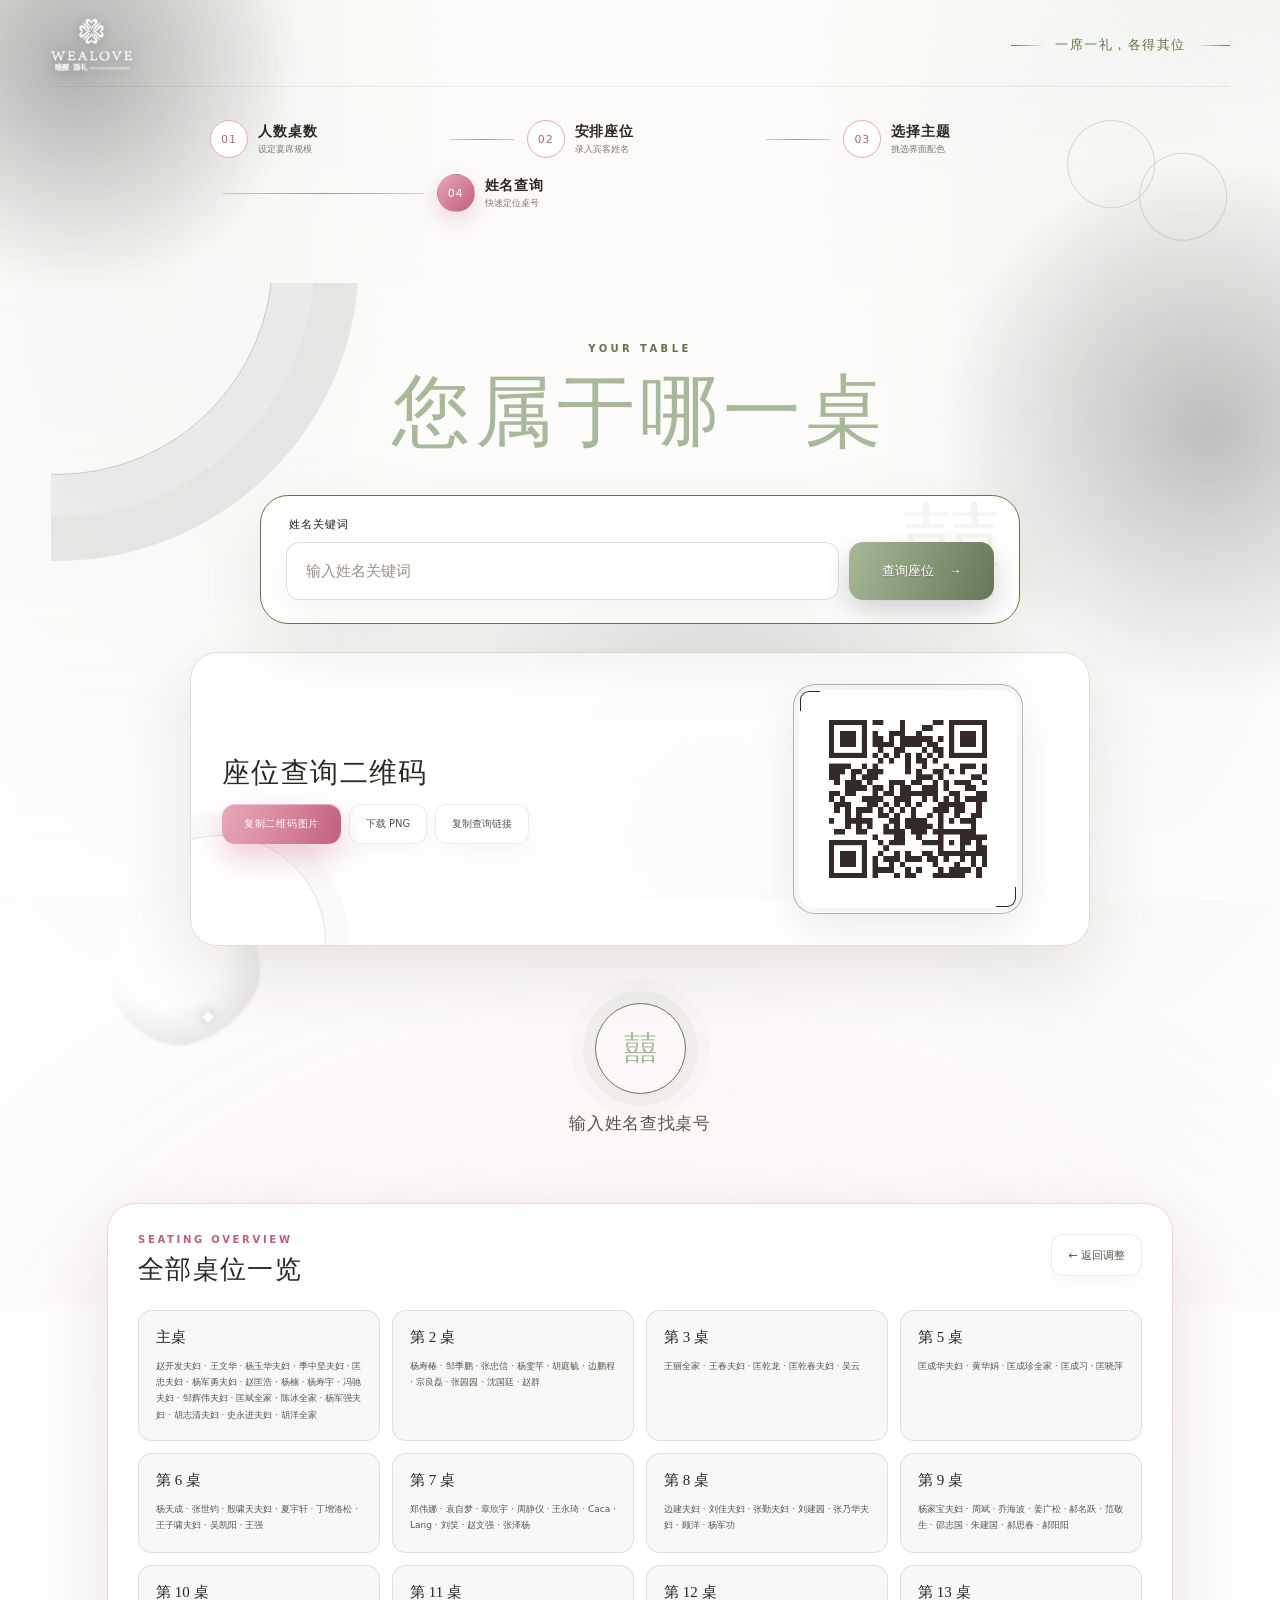
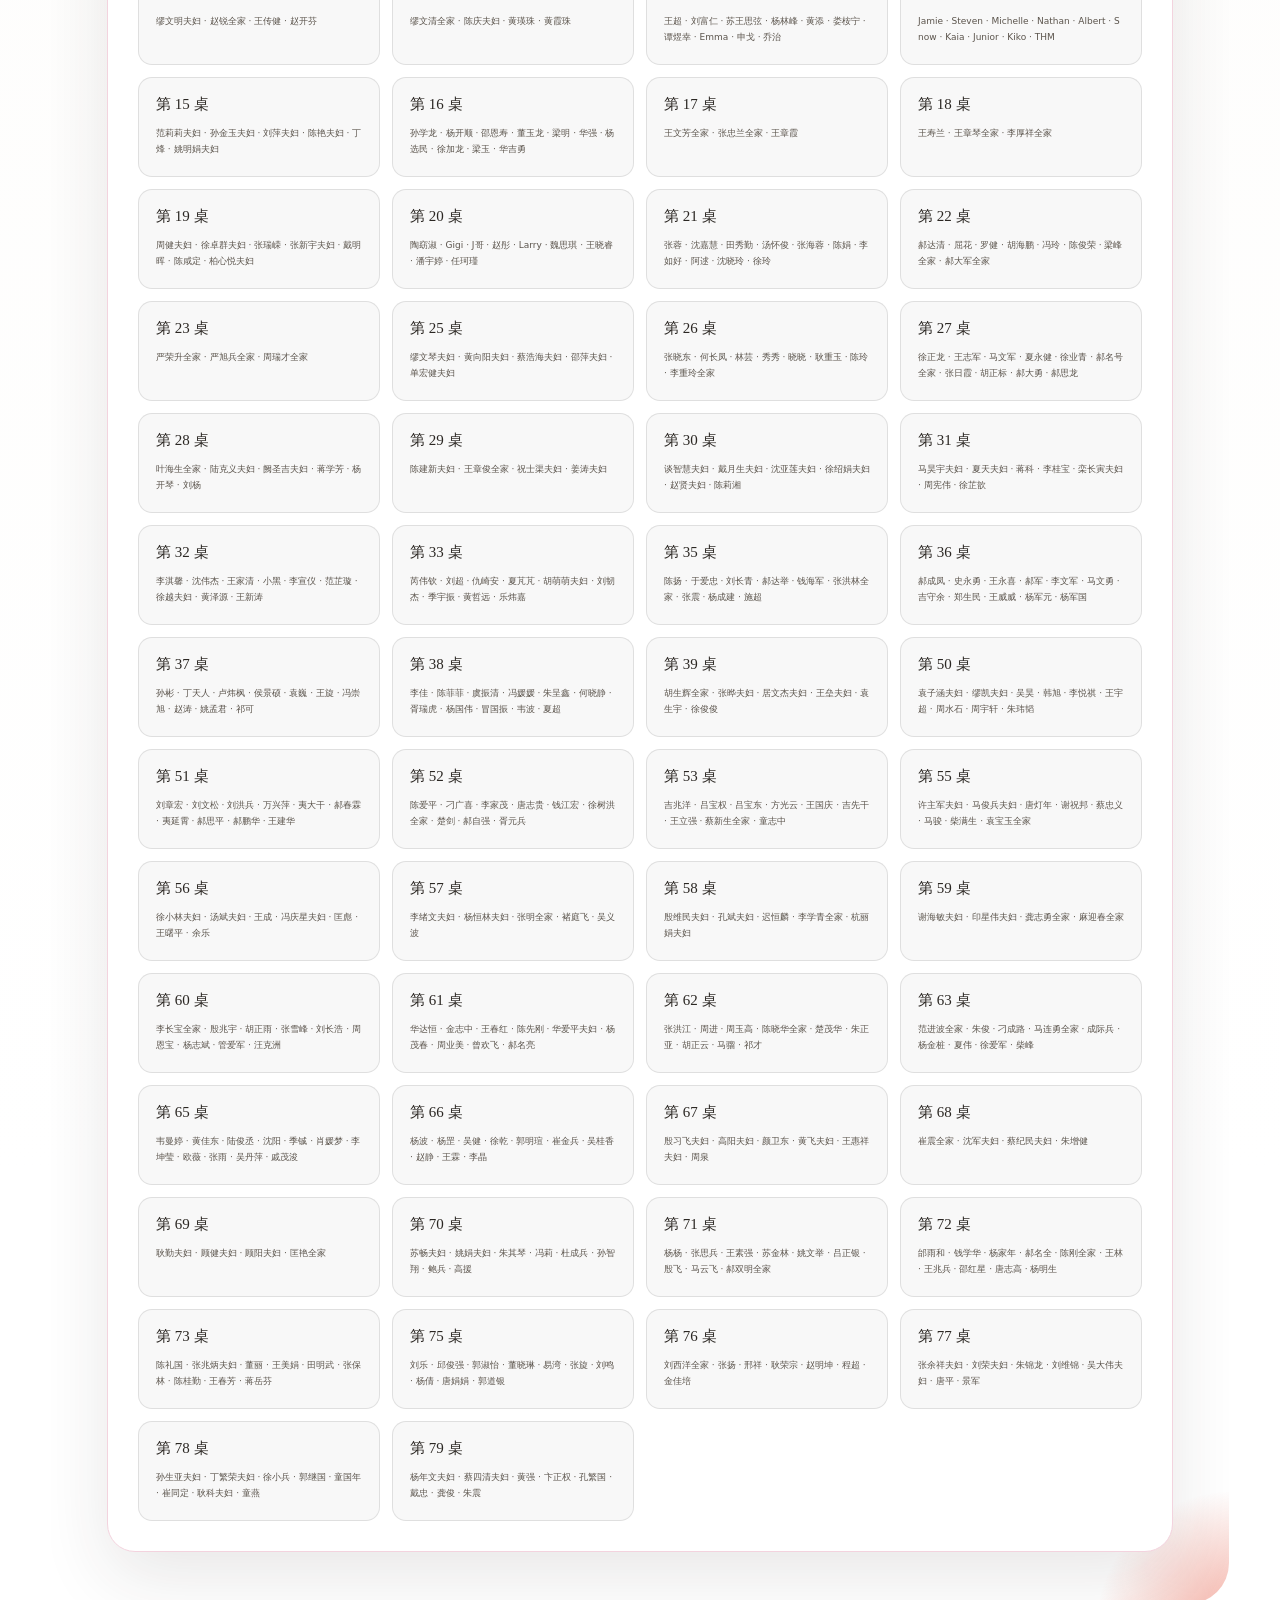
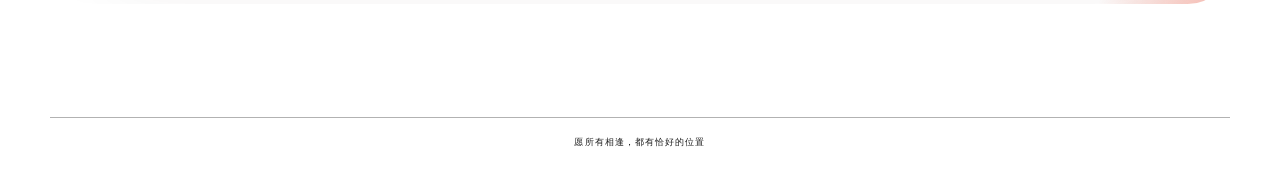
==== commit 197094a6: "update admin.html" ====
--- a/admin.html
+++ b/admin.html
@@ -1,7 +1,6 @@
 <!doctype html>
 <html lang="zh-CN">
-<head>
-<script>window.SHARE_URL_OVERRIDE = window.location.origin + "/";</script>
+<head>
   <meta charset="UTF-8" />
   <meta name="viewport" content="width=device-width, initial-scale=1.0" />
   <meta name="theme-color" content="#fffaf7" />
@@ -4347,7 +4346,7 @@
 (() => {
   'use strict';
 
-  const STORAGE_KEY = 'xizuo-wedding-seating-v3';
+  const STORAGE_KEY = 'xizuo-wedding-seating-v4';
   const PUBLIC_SITE_URL = 'https://reserve-serum-expense-warned.trycloudflare.com/lookup.html';
   const MAX_TABLES = 999;
   const MAX_GUESTS = 9999;
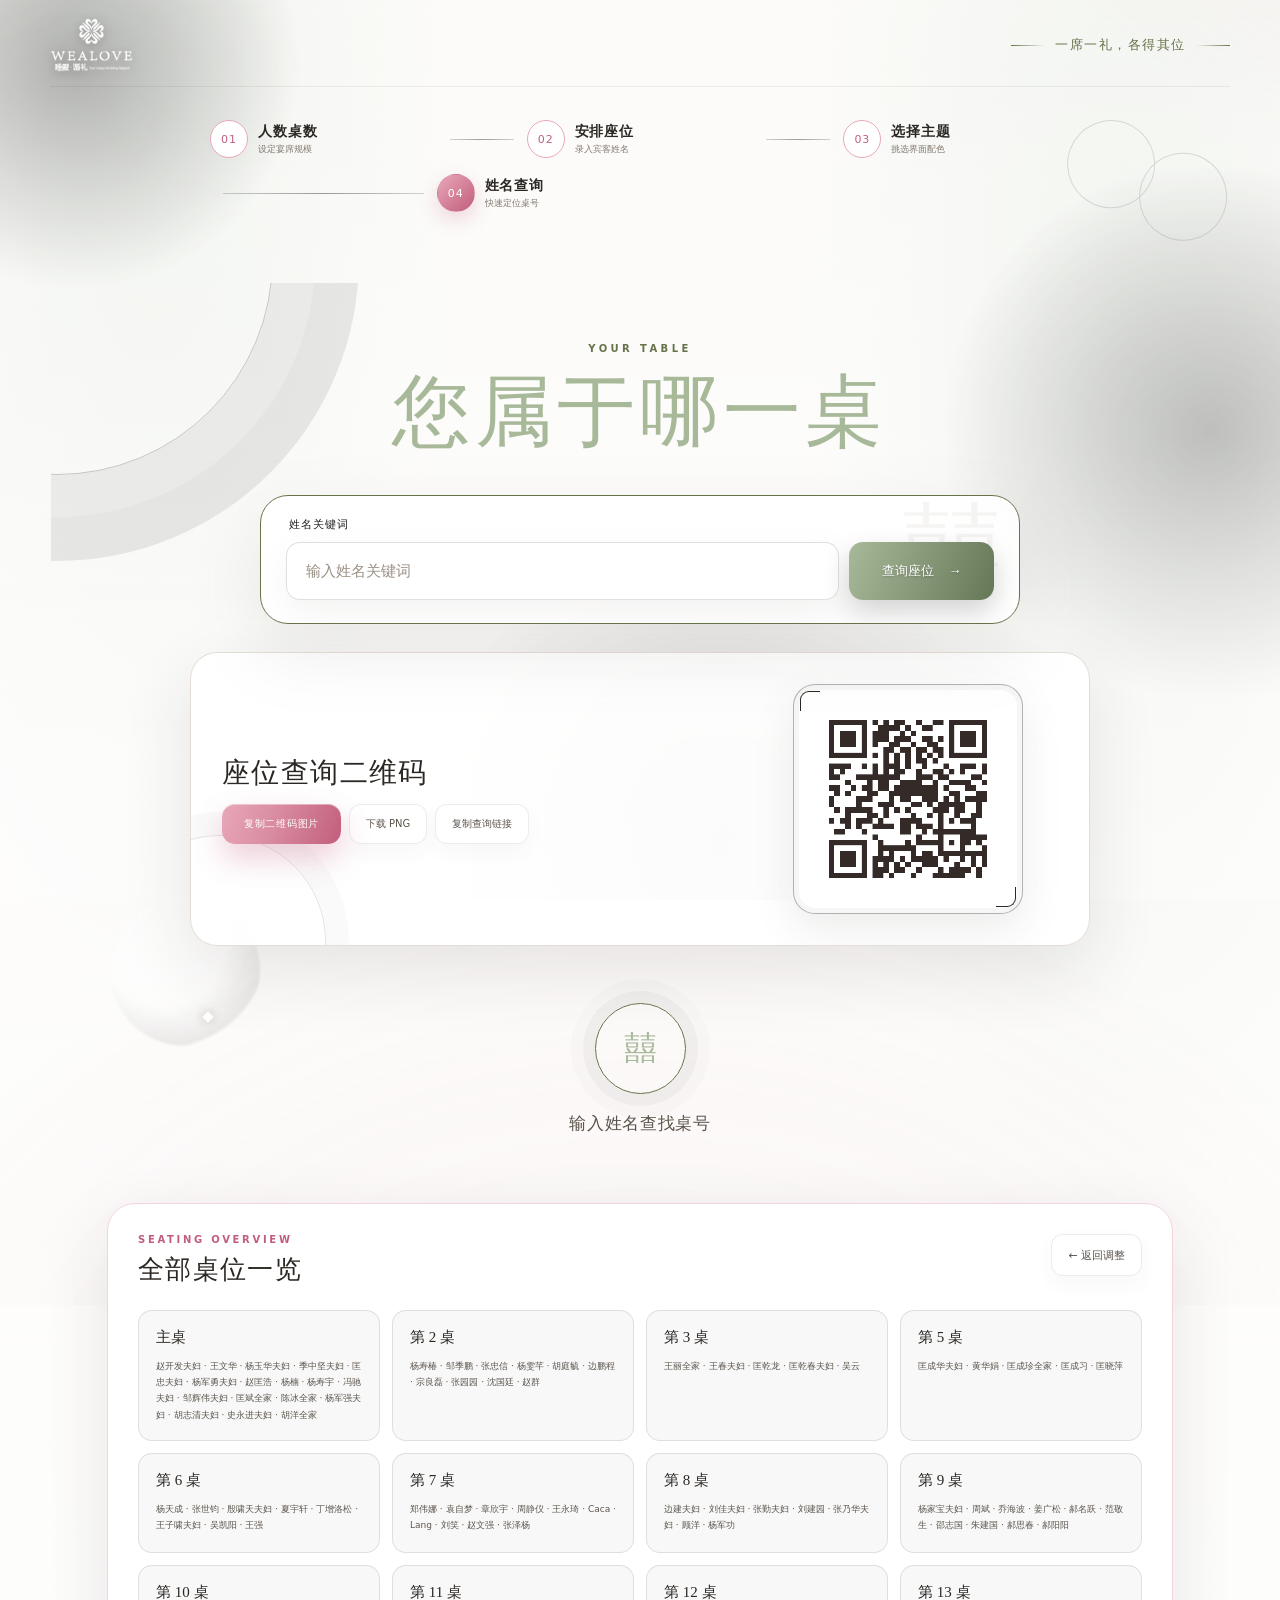
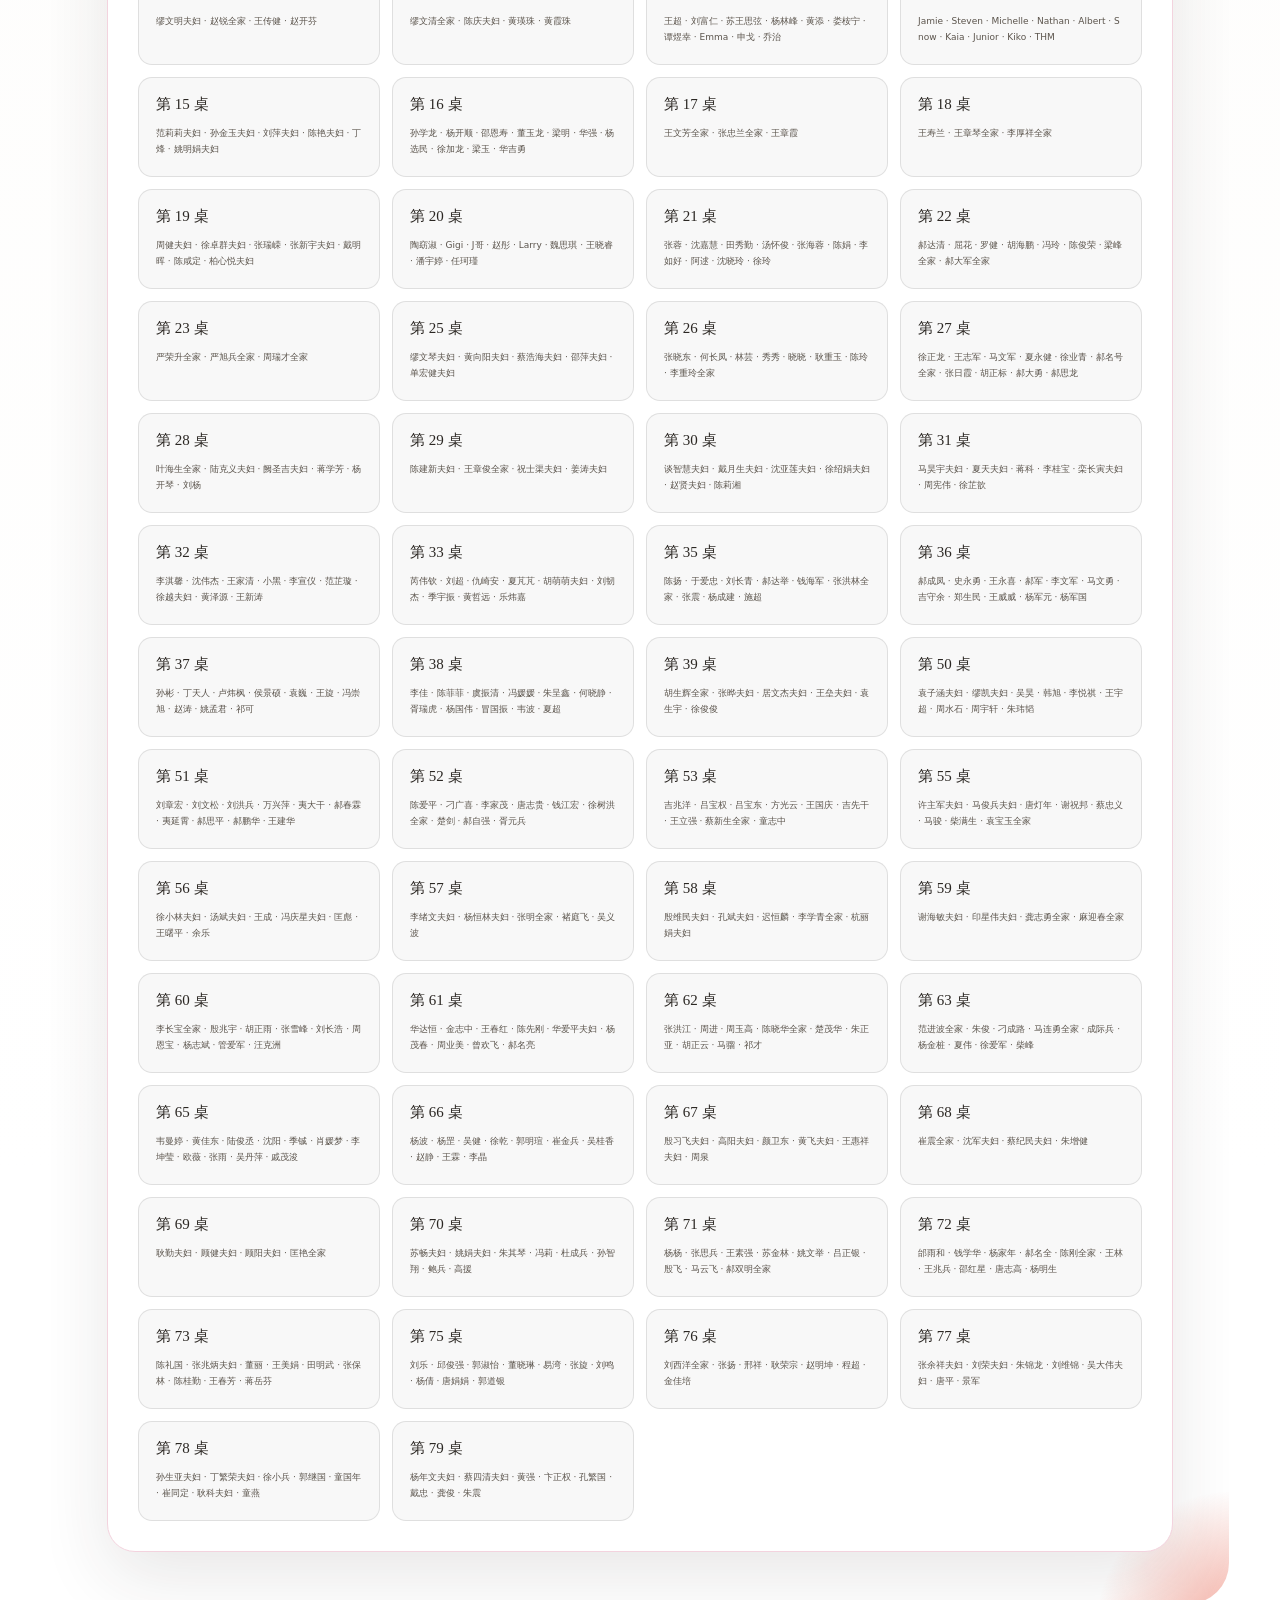
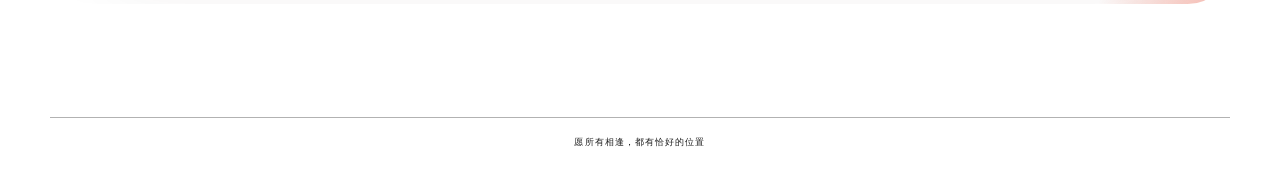
==== commit 1bebb67f: "fix qr target" ====
--- a/admin.html
+++ b/admin.html
@@ -1,6 +1,7 @@
 <!doctype html>
 <html lang="zh-CN">
-<head>
+<head>
+<script>window.SHARE_URL_OVERRIDE = window.location.origin + "/guest.html";</script>
   <meta charset="UTF-8" />
   <meta name="viewport" content="width=device-width, initial-scale=1.0" />
   <meta name="theme-color" content="#fffaf7" />
@@ -4346,7 +4347,7 @@
 (() => {
   'use strict';
 
-  const STORAGE_KEY = 'xizuo-wedding-seating-v4';
+  const STORAGE_KEY = 'xizuo-wedding-seating-v3';
   const PUBLIC_SITE_URL = 'https://reserve-serum-expense-warned.trycloudflare.com/lookup.html';
   const MAX_TABLES = 999;
   const MAX_GUESTS = 9999;
